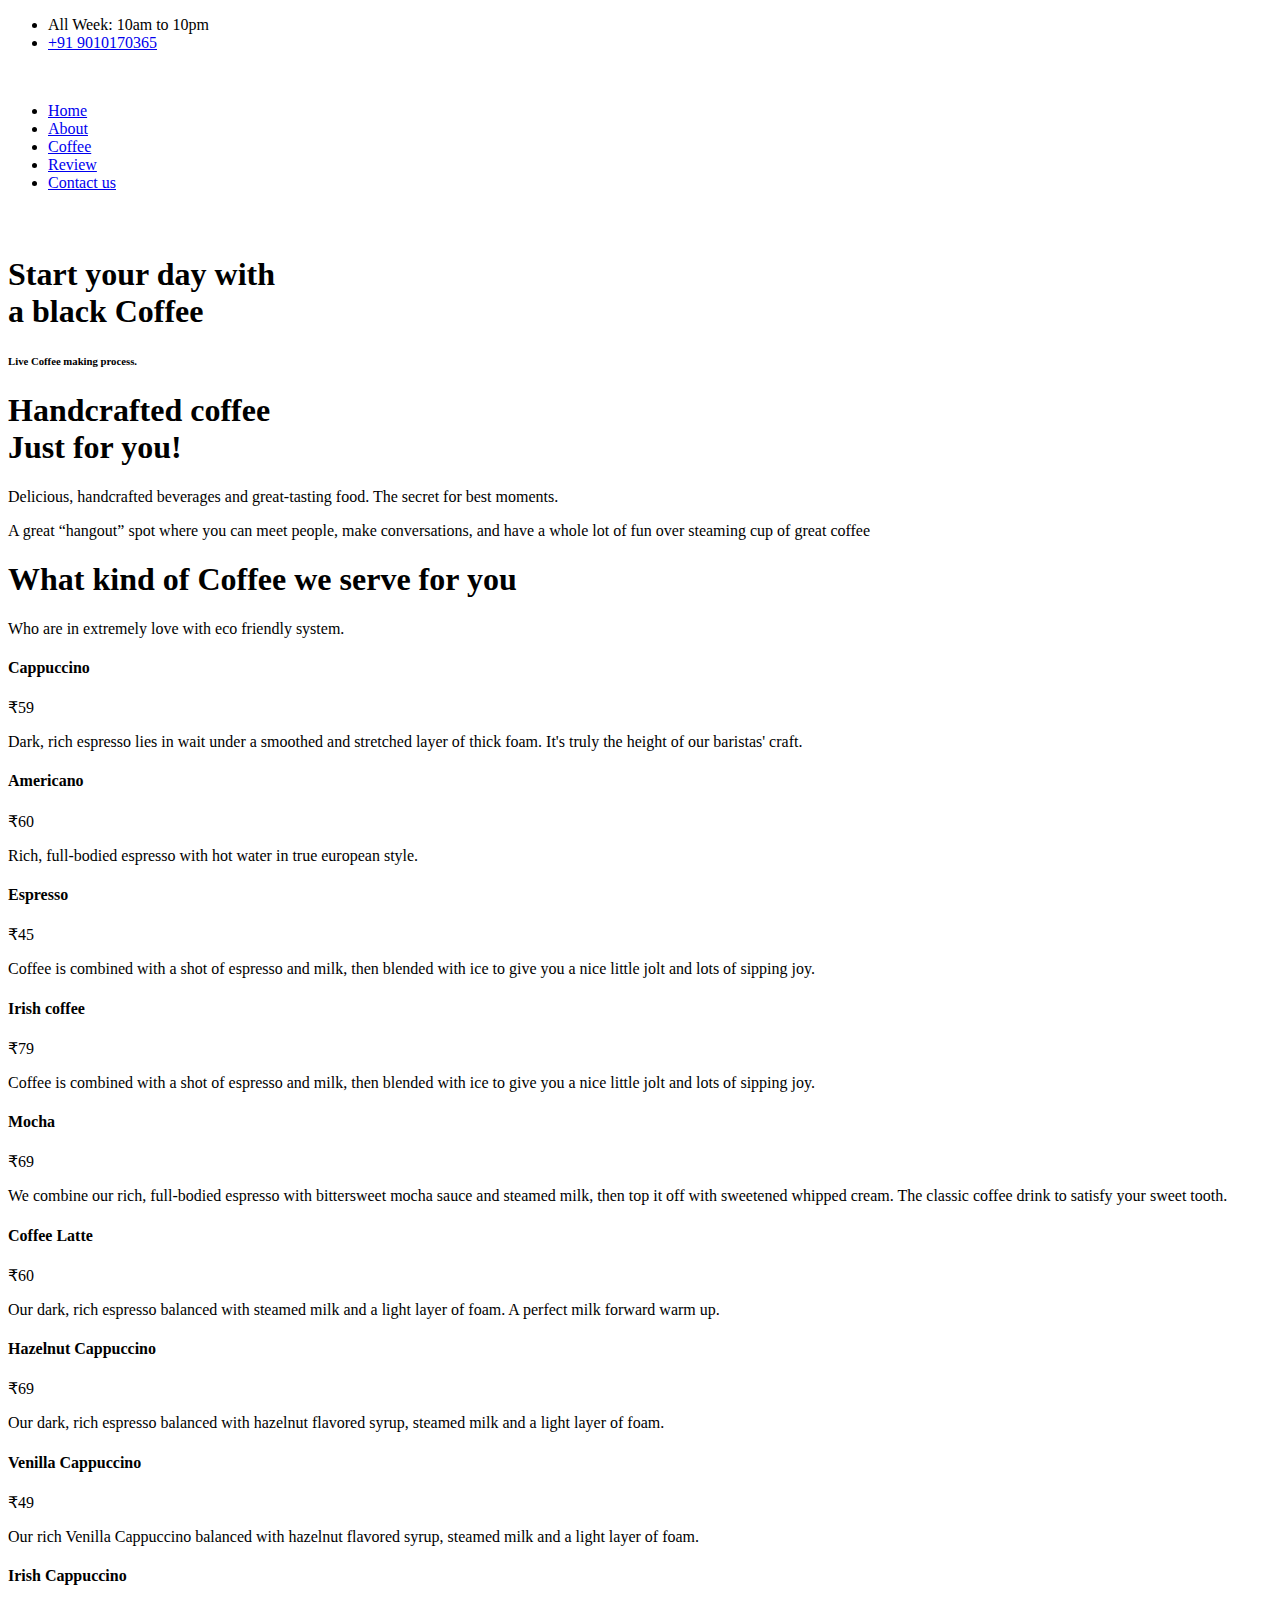
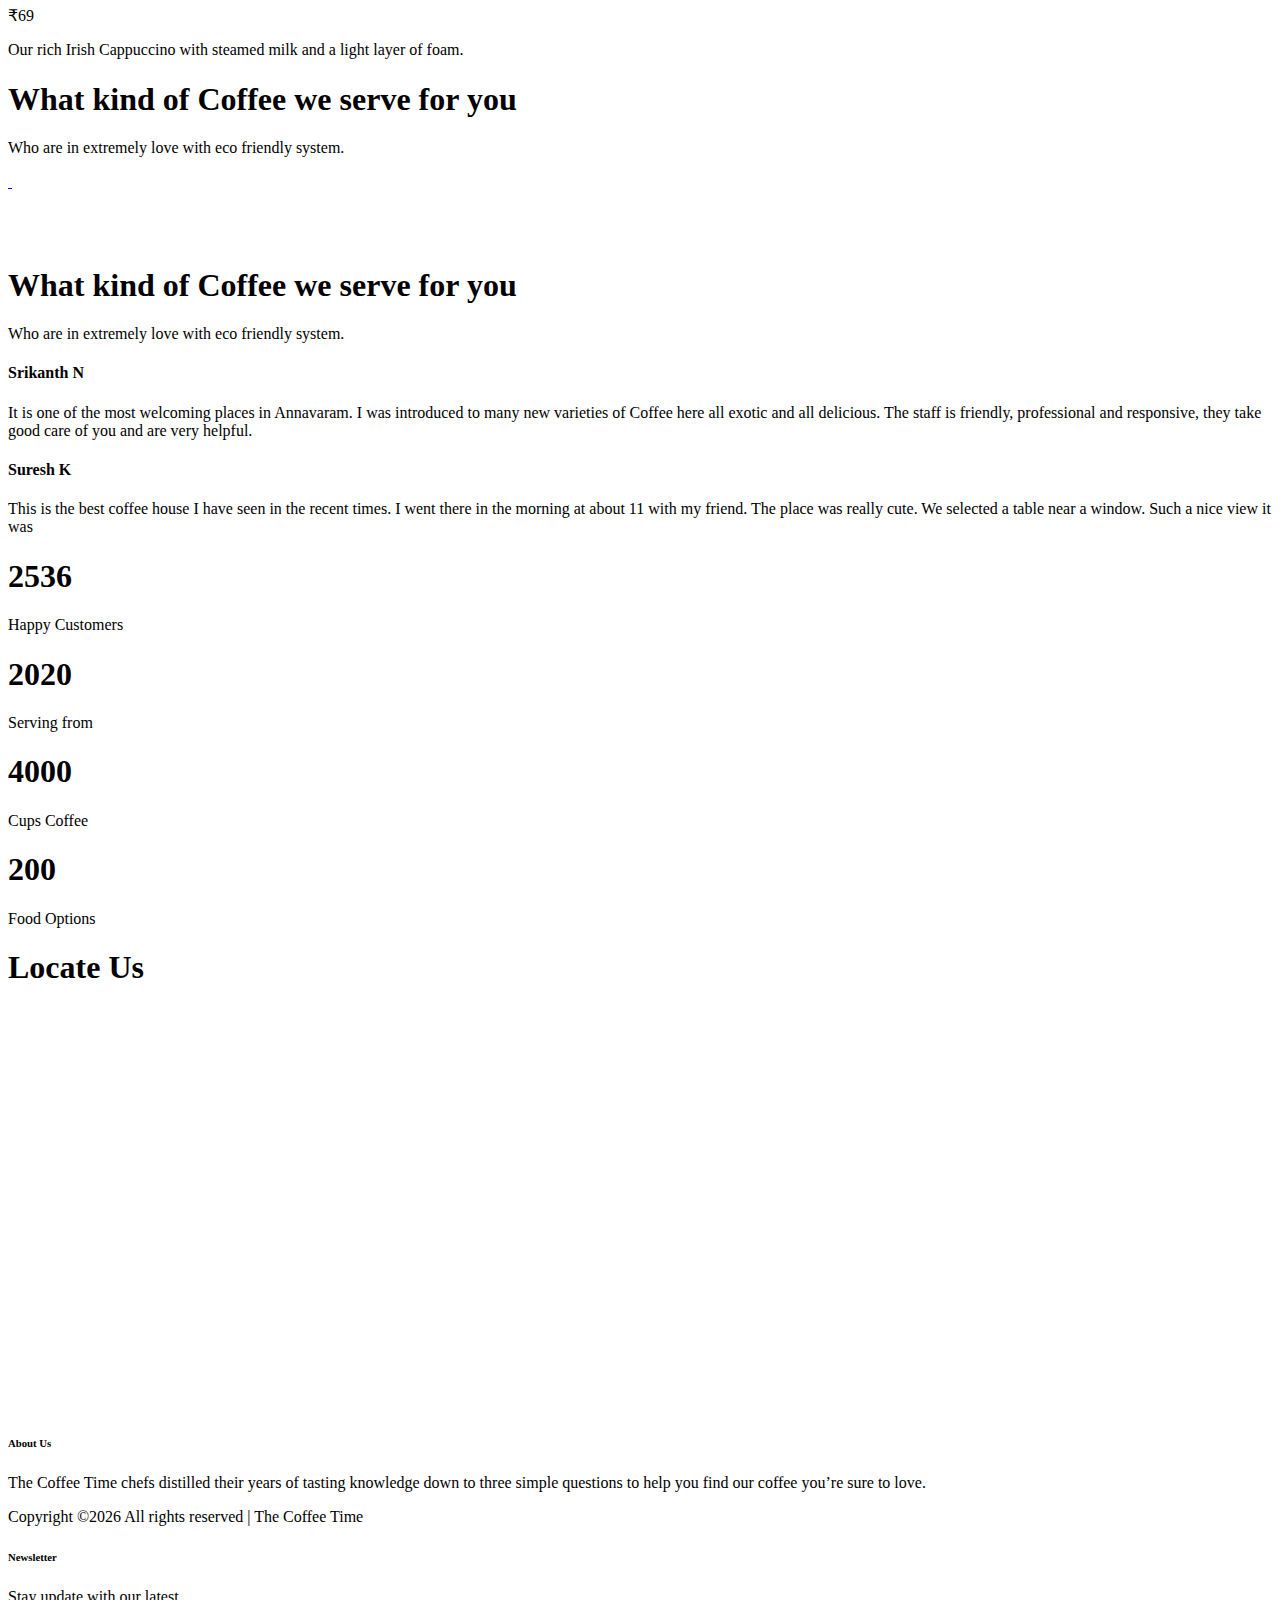
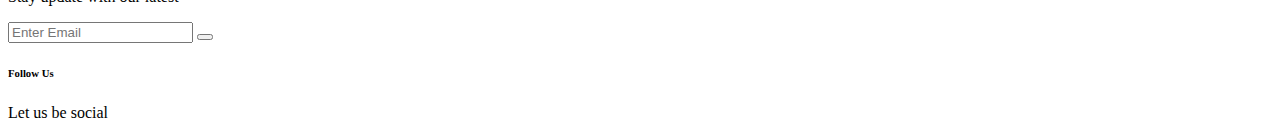
==== index.html @ 11635ab4 "Modified video db image" ====
﻿	<!DOCTYPE html>
	<html lang="zxx" class="no-js">
	<head>
		<!-- Mobile Specific Meta -->
		<meta name="viewport" content="width=device-width, initial-scale=1, shrink-to-fit=no">
		<!-- Favicon-->
		<link rel="shortcut icon" href="img/cup-01.png">
		<!-- Author Meta -->
		<meta name="author" content="codepixer">
		<!-- Meta Description -->
		<meta name="description" content="">
		<!-- Meta Keyword -->
		<meta name="keywords" content="">
		<!-- meta character set -->
		<meta charset="UTF-8">
		<!-- Site Title -->
		<title>The Coffee Time</title>

		<link href="https://fonts.googleapis.com/css?family=Poppins:100,200,400,300,500,600,700" rel="stylesheet"> 
			<!--
			CSS
			============================================= -->
			<link rel="stylesheet" href="css/linearicons.css">
			<link rel="stylesheet" href="css/font-awesome.min.css">
			<link rel="stylesheet" href="css/bootstrap.css">
			<link rel="stylesheet" href="css/magnific-popup.css">
			<link rel="stylesheet" href="css/nice-select.css">					
			<link rel="stylesheet" href="css/animate.min.css">
			<link rel="stylesheet" href="css/owl.carousel.css">
			<link rel="stylesheet" href="css/main.css">
		</head>
		<body>

			  <header id="header" id="home">
				<div class="header-top">
		  			<div class="container">
				  		<div class="row justify-content-end">
				  			<div class="col-lg-8 col-sm-4 col-8 header-top-right no-padding">
				  				<ul>
				  					<li>
				  						All Week: 10am to 10pm
				  					</li>
				  					<!-- <li>
				  						Sat-Sun: 11am to 4pm
				  					</li> -->
				  					<li>
				  						<a href="tel:+91 9010170365">+91 9010170365</a>
				  					</li>				  					
				  				</ul>
				  			</div>
				  		</div>			  					
		  			</div>
				</div>			  	
			    <div class="container">
			    	<div class="row align-items-center justify-content-between d-flex">
				      <div id="logo">
				        <a href="index.html"><img src="img/Cup-01.png" style="max-width:50px;"  alt="" title="" /></a>
				      </div>
				      <nav id="nav-menu-container">
				        <ul class="nav-menu">
				          <li class="menu-active"><a href="#home">Home</a></li>
				          <li><a href="#about">About</a></li>
				          <li><a href="#coffee">Coffee</a></li>
				          <li><a href="#review">Review</a></li>
				          <li><a href="#blog">Contact us</a></li>
				          <!--<li class="menu-has-children"><a href="">Pages</a>
				            <ul>
				              <li><a href="generic.html">Generic</a></li>
				              <li><a href="elements.html">Elements</a></li>
				            </ul>
				          </li>-->
				        </ul>
				      </nav><!-- #nav-menu-container -->		    		
			    	</div>
			    </div>
			  </header><!-- #header -->


			<!-- start banner Area -->
			<section class="banner-area" id="home">	
				<div class="container">
					<div class="row fullscreen d-flex align-items-center justify-content-start">
						<div class="banner-content col-lg-7">
							<!-- <h6 class="text-white text-uppercase">Now you can feel the Energy</h6> -->
							<h6 class="text-white text-uppercase"></h6>
							<br>
							<h1>
								Start your day with <br>
								a black Coffee				
							</h1>
							<!--<a class="primary-btn text-uppercase" href="#coffee"  >Choose Items</a>-->
						</div>											
					</div>
				</div>
			</section>
			<!-- End banner Area -->	

			<!-- Start video-sec Area -->
			<section class="video-sec-area pb-100 pt-40" id="about">
				<div class="container">
					<div class="row justify-content-start align-items-center">
						<div class="col-lg-6 video-right justify-content-center align-items-center d-flex">
							<!--<div class="overlay overlay-bg"></div>-->
							<div class="overlay"></div>
							<!-- <a class="play-btn" href="https://www.youtube.com/watch?v=ARA0AxrnHdM"><img class="img-fluid" src="img/play-icon.png" alt=""></a> -->
						</div>						
						<div class="col-lg-6 video-left">
							<h6>Live Coffee making process.</h6>
							<h1> Handcrafted coffee <br>
							Just for you!</h1>
							<p><span>Delicious, handcrafted beverages and great-tasting food. The secret for best moments.</span></p>
							<p>
								A great “hangout” spot where you can meet people, make conversations, and have a whole lot of fun over steaming cup of great coffee
							</p>
							<!--<img class="img-fluid" src="img/signature.png" alt="">-->
						</div>
					</div>
				</div>	
			</section>
			<!-- End video-sec Area -->
			
			<!-- Start menu Area -->
			<section class="menu-area section-gap" id="coffee">
				<div class="container">
					<div class="row d-flex justify-content-center">
						<div class="menu-content pb-60 col-lg-10">
							<div class="title text-center">
								<h1 class="mb-10">What kind of Coffee we serve for you</h1>
								<p>Who are in extremely love with eco friendly system.</p>
							</div>
						</div>
					</div>						
					<div class="row">
						<div class="col-lg-4">
							<div class="single-menu">
								<div class="title-div justify-content-between d-flex">
									<h4>Cappuccino</h4>
									<p class="price float-right">
										&#8377;59
									</p>
								</div>
								<p>
									Dark, rich espresso lies in wait under a smoothed and stretched layer of thick foam. It's truly the height of our baristas' craft.
								</p>								
							</div>
						</div>
						<div class="col-lg-4">
							<div class="single-menu">
								<div class="title-div justify-content-between d-flex">
									<h4>Americano</h4>
									<p class="price float-right">
										&#8377;60
									</p>
								</div>
								<p>
									Rich, full-bodied espresso with hot water in true european style.
								</p>								
							</div>
						</div>
						<div class="col-lg-4">
							<div class="single-menu">
								<div class="title-div justify-content-between d-flex">
									<h4>Espresso</h4>
									<p class="price float-right">
										&#8377;45
									</p>
								</div>
								<p>
									Coffee is combined with a shot of espresso and milk, then blended with ice to give you a nice little jolt and lots of sipping joy.
								</p>								
							</div>
						</div>	
						<div class="col-lg-4">
							<div class="single-menu">
								<div class="title-div justify-content-between d-flex">
								<!-- test1 -->
									<h4>Irish coffee</h4>
									<p class="price float-right">
										&#8377;79
									</p>
								</div>
								<p>
									Coffee is combined with a shot of espresso and milk, then blended with ice to give you a nice little jolt and lots of sipping joy.
								</p>								
							</div>
						</div>
						<div class="col-lg-4">
							<div class="single-menu">
								<div class="title-div justify-content-between d-flex">
									<h4>Mocha</h4>
									<p class="price float-right">
										&#8377;69
									</p>
								</div>
								<p>
									We combine our rich, full-bodied espresso with bittersweet mocha sauce and steamed milk, then top it off with sweetened whipped cream. The classic coffee drink to satisfy your sweet tooth.
								</p>								
							</div>
						</div>
						<div class="col-lg-4">
							<div class="single-menu">
								<div class="title-div justify-content-between d-flex">
									<h4>Coffee Latte</h4>
									<p class="price float-right">
										&#8377;60
									</p>
								</div>
								<p>
									Our dark, rich espresso balanced with steamed milk and a light layer of foam. A perfect milk forward warm up.
								</p>								
							</div>
						</div>
						<div class="col-lg-4">
							<div class="single-menu">
								<div class="title-div justify-content-between d-flex">
									<h4>Hazelnut Cappuccino</h4>
									<p class="price float-right">
										&#8377;69
									</p>
								</div>
								<p>
									Our dark, rich espresso balanced with hazelnut flavored syrup, steamed milk and a light layer of foam.
								</p>								
							</div>
						</div>
						<div class="col-lg-4">
							<div class="single-menu">
								<div class="title-div justify-content-between d-flex">
									<h4>Venilla Cappuccino</h4>
									<p class="price float-right">
										&#8377;49
									</p>
								</div>
								<p>
									Our  rich Venilla Cappuccino balanced with hazelnut flavored syrup, steamed milk and a light layer of foam.
								</p>								
							</div>
						</div>
						<div class="col-lg-4">
							<div class="single-menu">
								<div class="title-div justify-content-between d-flex">
									<h4>Irish Cappuccino</h4>
									<p class="price float-right">
										&#8377;69
									</p>
								</div>
								<p>
									Our  rich Irish Cappuccino with steamed milk and a light layer of foam.
								</p>								
							</div>
						</div>															
					</div>
				</div>	
			</section>
			<!-- End menu Area -->
			
			<!-- Start gallery Area -->
			<section class="gallery-area section-gap" id="gallery">
				<div class="container">
					<div class="row d-flex justify-content-center">
						<div class="menu-content pb-60 col-lg-10">
							<div class="title text-center">
								<h1 class="mb-10">What kind of Coffee we serve for you</h1>
								<p>Who are in extremely love with eco friendly system.</p>
							</div>
						</div>
					</div>						
					<div class="row">
						<div class="col-lg-4">
							<a href="img/g1.jpg" class="img-pop-home">
								<img class="img-fluid" src="img/g1.jpg" alt="">
							</a>	
							<a href="img/g2.jpg" class="img-pop-home">
								<img class="img-fluid" src="img/g2.jpg" alt="">
							</a>	
						</div>
						<div class="col-lg-8">
							<a href="img/g3.jpg" class="img-pop-home">
								<img class="img-fluid" src="img/b1.jpg" alt="">
							</a>	
							<div class="row">
								<div class="col-lg-6">
									<a href="img/g4.jpg" class="img-pop-home">
										<img class="img-fluid" src="img/g4.jpg" alt="">
									</a>	
								</div>
								<div class="col-lg-6">
									<a href="img/g5.jpg" class="img-pop-home">
										<img class="img-fluid" src="img/g5.jpg" alt="">
									</a>	
								</div>
							</div>
						</div>
					</div>
				</div>	
			</section>
			<!-- End gallery Area -->
			
			<!-- Start review Area -->
			<section class="review-area section-gap" id="review">
				<div class="container">
					<div class="row d-flex justify-content-center">
						<div class="menu-content pb-60 col-lg-10">
							<div class="title text-center">
								<h1 class="mb-10">What kind of Coffee we serve for you</h1>
								<p>Who are in extremely love with eco friendly system.</p>
							</div>
						</div>
					</div>						
					<div class="row">
						<div class="col-lg-6 col-md-6 single-review">
							<!-- <img src="img/r1.png" alt=""> -->
							<div class="title d-flex flex-row">
								<h4>Srikanth N</h4>
								<div class="star">
									<span class="fa fa-star checked"></span>
									<span class="fa fa-star checked"></span>
									<span class="fa fa-star checked"></span>
									<span class="fa fa-star checked"></span>
									<span class="fa fa-star"></span>								
								</div>
							</div>
							<p>
								It is one of the most welcoming places in Annavaram. I was introduced to many new varieties of Coffee here all exotic and all delicious. 
The staff is friendly, professional and responsive, they take good care of you and are very helpful.
							</p>
						</div>	
						<div class="col-lg-6 col-md-6 single-review">
							<!-- <img src="img/r2.png" alt=""> -->
							<div class="title d-flex flex-row">
								<h4>Suresh K</h4>
								<div class="star">
									<span class="fa fa-star checked"></span>
									<span class="fa fa-star checked"></span>
									<span class="fa fa-star checked"></span>
									<span class="fa fa-star checked"></span>
									<span class="fa fa-star checked"></span>								
								</div>
							</div>
							<p>
								This is the best coffee house I have seen in the recent times. I went there in the morning at about 11 with my friend. The place was really cute. We selected a table near a window. Such a nice view it was
							</p>
						</div>	
					</div>
					<div class="row counter-row">
						<div class="col-lg-3 col-md-6 single-counter">
							<h1 class="counter">2536</h1>
							<p>Happy Customers</p>
						</div>
						<div class="col-lg-3 col-md-6 single-counter">
							<h1 class="counter">2020</h1>
							<p>Serving from</p>
						</div>
						<div class="col-lg-3 col-md-6 single-counter">
							<h1 class="counter">4000</h1>
							<p>Cups Coffee</p>
						</div>
						<div class="col-lg-3 col-md-6 single-counter">
							<h1 class="counter">200</h1>
							<p>Food Options</p>
						</div>																		
					</div>
				</div>	
			</section>
			<!-- End review Area -->
			
			<!-- Start blog Area -->
			<section class="blog-area section-gap" id="blog">
				<div class="container">
					<!-- <div class="row d-flex justify-content-center">
						<div class="menu-content pb-60 col-lg-10">
							<div class="title text-center">
								<h1 class="mb-10">What kind of Coffee we serve for you</h1>
								<p>Who are in extremely love with eco friendly system.</p>
							</div>
						</div>
					</div>						 -->
					<!-- <div class="row">
						<div class="col-lg-6 col-md-6 single-blog">
							<img class="img-fluid" src="img/b1.jpg" alt="">
							<ul class="post-tags">
								<li><a href="#">Travel</a></li>
								<li><a href="#">Life Style</a></li>
							</ul>
							<a href="#"><h4>Portable latest Fashion for young women</h4></a>
							<p>
								Lorem ipsum dolor sit amet, consectetur adipisicing elit, sed do eiusmod tempor incididunt ut labore  et dolore.
							</p>
							<p class="post-date">
								31st January, 2018
							</p>
						</div>
						<div class="col-lg-6 col-md-6 single-blog">
							<img class="img-fluid" src="img/b2.jpg" alt="">
							<ul class="post-tags">
								<li><a href="#">Travel</a></li>
								<li><a href="#">Life Style</a></li>
							</ul>
							<a href="#"><h4>Portable latest Fashion for young women</h4></a>
							<p>
								Lorem ipsum dolor sit amet, consectetur adipisicing elit, sed do eiusmod tempor incididunt ut labore  et dolore.
							</p>
							<p class="post-date">
								31st January, 2018
							</p>
						</div>						
					</div> -->
					<div class="row d-flex justify-content-center">
						<div class="menu-content pb-60 col-lg-10">
							<div class="title text-center">
								<h1 class="mb-10">Locate Us</h1>
							</div>
						</div>
					</div>						
					<div class="row">
						<iframe src="https://www.google.com/maps/embed?pb=!1m18!1m12!1m3!1d3808.1373403275456!2d82.53599431375285!3d17.357123108248487!2m3!1f0!2f0!3f0!3m2!1i1024!2i768!4f13.1!3m3!1m2!1s0x3a39c7a7e755dfd7%3A0x95f10b787ec6239e!2sThe%20Coffee%20Time!5e0!3m2!1sen!2sin!4v1582225315455!5m2!1sen!2sin" style="width: 100%;height: 400px;" frameborder="0" style="border:0;" allowfullscreen=""></iframe>
					</div>
				</div>	
			</section>
			<!-- End blog Area -->
			

			<!-- start footer Area -->		
			<footer class="footer-area section-gap">
				<div class="container">
					<div class="row">
						<div class="col-lg-5 col-md-6 col-sm-6">
							<div class="single-footer-widget">
								<h6>About Us</h6>
								<p>
									The Coffee Time chefs distilled their years of tasting knowledge down to three simple questions to help you find our coffee you’re sure to love.
								</p>
								<p class="footer-text">
									<!-- Link back to Colorlib can't be removed. Template is licensed under CC BY 3.0. -->
Copyright &copy;<script>document.write(new Date().getFullYear());</script> All rights reserved | The Coffee Time <!--<i class="fa fa-heart-o" aria-hidden="true"></i> by <a href="https://colorlib.com" target="_blank">Colorlib--></a>
<!-- Link back to Colorlib can't be removed. Template is licensed under CC BY 3.0. -->
								</p>								
							</div>
						</div>
						<div class="col-lg-5  col-md-6 col-sm-6">
							<div class="single-footer-widget">
								<h6>Newsletter</h6>
								<p>Stay update with our latest</p>
								<div class="" id="mc_embed_signup">
									<form target="_blank" novalidate="true" action="https://spondonit.us12.list-manage.com/subscribe/post?u=1462626880ade1ac87bd9c93a&amp;id=92a4423d01" method="get" class="form-inline">
										<input class="form-control" name="EMAIL" placeholder="Enter Email" onfocus="this.placeholder = ''" onblur="this.placeholder = 'Enter Email '" required="" type="email">
			                            	<button class="click-btn btn btn-default"><i class="fa fa-long-arrow-right" aria-hidden="true"></i></button>
			                            	<div style="position: absolute; left: -5000px;">
												<input name="b_36c4fd991d266f23781ded980_aefe40901a" tabindex="-1" value="" type="text">
											</div>

										<div class="info pt-20"></div>
									</form>
								</div>
							</div>
						</div>						
						<div class="col-lg-2 col-md-6 col-sm-6 social-widget">
							<div class="single-footer-widget">
								<h6>Follow Us</h6>
								<p>Let us be social</p>
								<div class="footer-social d-flex align-items-center">
									<a href="#"><i class="fa fa-facebook"></i></a>
									<a href="#"><i class="fa fa-twitter"></i></a>
									<a href="#"><i class="fa fa-dribbble"></i></a>
									<a href="#"><i class="fa fa-behance"></i></a>
								</div>
							</div>
						</div>							
					</div>
				</div>
			</footer>	
			<!-- End footer Area -->	

			<script src="js/vendor/jquery-2.2.4.min.js"></script>
			<script src="https://cdnjs.cloudflare.com/ajax/libs/popper.js/1.12.9/umd/popper.min.js" integrity="sha384-ApNbgh9B+Y1QKtv3Rn7W3mgPxhU9K/ScQsAP7hUibX39j7fakFPskvXusvfa0b4Q" crossorigin="anonymous"></script>
			<script src="js/vendor/bootstrap.min.js"></script>			
			<script type="text/javascript" src="https://maps.googleapis.com/maps/api/js?key=AIzaSyBhOdIF3Y9382fqJYt5I_sswSrEw5eihAA"></script>
  			<script src="js/easing.min.js"></script>			
			<script src="js/hoverIntent.js"></script>
			<script src="js/superfish.min.js"></script>	
			<script src="js/jquery.ajaxchimp.min.js"></script>
			<script src="js/jquery.magnific-popup.min.js"></script>	
			<script src="js/owl.carousel.min.js"></script>			
			<script src="js/jquery.sticky.js"></script>
			<script src="js/jquery.nice-select.min.js"></script>			
			<script src="js/parallax.min.js"></script>	
			<script src="js/waypoints.min.js"></script>
			<script src="js/jquery.counterup.min.js"></script>					
			<script src="js/mail-script.js"></script>	
			<script src="js/main.js"></script>	
		</body>
	</html>
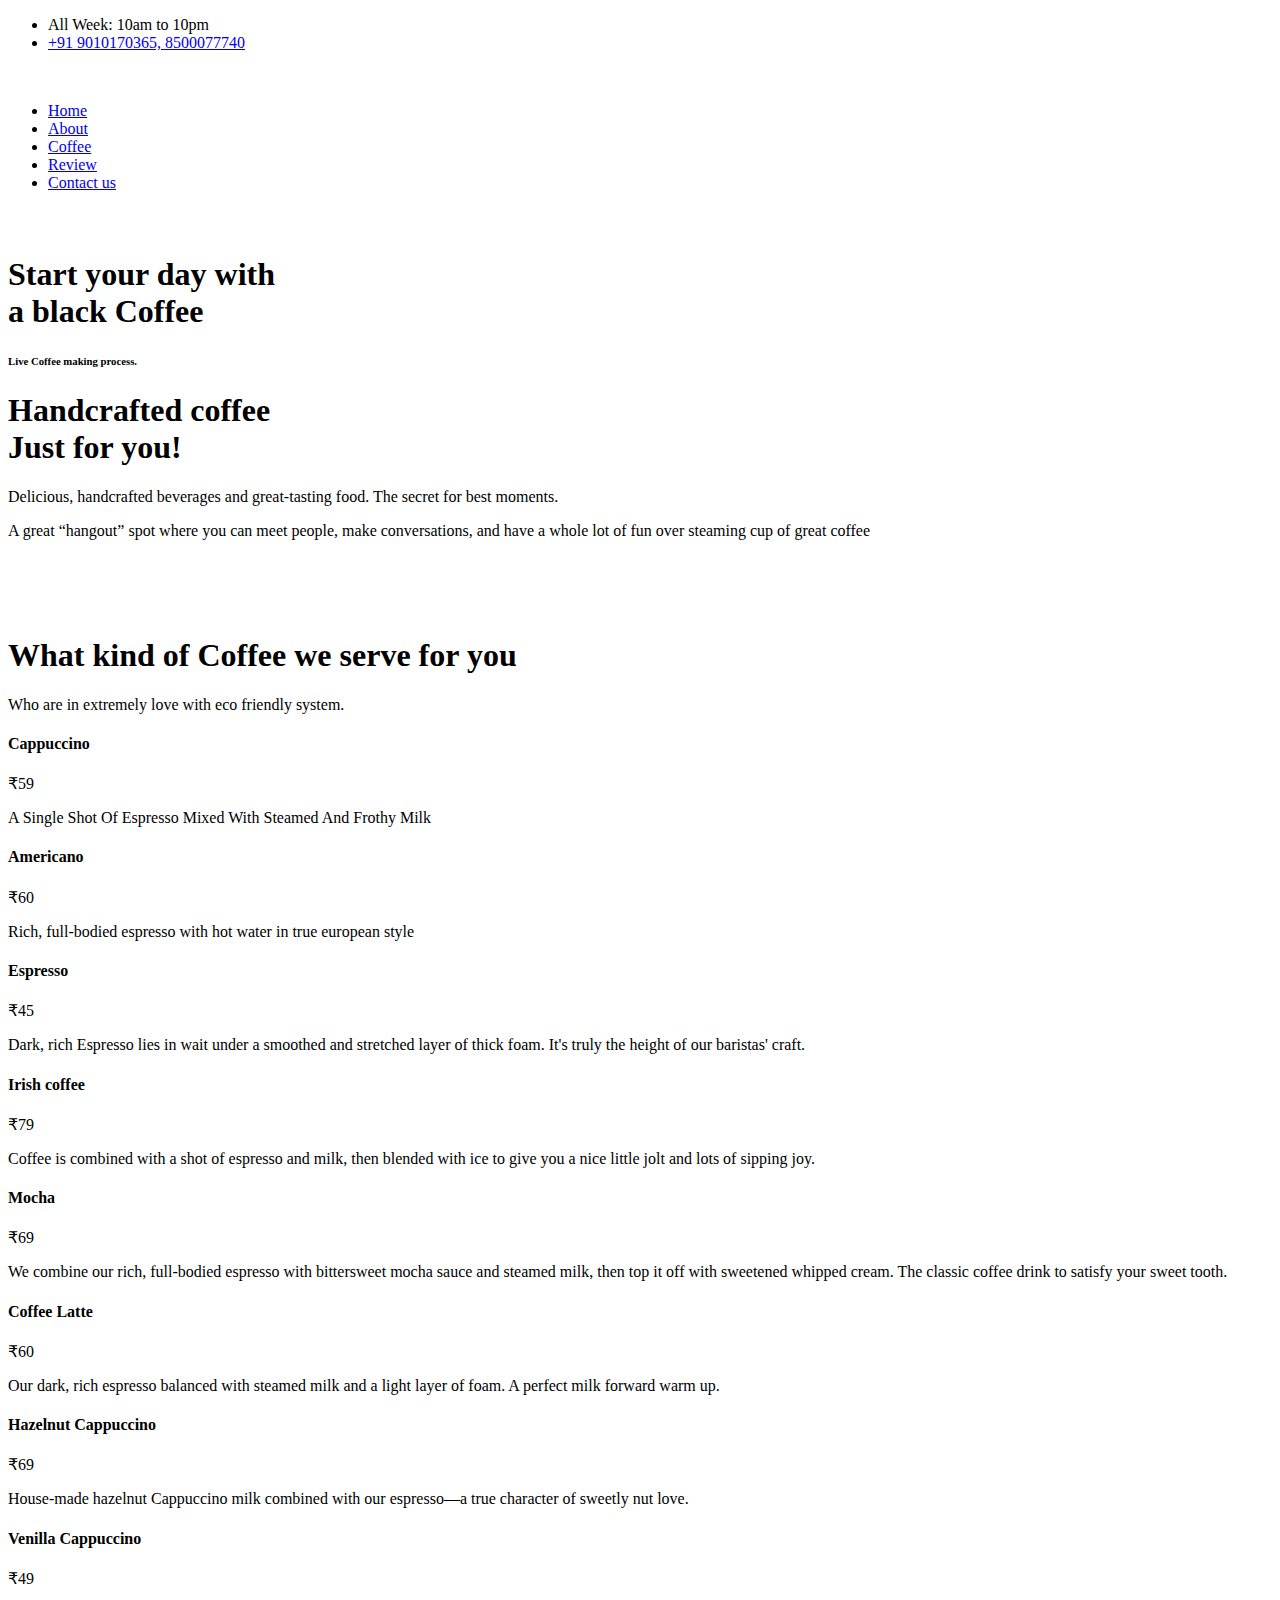
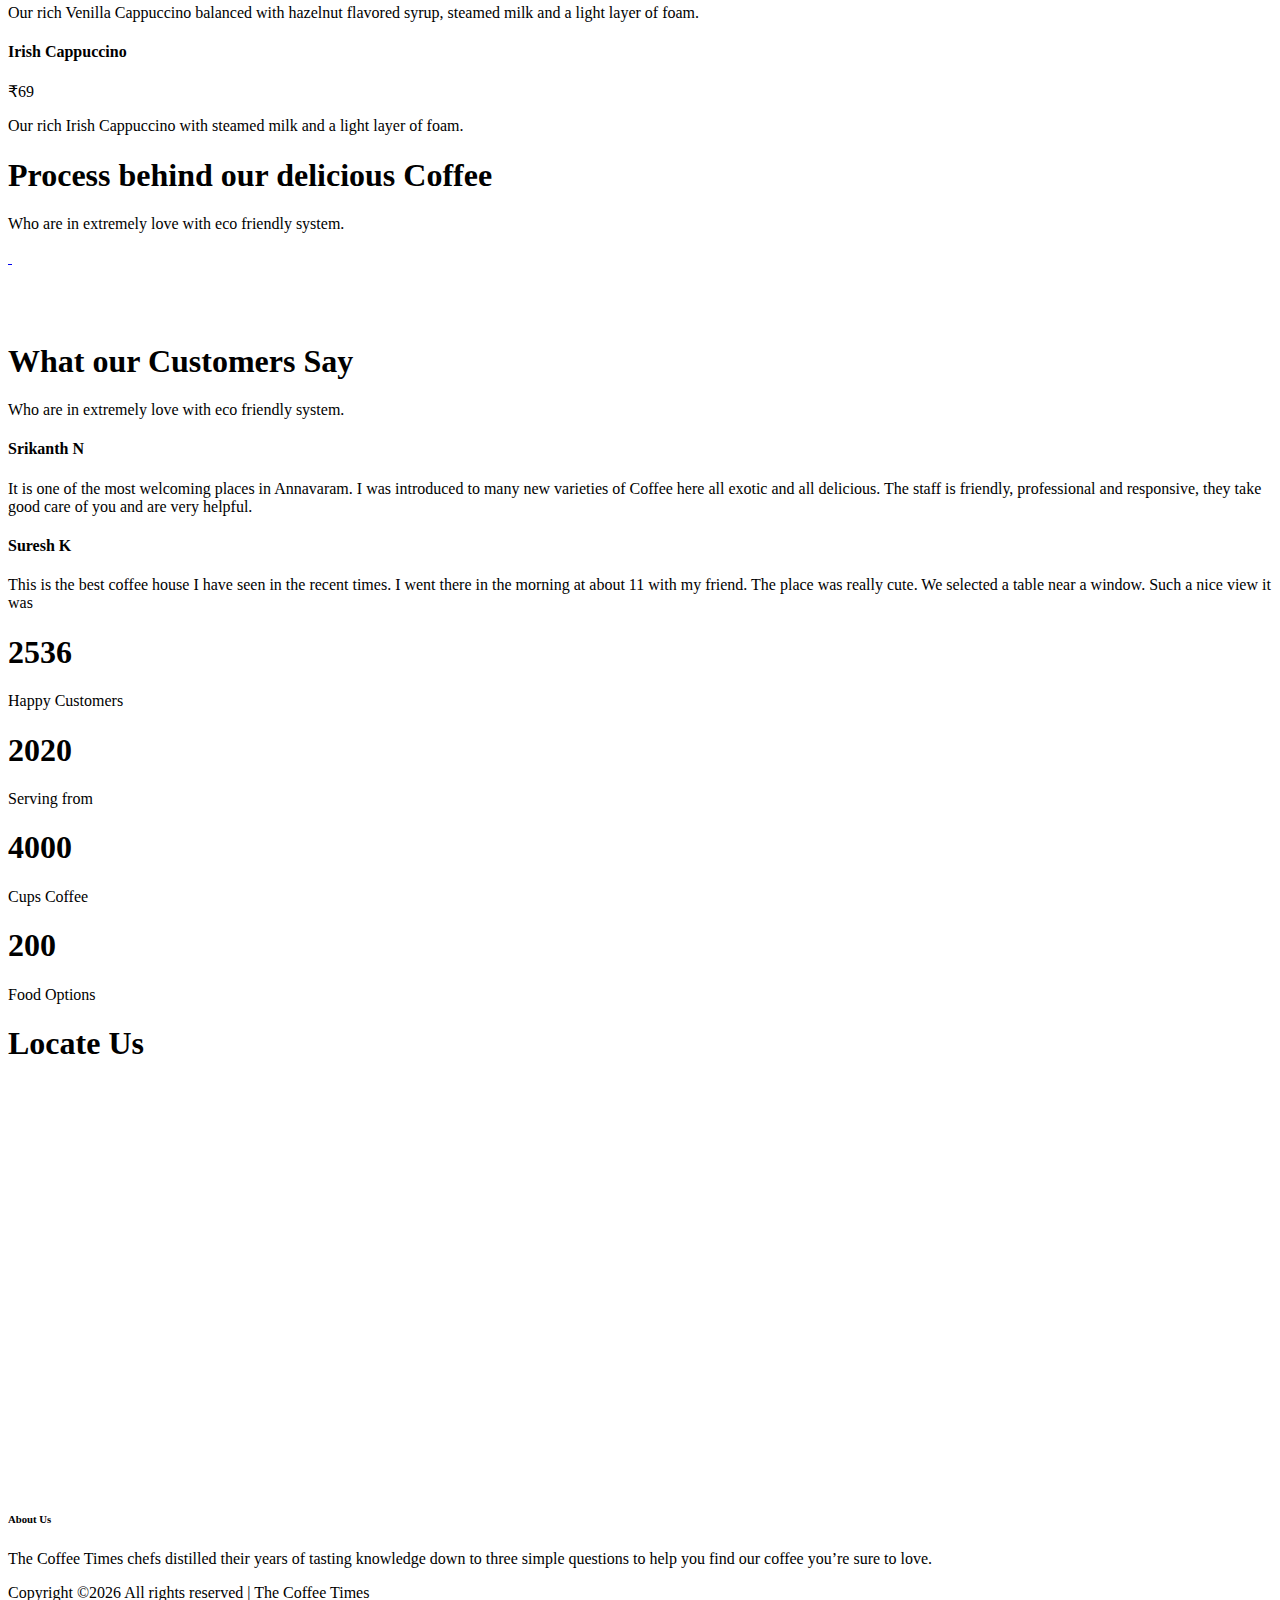
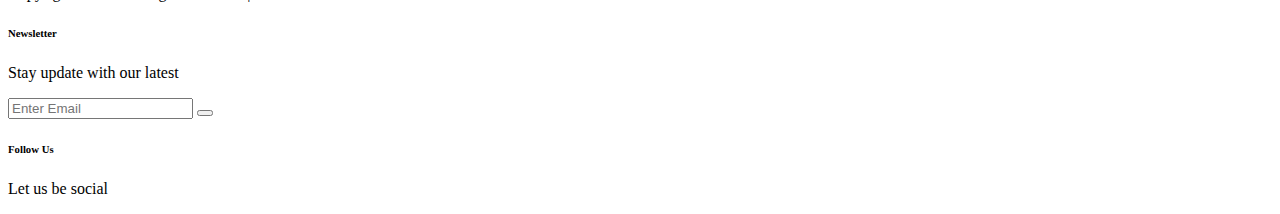
==== commit 709a3ac6: "Changes TradeName" ====
--- a/index.html
+++ b/index.html
@@ -4,7 +4,7 @@
 		<!-- Mobile Specific Meta -->
 		<meta name="viewport" content="width=device-width, initial-scale=1, shrink-to-fit=no">
 		<!-- Favicon-->
-		<link rel="shortcut icon" href="img/cup-01.png">
+		<link rel="shortcut icon" href="img/Cup-01.png">
 		<!-- Author Meta -->
 		<meta name="author" content="codepixer">
 		<!-- Meta Description -->
@@ -14,7 +14,7 @@
 		<!-- meta character set -->
 		<meta charset="UTF-8">
 		<!-- Site Title -->
-		<title>The Coffee Time</title>
+		<title>The Coffee Times</title>
 
 		<link href="https://fonts.googleapis.com/css?family=Poppins:100,200,400,300,500,600,700" rel="stylesheet"> 
 			<!--
@@ -44,7 +44,7 @@
 				  						Sat-Sun: 11am to 4pm
 				  					</li> -->
 				  					<li>
-				  						<a href="tel:+91 9010170365">+91 9010170365</a>
+				  						<a href="tel:+91 9010170365">+91 9010170365, 8500077740</a>
 				  					</li>				  					
 				  				</ul>
 				  			</div>
@@ -120,7 +120,7 @@
 			<!-- End video-sec Area -->
 			
 			<!-- Start menu Area -->
-			<section class="menu-area section-gap" id="coffee">
+			<section class="menu-area section-gap" id="coffee" style="padding-top:60px;">
 				<div class="container">
 					<div class="row d-flex justify-content-center">
 						<div class="menu-content pb-60 col-lg-10">
@@ -140,7 +140,7 @@
 									</p>
 								</div>
 								<p>
-									Dark, rich espresso lies in wait under a smoothed and stretched layer of thick foam. It's truly the height of our baristas' craft.
+									A Single Shot Of Espresso Mixed With Steamed And Frothy Milk
 								</p>								
 							</div>
 						</div>
@@ -153,7 +153,7 @@
 									</p>
 								</div>
 								<p>
-									Rich, full-bodied espresso with hot water in true european style.
+									Rich, full-bodied espresso with hot water in true european style
 								</p>								
 							</div>
 						</div>
@@ -166,7 +166,7 @@
 									</p>
 								</div>
 								<p>
-									Coffee is combined with a shot of espresso and milk, then blended with ice to give you a nice little jolt and lots of sipping joy.
+									Dark, rich Espresso lies in wait under a smoothed and stretched layer of thick foam. It's truly the height of our baristas' craft.
 								</p>								
 							</div>
 						</div>	
@@ -219,7 +219,8 @@
 									</p>
 								</div>
 								<p>
-									Our dark, rich espresso balanced with hazelnut flavored syrup, steamed milk and a light layer of foam.
+									House-made hazelnut Cappuccino milk combined with our espresso—a true character of sweetly nut love.
+									<!--Our dark, rich espresso balanced with hazelnut flavored syrup, steamed milk and a light layer of foam.-->
 								</p>								
 							</div>
 						</div>
@@ -260,7 +261,7 @@
 					<div class="row d-flex justify-content-center">
 						<div class="menu-content pb-60 col-lg-10">
 							<div class="title text-center">
-								<h1 class="mb-10">What kind of Coffee we serve for you</h1>
+								<h1 class="mb-10">Process behind our delicious Coffee</h1>
 								<p>Who are in extremely love with eco friendly system.</p>
 							</div>
 						</div>
@@ -275,7 +276,7 @@
 							</a>	
 						</div>
 						<div class="col-lg-8">
-							<a href="img/g3.jpg" class="img-pop-home">
+							<a href="img/b1.jpg" class="img-pop-home">
 								<img class="img-fluid" src="img/b1.jpg" alt="">
 							</a>	
 							<div class="row">
@@ -302,7 +303,7 @@
 					<div class="row d-flex justify-content-center">
 						<div class="menu-content pb-60 col-lg-10">
 							<div class="title text-center">
-								<h1 class="mb-10">What kind of Coffee we serve for you</h1>
+								<h1 class="mb-10">What our Customers Say</h1>
 								<p>Who are in extremely love with eco friendly system.</p>
 							</div>
 						</div>
@@ -322,7 +323,7 @@
 							</div>
 							<p>
 								It is one of the most welcoming places in Annavaram. I was introduced to many new varieties of Coffee here all exotic and all delicious. 
-The staff is friendly, professional and responsive, they take good care of you and are very helpful.
+								The staff is friendly, professional and responsive, they take good care of you and are very helpful.
 							</p>
 						</div>	
 						<div class="col-lg-6 col-md-6 single-review">
@@ -428,11 +429,11 @@
 							<div class="single-footer-widget">
 								<h6>About Us</h6>
 								<p>
-									The Coffee Time chefs distilled their years of tasting knowledge down to three simple questions to help you find our coffee you’re sure to love.
+									The Coffee Times chefs distilled their years of tasting knowledge down to three simple questions to help you find our coffee you’re sure to love.
 								</p>
 								<p class="footer-text">
 									<!-- Link back to Colorlib can't be removed. Template is licensed under CC BY 3.0. -->
-Copyright &copy;<script>document.write(new Date().getFullYear());</script> All rights reserved | The Coffee Time <!--<i class="fa fa-heart-o" aria-hidden="true"></i> by <a href="https://colorlib.com" target="_blank">Colorlib--></a>
+Copyright &copy;<script>document.write(new Date().getFullYear());</script> All rights reserved | The Coffee Times <!--<i class="fa fa-heart-o" aria-hidden="true"></i> by <a href="https://colorlib.com" target="_blank">Colorlib--></a>
 <!-- Link back to Colorlib can't be removed. Template is licensed under CC BY 3.0. -->
 								</p>								
 							</div>
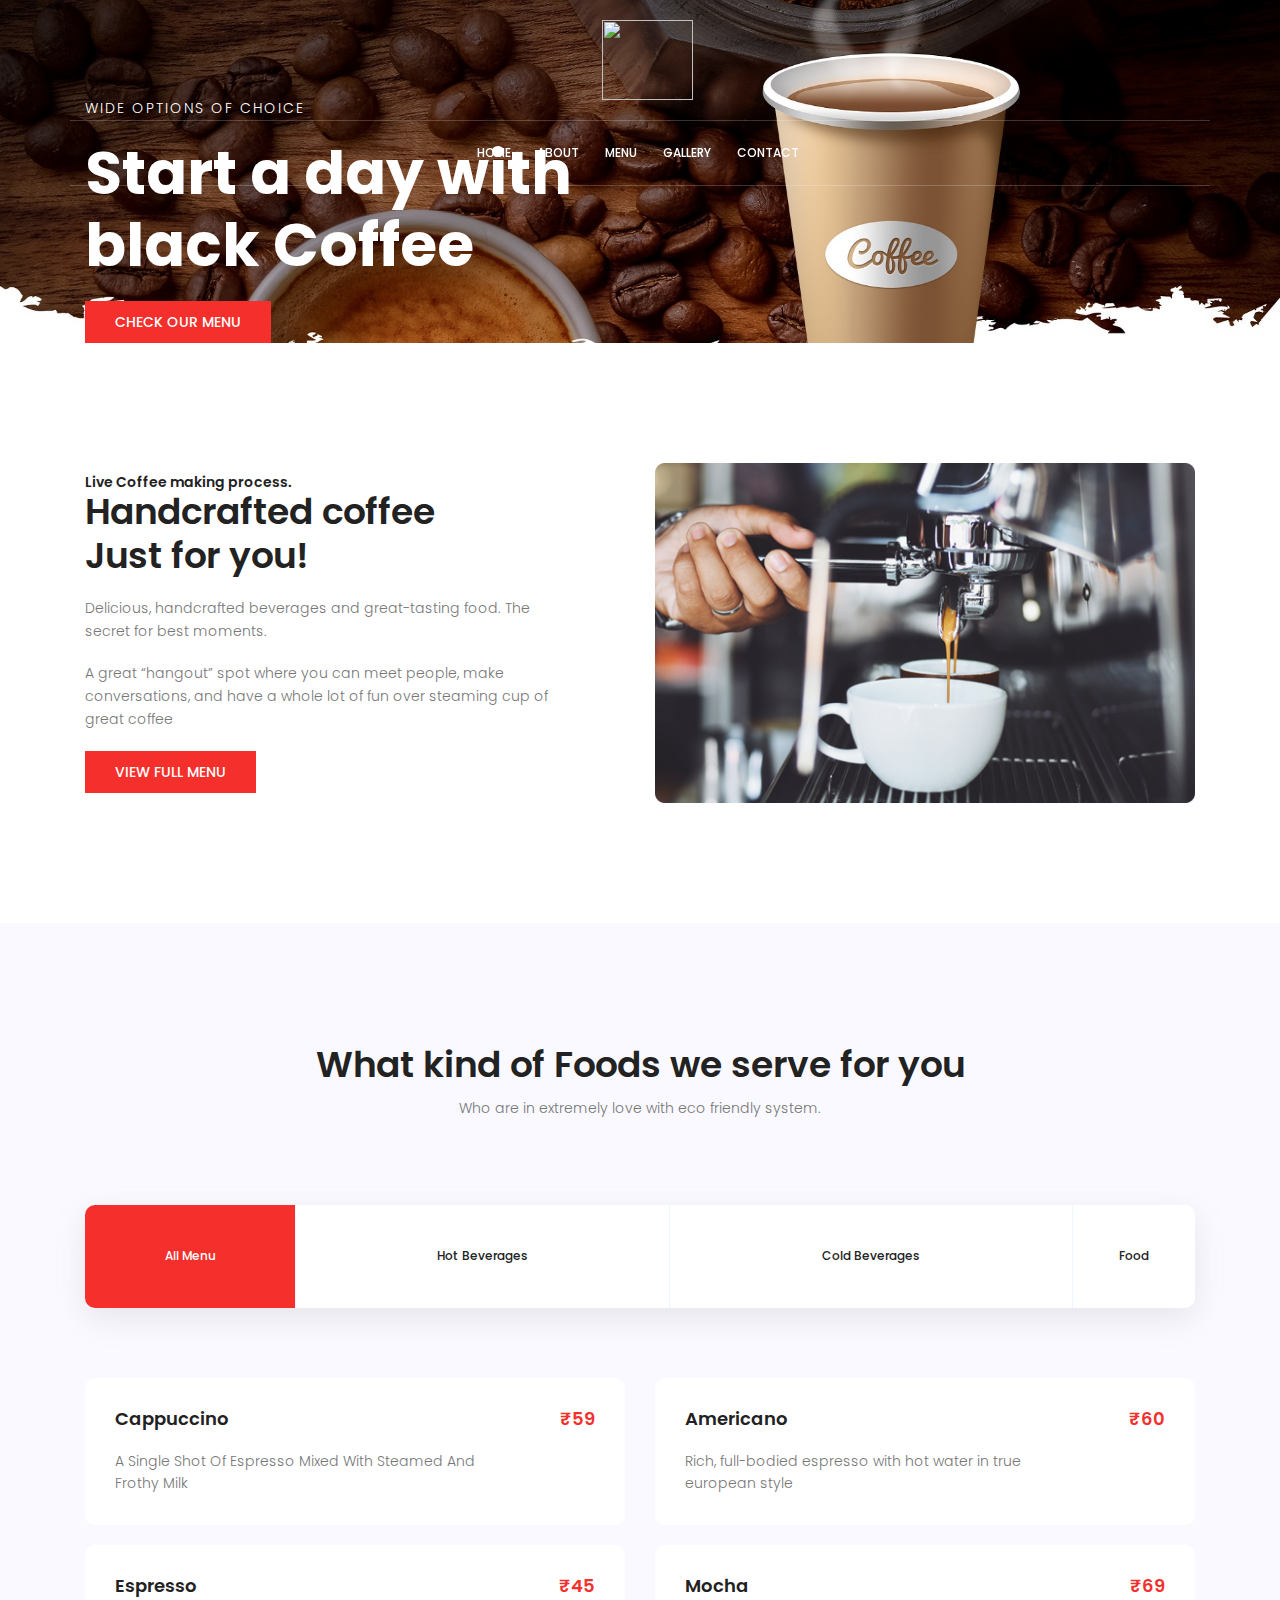
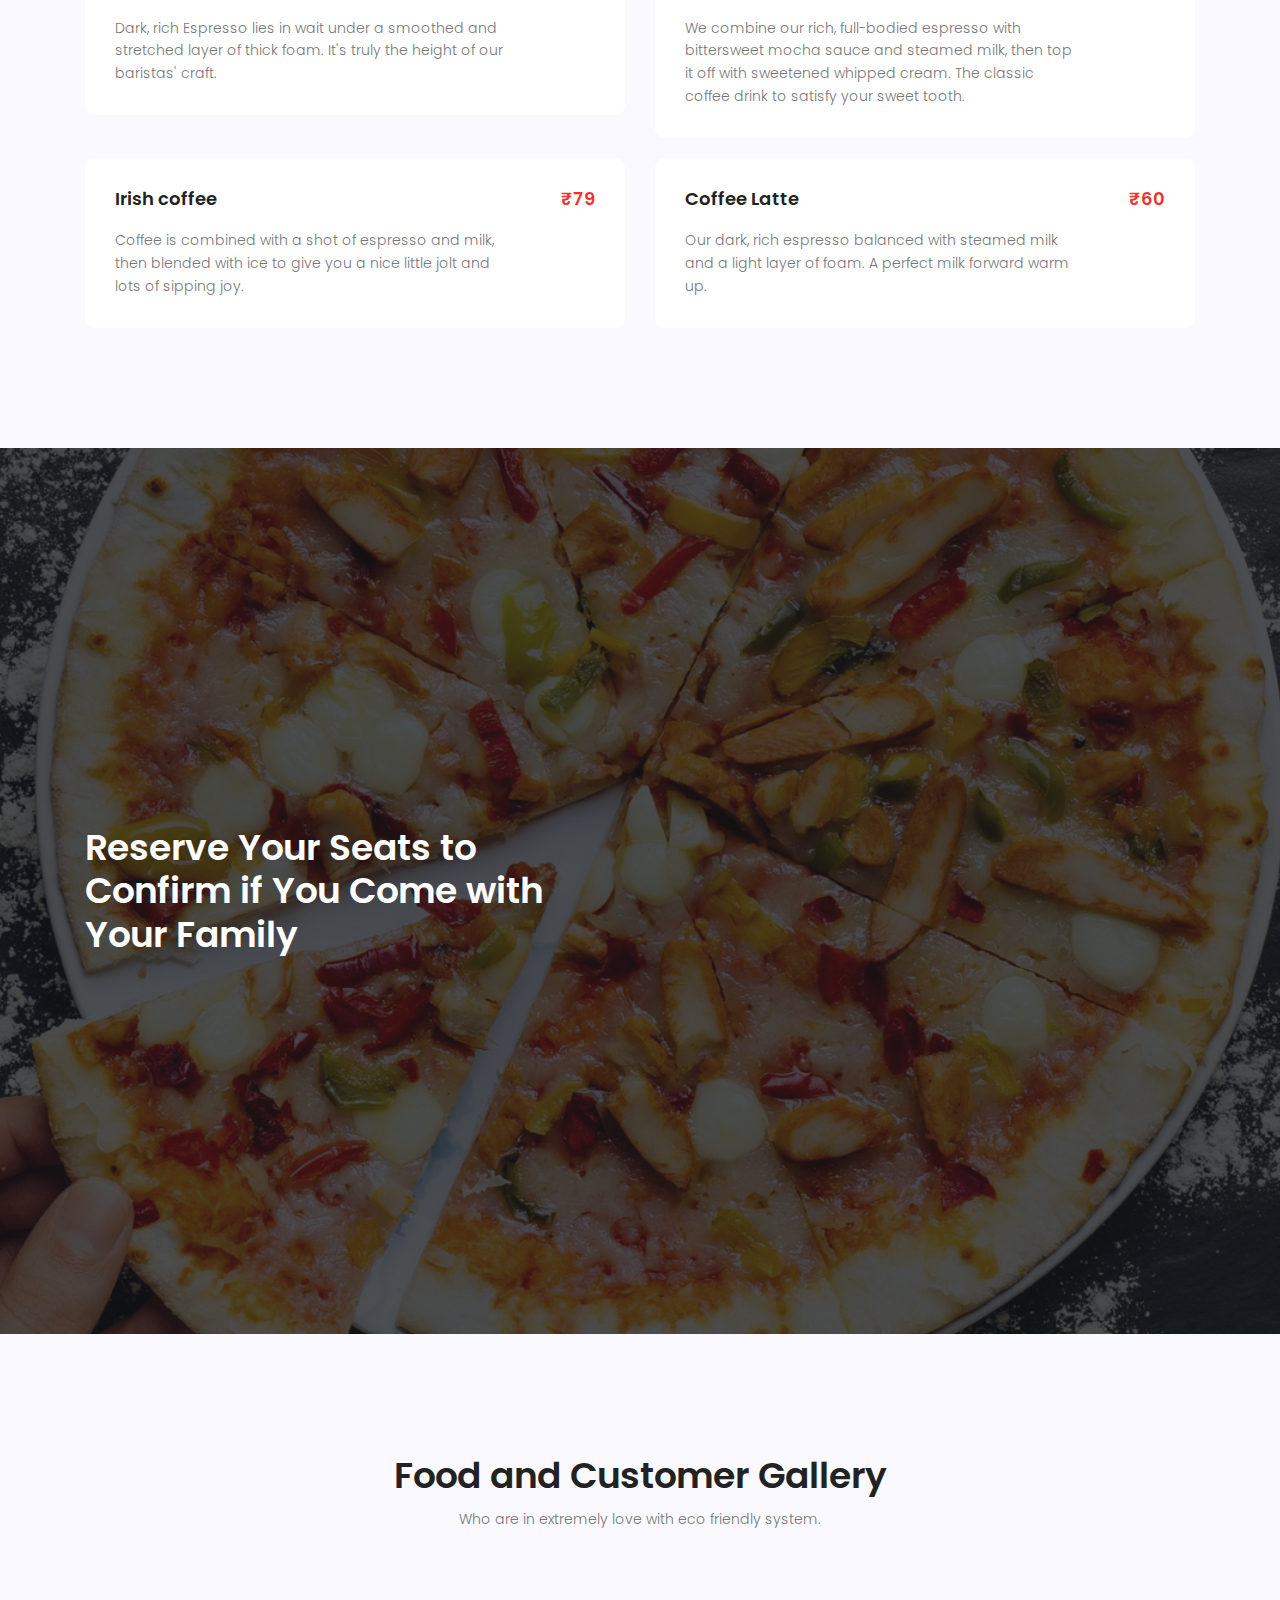
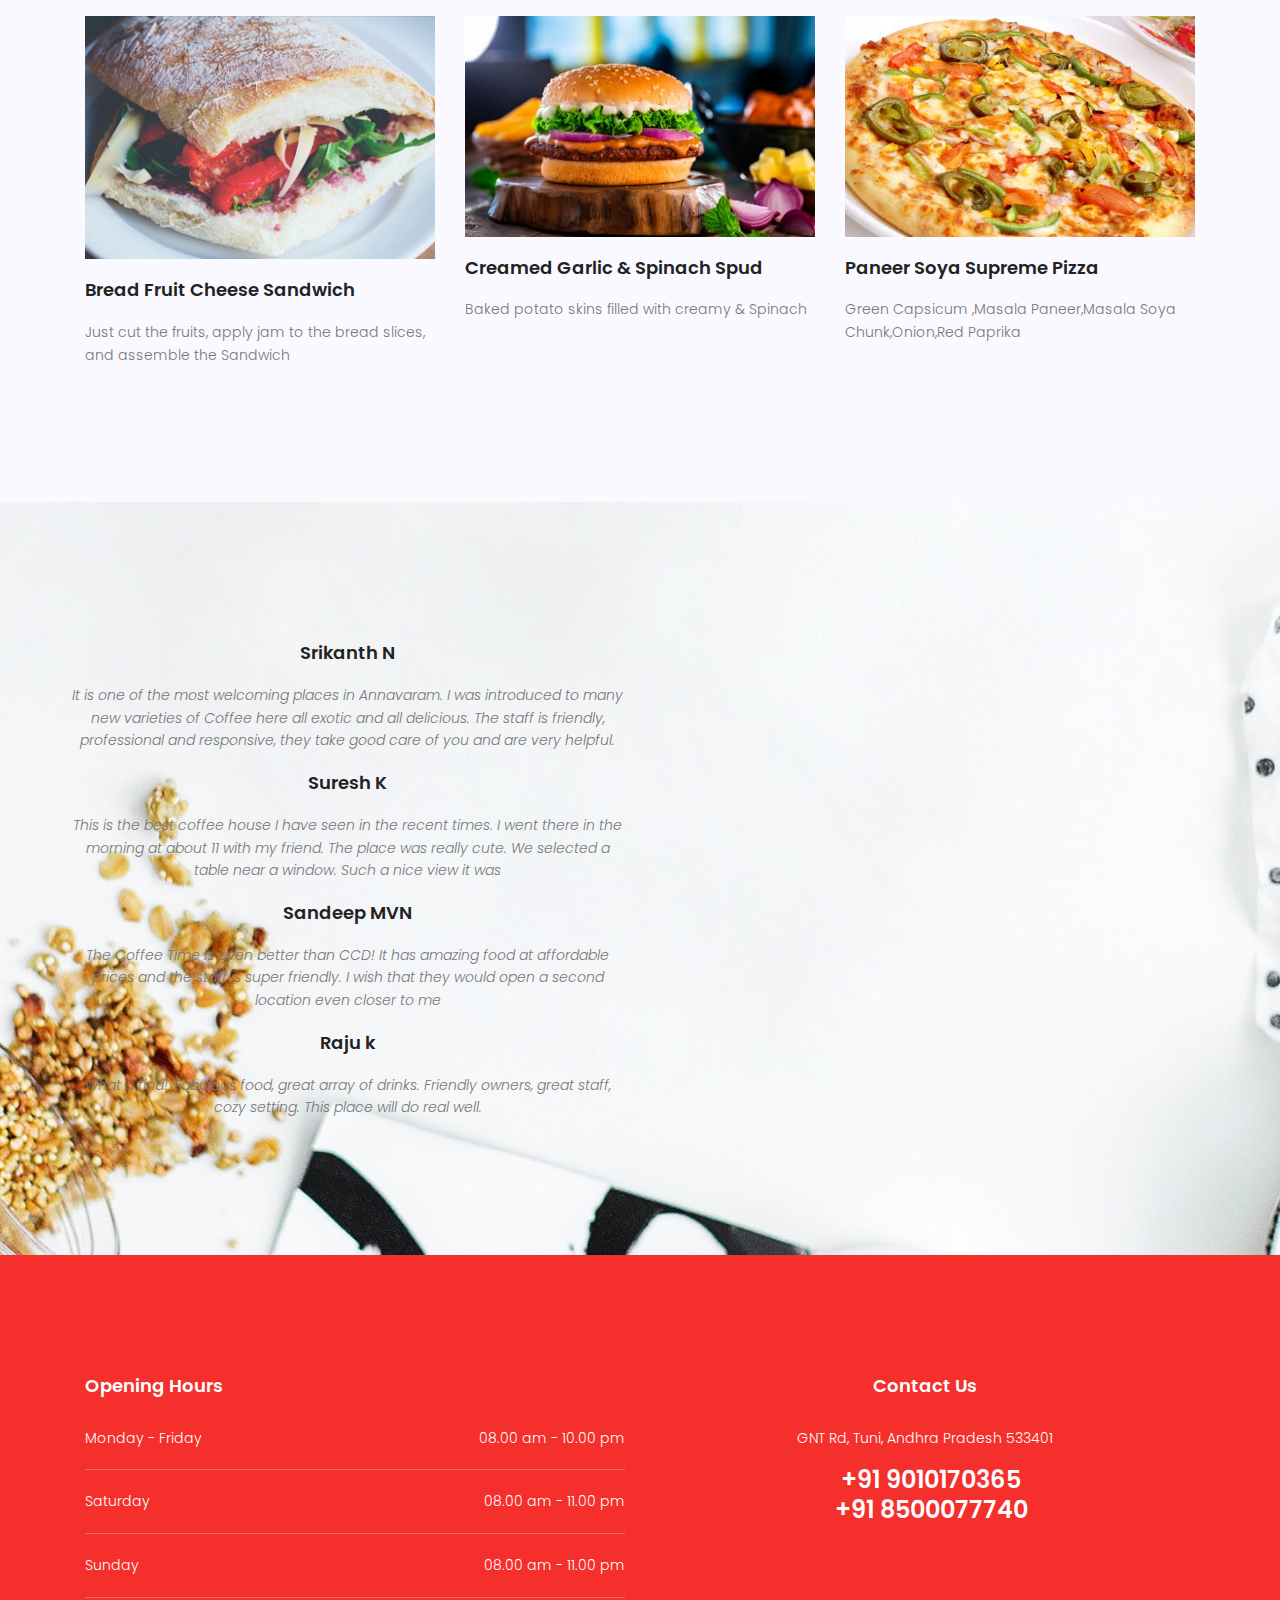
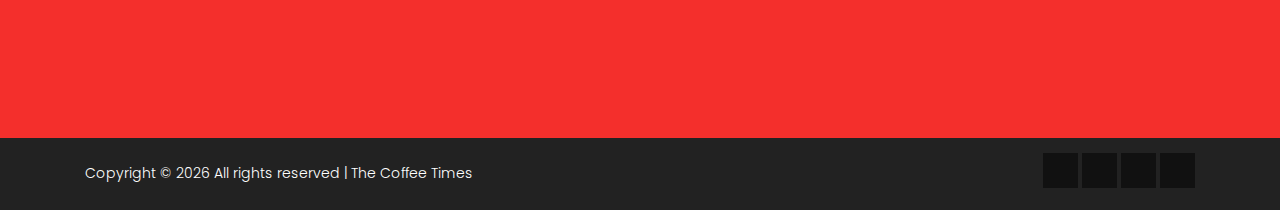
==== commit c36650cb: "Update Files" ====
--- a/index.html
+++ b/index.html
@@ -1,496 +1,559 @@
-﻿	<!DOCTYPE html>
-	<html lang="zxx" class="no-js">
-	<head>
-		<!-- Mobile Specific Meta -->
-		<meta name="viewport" content="width=device-width, initial-scale=1, shrink-to-fit=no">
-		<!-- Favicon-->
-		<link rel="shortcut icon" href="img/Cup-01.png">
-		<!-- Author Meta -->
-		<meta name="author" content="codepixer">
-		<!-- Meta Description -->
-		<meta name="description" content="">
-		<!-- Meta Keyword -->
-		<meta name="keywords" content="">
-		<!-- meta character set -->
-		<meta charset="UTF-8">
-		<!-- Site Title -->
-		<title>The Coffee Times</title>
-
-		<link href="https://fonts.googleapis.com/css?family=Poppins:100,200,400,300,500,600,700" rel="stylesheet"> 
-			<!--
-			CSS
-			============================================= -->
-			<link rel="stylesheet" href="css/linearicons.css">
-			<link rel="stylesheet" href="css/font-awesome.min.css">
-			<link rel="stylesheet" href="css/bootstrap.css">
-			<link rel="stylesheet" href="css/magnific-popup.css">
-			<link rel="stylesheet" href="css/nice-select.css">					
-			<link rel="stylesheet" href="css/animate.min.css">
-			<link rel="stylesheet" href="css/owl.carousel.css">
-			<link rel="stylesheet" href="css/main.css">
-		</head>
-		<body>
-
-			  <header id="header" id="home">
-				<div class="header-top">
-		  			<div class="container">
-				  		<div class="row justify-content-end">
-				  			<div class="col-lg-8 col-sm-4 col-8 header-top-right no-padding">
-				  				<ul>
-				  					<li>
-				  						All Week: 10am to 10pm
-				  					</li>
-				  					<!-- <li>
-				  						Sat-Sun: 11am to 4pm
-				  					</li> -->
-				  					<li>
-				  						<a href="tel:+91 9010170365">+91 9010170365, 8500077740</a>
-				  					</li>				  					
-				  				</ul>
-				  			</div>
-				  		</div>			  					
-		  			</div>
-				</div>			  	
-			    <div class="container">
-			    	<div class="row align-items-center justify-content-between d-flex">
-				      <div id="logo">
-				        <a href="index.html"><img src="img/Cup-01.png" style="max-width:50px;"  alt="" title="" /></a>
-				      </div>
-				      <nav id="nav-menu-container">
-				        <ul class="nav-menu">
-				          <li class="menu-active"><a href="#home">Home</a></li>
-				          <li><a href="#about">About</a></li>
-				          <li><a href="#coffee">Coffee</a></li>
-				          <li><a href="#review">Review</a></li>
-				          <li><a href="#blog">Contact us</a></li>
-				          <!--<li class="menu-has-children"><a href="">Pages</a>
-				            <ul>
-				              <li><a href="generic.html">Generic</a></li>
-				              <li><a href="elements.html">Elements</a></li>
-				            </ul>
-				          </li>-->
-				        </ul>
-				      </nav><!-- #nav-menu-container -->		    		
-			    	</div>
-			    </div>
-			  </header><!-- #header -->
-
-
-			<!-- start banner Area -->
-			<section class="banner-area" id="home">	
-				<div class="container">
-					<div class="row fullscreen d-flex align-items-center justify-content-start">
-						<div class="banner-content col-lg-7">
-							<!-- <h6 class="text-white text-uppercase">Now you can feel the Energy</h6> -->
-							<h6 class="text-white text-uppercase"></h6>
-							<br>
-							<h1>
-								Start your day with <br>
-								a black Coffee				
-							</h1>
-							<!--<a class="primary-btn text-uppercase" href="#coffee"  >Choose Items</a>-->
-						</div>											
-					</div>
-				</div>
-			</section>
-			<!-- End banner Area -->	
-
-			<!-- Start video-sec Area -->
-			<section class="video-sec-area pb-100 pt-40" id="about">
-				<div class="container">
-					<div class="row justify-content-start align-items-center">
-						<div class="col-lg-6 video-right justify-content-center align-items-center d-flex">
-							<!--<div class="overlay overlay-bg"></div>-->
-							<div class="overlay"></div>
-							<!-- <a class="play-btn" href="https://www.youtube.com/watch?v=ARA0AxrnHdM"><img class="img-fluid" src="img/play-icon.png" alt=""></a> -->
-						</div>						
-						<div class="col-lg-6 video-left">
-							<h6>Live Coffee making process.</h6>
-							<h1> Handcrafted coffee <br>
-							Just for you!</h1>
-							<p><span>Delicious, handcrafted beverages and great-tasting food. The secret for best moments.</span></p>
-							<p>
-								A great “hangout” spot where you can meet people, make conversations, and have a whole lot of fun over steaming cup of great coffee
-							</p>
-							<!--<img class="img-fluid" src="img/signature.png" alt="">-->
-						</div>
-					</div>
-				</div>	
-			</section>
-			<!-- End video-sec Area -->
-			
-			<!-- Start menu Area -->
-			<section class="menu-area section-gap" id="coffee" style="padding-top:60px;">
-				<div class="container">
-					<div class="row d-flex justify-content-center">
-						<div class="menu-content pb-60 col-lg-10">
-							<div class="title text-center">
-								<h1 class="mb-10">What kind of Coffee we serve for you</h1>
-								<p>Who are in extremely love with eco friendly system.</p>
-							</div>
-						</div>
-					</div>						
-					<div class="row">
-						<div class="col-lg-4">
-							<div class="single-menu">
-								<div class="title-div justify-content-between d-flex">
-									<h4>Cappuccino</h4>
-									<p class="price float-right">
-										&#8377;59
-									</p>
-								</div>
-								<p>
-									A Single Shot Of Espresso Mixed With Steamed And Frothy Milk
-								</p>								
-							</div>
-						</div>
-						<div class="col-lg-4">
-							<div class="single-menu">
-								<div class="title-div justify-content-between d-flex">
-									<h4>Americano</h4>
-									<p class="price float-right">
-										&#8377;60
-									</p>
-								</div>
-								<p>
-									Rich, full-bodied espresso with hot water in true european style
-								</p>								
-							</div>
-						</div>
-						<div class="col-lg-4">
-							<div class="single-menu">
-								<div class="title-div justify-content-between d-flex">
-									<h4>Espresso</h4>
-									<p class="price float-right">
-										&#8377;45
-									</p>
-								</div>
-								<p>
-									Dark, rich Espresso lies in wait under a smoothed and stretched layer of thick foam. It's truly the height of our baristas' craft.
-								</p>								
-							</div>
-						</div>	
-						<div class="col-lg-4">
-							<div class="single-menu">
-								<div class="title-div justify-content-between d-flex">
-								<!-- test1 -->
-									<h4>Irish coffee</h4>
-									<p class="price float-right">
-										&#8377;79
-									</p>
-								</div>
-								<p>
-									Coffee is combined with a shot of espresso and milk, then blended with ice to give you a nice little jolt and lots of sipping joy.
-								</p>								
-							</div>
-						</div>
-						<div class="col-lg-4">
-							<div class="single-menu">
-								<div class="title-div justify-content-between d-flex">
-									<h4>Mocha</h4>
-									<p class="price float-right">
-										&#8377;69
-									</p>
-								</div>
-								<p>
-									We combine our rich, full-bodied espresso with bittersweet mocha sauce and steamed milk, then top it off with sweetened whipped cream. The classic coffee drink to satisfy your sweet tooth.
-								</p>								
-							</div>
-						</div>
-						<div class="col-lg-4">
-							<div class="single-menu">
-								<div class="title-div justify-content-between d-flex">
-									<h4>Coffee Latte</h4>
-									<p class="price float-right">
-										&#8377;60
-									</p>
-								</div>
-								<p>
-									Our dark, rich espresso balanced with steamed milk and a light layer of foam. A perfect milk forward warm up.
-								</p>								
-							</div>
-						</div>
-						<div class="col-lg-4">
-							<div class="single-menu">
-								<div class="title-div justify-content-between d-flex">
-									<h4>Hazelnut Cappuccino</h4>
-									<p class="price float-right">
-										&#8377;69
-									</p>
-								</div>
-								<p>
-									House-made hazelnut Cappuccino milk combined with our espresso—a true character of sweetly nut love.
-									<!--Our dark, rich espresso balanced with hazelnut flavored syrup, steamed milk and a light layer of foam.-->
-								</p>								
-							</div>
-						</div>
-						<div class="col-lg-4">
-							<div class="single-menu">
-								<div class="title-div justify-content-between d-flex">
-									<h4>Venilla Cappuccino</h4>
-									<p class="price float-right">
-										&#8377;49
-									</p>
-								</div>
-								<p>
-									Our  rich Venilla Cappuccino balanced with hazelnut flavored syrup, steamed milk and a light layer of foam.
-								</p>								
-							</div>
-						</div>
-						<div class="col-lg-4">
-							<div class="single-menu">
-								<div class="title-div justify-content-between d-flex">
-									<h4>Irish Cappuccino</h4>
-									<p class="price float-right">
-										&#8377;69
-									</p>
-								</div>
-								<p>
-									Our  rich Irish Cappuccino with steamed milk and a light layer of foam.
-								</p>								
-							</div>
-						</div>															
-					</div>
-				</div>	
-			</section>
-			<!-- End menu Area -->
-			
-			<!-- Start gallery Area -->
-			<section class="gallery-area section-gap" id="gallery">
-				<div class="container">
-					<div class="row d-flex justify-content-center">
-						<div class="menu-content pb-60 col-lg-10">
-							<div class="title text-center">
-								<h1 class="mb-10">Process behind our delicious Coffee</h1>
-								<p>Who are in extremely love with eco friendly system.</p>
-							</div>
-						</div>
-					</div>						
-					<div class="row">
-						<div class="col-lg-4">
-							<a href="img/g1.jpg" class="img-pop-home">
-								<img class="img-fluid" src="img/g1.jpg" alt="">
-							</a>	
-							<a href="img/g2.jpg" class="img-pop-home">
-								<img class="img-fluid" src="img/g2.jpg" alt="">
-							</a>	
-						</div>
-						<div class="col-lg-8">
-							<a href="img/b1.jpg" class="img-pop-home">
-								<img class="img-fluid" src="img/b1.jpg" alt="">
-							</a>	
-							<div class="row">
-								<div class="col-lg-6">
-									<a href="img/g4.jpg" class="img-pop-home">
-										<img class="img-fluid" src="img/g4.jpg" alt="">
-									</a>	
-								</div>
-								<div class="col-lg-6">
-									<a href="img/g5.jpg" class="img-pop-home">
-										<img class="img-fluid" src="img/g5.jpg" alt="">
-									</a>	
-								</div>
-							</div>
-						</div>
-					</div>
-				</div>	
-			</section>
-			<!-- End gallery Area -->
-			
-			<!-- Start review Area -->
-			<section class="review-area section-gap" id="review">
-				<div class="container">
-					<div class="row d-flex justify-content-center">
-						<div class="menu-content pb-60 col-lg-10">
-							<div class="title text-center">
-								<h1 class="mb-10">What our Customers Say</h1>
-								<p>Who are in extremely love with eco friendly system.</p>
-							</div>
-						</div>
-					</div>						
-					<div class="row">
-						<div class="col-lg-6 col-md-6 single-review">
-							<!-- <img src="img/r1.png" alt=""> -->
-							<div class="title d-flex flex-row">
-								<h4>Srikanth N</h4>
-								<div class="star">
-									<span class="fa fa-star checked"></span>
-									<span class="fa fa-star checked"></span>
-									<span class="fa fa-star checked"></span>
-									<span class="fa fa-star checked"></span>
-									<span class="fa fa-star"></span>								
-								</div>
-							</div>
-							<p>
-								It is one of the most welcoming places in Annavaram. I was introduced to many new varieties of Coffee here all exotic and all delicious. 
-								The staff is friendly, professional and responsive, they take good care of you and are very helpful.
-							</p>
-						</div>	
-						<div class="col-lg-6 col-md-6 single-review">
-							<!-- <img src="img/r2.png" alt=""> -->
-							<div class="title d-flex flex-row">
-								<h4>Suresh K</h4>
-								<div class="star">
-									<span class="fa fa-star checked"></span>
-									<span class="fa fa-star checked"></span>
-									<span class="fa fa-star checked"></span>
-									<span class="fa fa-star checked"></span>
-									<span class="fa fa-star checked"></span>								
-								</div>
-							</div>
-							<p>
-								This is the best coffee house I have seen in the recent times. I went there in the morning at about 11 with my friend. The place was really cute. We selected a table near a window. Such a nice view it was
-							</p>
-						</div>	
-					</div>
-					<div class="row counter-row">
-						<div class="col-lg-3 col-md-6 single-counter">
-							<h1 class="counter">2536</h1>
-							<p>Happy Customers</p>
-						</div>
-						<div class="col-lg-3 col-md-6 single-counter">
-							<h1 class="counter">2020</h1>
-							<p>Serving from</p>
-						</div>
-						<div class="col-lg-3 col-md-6 single-counter">
-							<h1 class="counter">4000</h1>
-							<p>Cups Coffee</p>
-						</div>
-						<div class="col-lg-3 col-md-6 single-counter">
-							<h1 class="counter">200</h1>
-							<p>Food Options</p>
-						</div>																		
-					</div>
-				</div>	
-			</section>
-			<!-- End review Area -->
-			
-			<!-- Start blog Area -->
-			<section class="blog-area section-gap" id="blog">
-				<div class="container">
-					<!-- <div class="row d-flex justify-content-center">
-						<div class="menu-content pb-60 col-lg-10">
-							<div class="title text-center">
-								<h1 class="mb-10">What kind of Coffee we serve for you</h1>
-								<p>Who are in extremely love with eco friendly system.</p>
-							</div>
-						</div>
-					</div>						 -->
-					<!-- <div class="row">
-						<div class="col-lg-6 col-md-6 single-blog">
-							<img class="img-fluid" src="img/b1.jpg" alt="">
-							<ul class="post-tags">
-								<li><a href="#">Travel</a></li>
-								<li><a href="#">Life Style</a></li>
-							</ul>
-							<a href="#"><h4>Portable latest Fashion for young women</h4></a>
-							<p>
-								Lorem ipsum dolor sit amet, consectetur adipisicing elit, sed do eiusmod tempor incididunt ut labore  et dolore.
-							</p>
-							<p class="post-date">
-								31st January, 2018
-							</p>
-						</div>
-						<div class="col-lg-6 col-md-6 single-blog">
-							<img class="img-fluid" src="img/b2.jpg" alt="">
-							<ul class="post-tags">
-								<li><a href="#">Travel</a></li>
-								<li><a href="#">Life Style</a></li>
-							</ul>
-							<a href="#"><h4>Portable latest Fashion for young women</h4></a>
-							<p>
-								Lorem ipsum dolor sit amet, consectetur adipisicing elit, sed do eiusmod tempor incididunt ut labore  et dolore.
-							</p>
-							<p class="post-date">
-								31st January, 2018
-							</p>
-						</div>						
-					</div> -->
-					<div class="row d-flex justify-content-center">
-						<div class="menu-content pb-60 col-lg-10">
-							<div class="title text-center">
-								<h1 class="mb-10">Locate Us</h1>
-							</div>
-						</div>
-					</div>						
-					<div class="row">
-						<iframe src="https://www.google.com/maps/embed?pb=!1m18!1m12!1m3!1d3808.1373403275456!2d82.53599431375285!3d17.357123108248487!2m3!1f0!2f0!3f0!3m2!1i1024!2i768!4f13.1!3m3!1m2!1s0x3a39c7a7e755dfd7%3A0x95f10b787ec6239e!2sThe%20Coffee%20Time!5e0!3m2!1sen!2sin!4v1582225315455!5m2!1sen!2sin" style="width: 100%;height: 400px;" frameborder="0" style="border:0;" allowfullscreen=""></iframe>
-					</div>
-				</div>	
-			</section>
-			<!-- End blog Area -->
-			
-
-			<!-- start footer Area -->		
-			<footer class="footer-area section-gap">
-				<div class="container">
-					<div class="row">
-						<div class="col-lg-5 col-md-6 col-sm-6">
-							<div class="single-footer-widget">
-								<h6>About Us</h6>
-								<p>
-									The Coffee Times chefs distilled their years of tasting knowledge down to three simple questions to help you find our coffee you’re sure to love.
-								</p>
-								<p class="footer-text">
-									<!-- Link back to Colorlib can't be removed. Template is licensed under CC BY 3.0. -->
-Copyright &copy;<script>document.write(new Date().getFullYear());</script> All rights reserved | The Coffee Times <!--<i class="fa fa-heart-o" aria-hidden="true"></i> by <a href="https://colorlib.com" target="_blank">Colorlib--></a>
-<!-- Link back to Colorlib can't be removed. Template is licensed under CC BY 3.0. -->
-								</p>								
-							</div>
-						</div>
-						<div class="col-lg-5  col-md-6 col-sm-6">
-							<div class="single-footer-widget">
-								<h6>Newsletter</h6>
-								<p>Stay update with our latest</p>
-								<div class="" id="mc_embed_signup">
-									<form target="_blank" novalidate="true" action="https://spondonit.us12.list-manage.com/subscribe/post?u=1462626880ade1ac87bd9c93a&amp;id=92a4423d01" method="get" class="form-inline">
-										<input class="form-control" name="EMAIL" placeholder="Enter Email" onfocus="this.placeholder = ''" onblur="this.placeholder = 'Enter Email '" required="" type="email">
-			                            	<button class="click-btn btn btn-default"><i class="fa fa-long-arrow-right" aria-hidden="true"></i></button>
-			                            	<div style="position: absolute; left: -5000px;">
-												<input name="b_36c4fd991d266f23781ded980_aefe40901a" tabindex="-1" value="" type="text">
-											</div>
-
-										<div class="info pt-20"></div>
-									</form>
-								</div>
-							</div>
-						</div>						
-						<div class="col-lg-2 col-md-6 col-sm-6 social-widget">
-							<div class="single-footer-widget">
-								<h6>Follow Us</h6>
-								<p>Let us be social</p>
-								<div class="footer-social d-flex align-items-center">
-									<a href="#"><i class="fa fa-facebook"></i></a>
-									<a href="#"><i class="fa fa-twitter"></i></a>
-									<a href="#"><i class="fa fa-dribbble"></i></a>
-									<a href="#"><i class="fa fa-behance"></i></a>
-								</div>
-							</div>
-						</div>							
-					</div>
-				</div>
-			</footer>	
-			<!-- End footer Area -->	
-
-			<script src="js/vendor/jquery-2.2.4.min.js"></script>
-			<script src="https://cdnjs.cloudflare.com/ajax/libs/popper.js/1.12.9/umd/popper.min.js" integrity="sha384-ApNbgh9B+Y1QKtv3Rn7W3mgPxhU9K/ScQsAP7hUibX39j7fakFPskvXusvfa0b4Q" crossorigin="anonymous"></script>
-			<script src="js/vendor/bootstrap.min.js"></script>			
-			<script type="text/javascript" src="https://maps.googleapis.com/maps/api/js?key=AIzaSyBhOdIF3Y9382fqJYt5I_sswSrEw5eihAA"></script>
-  			<script src="js/easing.min.js"></script>			
-			<script src="js/hoverIntent.js"></script>
-			<script src="js/superfish.min.js"></script>	
-			<script src="js/jquery.ajaxchimp.min.js"></script>
-			<script src="js/jquery.magnific-popup.min.js"></script>	
-			<script src="js/owl.carousel.min.js"></script>			
-			<script src="js/jquery.sticky.js"></script>
-			<script src="js/jquery.nice-select.min.js"></script>			
-			<script src="js/parallax.min.js"></script>	
-			<script src="js/waypoints.min.js"></script>
-			<script src="js/jquery.counterup.min.js"></script>					
-			<script src="js/mail-script.js"></script>	
-			<script src="js/main.js"></script>	
-		</body>
-	</html>
-
-
-
+﻿<!DOCTYPE html>
+<html lang="zxx" class="no-js">
+<head>
+    <!-- Mobile Specific Meta -->
+    <meta name="viewport" content="width=device-width, initial-scale=1, shrink-to-fit=no">
+    <!-- Favicon-->
+    <link rel="shortcut icon" href="img/fav.png">
+    <!-- Author Meta -->
+    <meta name="author" content="colorlib">
+    <!-- Meta Description -->
+    <meta name="description" content="">
+    <!-- Meta Keyword -->
+    <meta name="keywords" content="">
+    <!-- meta character set -->
+    <meta charset="UTF-8">
+    <!-- Site Title -->
+    <title>The Coffee Time</title>
+
+    <link href="https://fonts.googleapis.com/css?family=Poppins:100,200,400,300,500,600,700" rel="stylesheet">
+    <!--
+    CSS
+    ============================================= -->
+    <link rel="stylesheet" href="css/linearicons.css">
+    <link rel="stylesheet" href="css/font-awesome.min.css">
+    <link rel="stylesheet" href="css/bootstrap.css">
+    <link rel="stylesheet" href="css/magnific-popup.css">
+    <link rel="stylesheet" href="css/jquery-ui.css">
+    <link rel="stylesheet" href="css/nice-select.css">
+    <link rel="stylesheet" href="css/animate.min.css">
+    <link rel="stylesheet" href="css/owl.carousel.css">
+    <link rel="stylesheet" href="css/main.css">
+</head>
+<body>
+    <header id="header">
+        <div class="header-top">
+            <div class="container">
+                <div class="row justify-content-center">
+                    <div id="logo">
+                        <a href="index.html"><img src="img/Cup-02.png" alt="" title="" height="80" width="91" /></a>
+                    </div>
+                </div>
+            </div>
+        </div>
+        <div class="container main-menu">
+            <div class="row align-items-center justify-content-center d-flex">
+                <nav id="nav-menu-container">
+                    <ul class="nav-menu">
+                        <li><a href="index.html">Home</a></li>
+                        <li><a href="about.html">About</a></li>
+                        <li><a href="menu.html">Menu</a></li>
+                        <li><a href="gallery.html">Gallery</a></li>
+                        <!--<li class="menu-has-children"><a href="">Blog</a>
+                          <ul>
+                            <li><a href="blog-home.html">Blog Home</a></li>
+                            <li><a href="blog-single.html">Blog Single</a></li>
+                          </ul>
+                        </li>
+                        <li class="menu-has-children"><a href="">Pages</a>
+                          <ul>
+                                <li><a href="elements.html">Elements</a></li>
+                                <li class="menu-has-children"><a href="">Level 2 </a>
+                                  <ul>
+                                    <li><a href="#">Item One</a></li>
+                                    <li><a href="#">Item Two</a></li>
+                                  </ul>
+                                </li>
+                          </ul>
+                        </li>-->
+                        <li><a href="contact.html">Contact</a></li>
+                    </ul>
+                </nav><!-- #nav-menu-container -->
+            </div>
+        </div>
+    </header><!-- #header -->
+    <!-- start banner Area -->
+    <section class="banner-area">
+        <div class="container">
+            <div class="row fullscreen align-items-center justify-content-between">
+                <div class="col-lg-12 banner-content">
+                    <h6 class="text-white">Wide Options of Choice</h6>
+                    <h1 class="text-white">Start a day with<br /> black Coffee</h1>
+                    <a href="menu.html" class="primary-btn text-uppercase">Check Our Menu</a>
+                </div>
+            </div>
+        </div>
+    </section>
+    <!-- End banner Area -->
+    <!-- Start home-about Area -->
+    <section class="home-about-area section-gap">
+        <div class="container">
+            <div class="row align-items-center">
+                <div class="col-lg-6 home-about-left">
+                    <!--<h1>About Our Story</h1>
+                    <p>
+                        Who are in extremely love with eco friendly system. Lorem ipsum dolor sit amet, consectetur adipisicing elit, sed do eiusmod tempor incididunt ut labore et dolore magna aliqua. Ut enim ad minim veniam, quis nostrud exercitation ullamco laboris nisi ut aliquip ex ea commodo consequat.
+                    </p>-->
+                    <h6>Live Coffee making process.</h6>
+                    <h1>
+                        Handcrafted coffee <br>
+                        Just for you!
+                    </h1>
+                    <p><span>Delicious, handcrafted beverages and great-tasting food. The secret for best moments.</span></p>
+                    <p>
+                        A great “hangout” spot where you can meet people, make conversations, and have a whole lot of fun over steaming cup of great coffee
+                    </p>
+                    <a href="menu.html" class="primary-btn">view full menu</a>
+                </div>
+                <div class="col-lg-6 home-about-right">
+                    <img class="img-fluid" src="img/video-bg.jpg" alt="">
+                </div>
+            </div>
+        </div>
+    </section>
+    <!-- End home-about Area -->
+    <!-- Start menu-area Area -->
+    <section class="menu-area section-gap" id="menu">
+        <div class="container">
+            <div class="row d-flex justify-content-center">
+                <div class="menu-content pb-70 col-lg-8">
+                    <div class="title text-center">
+                        <h1 class="mb-10">What kind of Foods we serve for you</h1>
+                        <p>Who are in extremely love with eco friendly system.</p>
+                    </div>
+                </div>
+            </div>
+
+            <ul class="filter-wrap filters col-lg-12 no-padding">
+                <li class="active" data-filter="*">All Menu</li>
+                <li data-filter=".hotdrinks">Hot Beverages</li>
+                <li data-filter=".cooldrinks">Cold Beverages</li>
+                <li data-filter=".food">Food</li>
+                <!--<li data-filter=".budget-meal">Budget Meal</li>
+                <li data-filter=".buffet">Buffet</li>-->
+            </ul>
+
+            <div class="filters-content">
+                <div class="row grid">
+                    <div class="col-md-6 all hotdrinks">
+                        <div class="single-menu">
+                            <div class="title-wrap d-flex justify-content-between">
+                                <h4>Cappuccino</h4>
+                                <h4 class="price">&#8377;59</h4>
+                            </div>
+                            <p>
+                                A Single Shot Of Espresso Mixed With Steamed And Frothy Milk
+                            </p>
+                        </div>
+                    </div>
+                    <div class="col-md-6 all hotdrinks">
+                        <div class="single-menu">
+                            <div class="title-wrap d-flex justify-content-between">
+                                <h4>Americano</h4>
+                                <h4 class="price">&#8377;60</h4>
+                            </div>
+                            <p>
+                                Rich, full-bodied espresso with hot water in true european style
+                            </p>
+                        </div>
+                    </div>
+                    <div class="col-md-6 all budget-meal">
+                        <div class="single-menu">
+                            <div class="title-wrap d-flex justify-content-between">
+                                <h4>Espresso</h4>
+                                <h4 class="price">&#8377;45</h4>
+                            </div>
+                            <p>
+                                Dark, rich Espresso lies in wait under a smoothed and stretched layer of thick foam. It's truly the height of our baristas' craft.
+                            </p>
+                        </div>
+                    </div>
+                    <div class="col-md-6 all hotdrinks">
+                        <div class="single-menu">
+                            <div class="title-wrap d-flex justify-content-between">
+                                <h4>Mocha</h4>
+                                <h4 class="price">&#8377;69</h4>
+                            </div>
+                            <p>
+                                We combine our rich, full-bodied espresso with bittersweet mocha sauce and steamed milk, then top it off with sweetened whipped cream. The classic coffee drink to satisfy your sweet tooth.
+                            </p>
+                        </div>
+                    </div>
+                    <div class="col-md-6 all hotdrinks">
+                        <div class="single-menu">
+                            <div class="title-wrap d-flex justify-content-between">
+                                <h4>Irish coffee</h4>
+                                <h4 class="price">&#8377;79</h4>
+                            </div>
+                            <p>
+                                Coffee is combined with a shot of espresso and milk, then blended with ice to give you a nice little jolt and lots of sipping joy.
+                            </p>
+                        </div>
+                    </div>
+                    <div class="col-md-6 all hotdrinks">
+                        <div class="single-menu">
+                            <div class="title-wrap d-flex justify-content-between">
+                                <h4>Coffee Latte</h4>
+                                <h4 class="price">&#8377;60</h4>
+                            </div>
+                            <p>
+                                Our dark, rich espresso balanced with steamed milk and a light layer of foam. A perfect milk forward warm up.
+                            </p>
+                        </div>
+                    </div>
+                </div>
+            </div>
+
+        </div>
+    </section>
+    <!-- End menu-area Area -->
+    <!-- Start reservation Area -->
+    <section class="reservation-area section-gap relative">
+        <div class="overlay overlay-bg"></div>
+        <div class="container">
+            <div class="row justify-content-between align-items-center">
+                <div class="col-lg-6 reservation-left">
+                    <h1 class="text-white">
+                        Reserve Your Seats
+                        to Confirm if You Come
+                        with Your Family
+                    </h1>
+                    <!--<p class="text-white pt-20">
+                        Lorem ipsum dolor sit amet, consectetur adipisicing elit, sed do eiusmod tempor incididunt ut labore et dolore magna aliqua. Ut enim ad minim veniam. Quis nostrud exercitation ullamco laboris nisi ut aliquip ex ea.
+                    </p>-->
+                </div>
+                <div class="col-lg-5 reservation-right">
+                    <iframe src="https://docs.google.com/forms/d/e/1FAIpQLSdBD7LDAh2FRN2XHHE6MzdE1XCPNGvV9gt2DHBHr32JVMyfSQ/viewform?embedded=true" width="500" height="640" frameborder="0" marginheight="0" marginwidth="0">Loading…</iframe>
+
+                </div>
+                <!--<div class="col-lg-5 reservation-right">
+                    <form class="form-wrap text-center" action="#">
+                        <input type="text" class="form-control" name="name" placeholder="Your Name" onfocus="this.placeholder = ''" onblur="this.placeholder = 'Your Name'" >
+                        <input type="email" class="form-control" name="email" placeholder="Your Email Address" onfocus="this.placeholder = ''" onblur="this.placeholder = 'Your Email Address'" >
+                        <input type="text" class="form-control" name="phone" placeholder="Phone Number" onfocus="this.placeholder = ''" onblur="this.placeholder = 'Phone Number'" >
+                        <input type="text" class="form-control date-picker" name="date" placeholder="Select Date & time" onfocus="this.placeholder = ''" onblur="this.placeholder = 'Select Date & time'" >
+                        <div class="form-select" id="service-select">
+                            <select>
+                                <option data-display="">Select Event</option>
+                                <option value="1">Event One</option>
+                                <option value="2">Event Two</option>
+                                <option value="3">Event Three</option>
+                                <option value="4">Event Four</option>
+                            </select>
+                        </div>
+                        <button class="primary-btn text-uppercase mt-20">Make Reservation</button>
+                    </form>
+                </div>-->
+            </div>
+        </div>
+    </section>
+    <!-- End reservation Area -->
+    <!-- Start gallery-area Area -->
+    <section class="gallery-area section-gap" id="gallery">
+        <div class="container">
+            <div class="row d-flex justify-content-center">
+                <div class="menu-content pb-70 col-lg-8">
+                    <div class="title text-center">
+                        <h1 class="mb-10">Food and Customer Gallery</h1>
+                        <p>Who are in extremely love with eco friendly system.</p>
+                    </div>
+                </div>
+            </div>
+
+            <!--<ul class="filter-wrap filters col-lg-12 no-padding">
+                <li class="active" data-filter="*">All Menu</li>
+                <li data-filter=".breakfast">Breakfast</li>
+                <li data-filter=".lunch">Lunch</li>
+                <li data-filter=".dinner">Dinner</li>
+                <li data-filter=".budget-meal">Budget Meal</li>
+                <li data-filter=".buffet">Buffet</li>
+            </ul>-->
+
+            <div class="row">
+                <div class="col-lg-4">
+                    <div class="single-service">
+                        <div class="thumb">
+                            <img src="img/about/s1.jpg" alt="">
+                        </div>
+                        <a href="#">
+                            <h4>Bread Fruit Cheese Sandwich</h4>
+                        </a>
+                        <p>
+                            Just cut the fruits, apply jam to the bread slices, and assemble the Sandwich
+                        </p>
+                    </div>
+                </div>
+                <div class="col-lg-4">
+                    <div class="single-service">
+                        <div class="thumb">
+                            <img src="img/burger.jpg" alt="">
+                        </div>
+                        <a href="#">
+                            <h4>Creamed Garlic & Spinach Spud</h4>
+                        </a>
+                        <p>
+                            Baked potato skins filled with creamy & Spinach
+                        </p>
+                    </div>
+                </div>
+                <div class="col-lg-4">
+                    <div class="single-service">
+                        <div class="thumb">
+                            <img src="img/piza.jpg" alt="">
+                        </div>
+                        <a href="#">
+                            <h4>Paneer Soya Supreme Pizza</h4>
+                        </a>
+                        <p>
+                            Green Capsicum ,Masala Paneer,Masala Soya Chunk,Onion,Red Paprika
+                        </p>
+                    </div>
+                </div>
+            </div>
+
+        </div>
+    </section>
+    <!-- End gallery-area Area -->
+    <!-- Start review Area -->
+    <section class="review-area section-gap">
+        <div class="container">
+            <div class="row">
+                <div class="active-review-carusel">
+                    <div class="single-review">
+                        <!--<img src="img/user.png" alt="">-->
+                        <h4>Srikanth N</h4>
+                        <div class="star">
+                            <span class="fa fa-star checked"></span>
+                            <span class="fa fa-star checked"></span>
+                            <span class="fa fa-star checked"></span>
+                            <span class="fa fa-star checked"></span>
+                            <span class="fa fa-star checked"></span>
+                        </div>
+                        <p>
+                            It is one of the most welcoming places in Annavaram. I was introduced to many new varieties of Coffee here all exotic and all delicious.
+                            The staff is friendly, professional and responsive, they take good care of you and are very helpful.
+                        </p>
+                    </div>
+                    <div class="single-review">
+                        <!--<img src="img/user.png" alt="">-->
+                        <h4>Suresh K</h4>
+                        <div class="star">
+                            <span class="fa fa-star checked"></span>
+                            <span class="fa fa-star checked"></span>
+                            <span class="fa fa-star checked"></span>
+                            <span class="fa fa-star checked"></span>
+                            <span class="fa fa-star"></span>
+                        </div>
+                        <p>
+                            This is the best coffee house I have seen in the recent times. I went there in the morning at about 11 with my friend. The place was really cute. We selected a table near a window. Such a nice view it was
+                        </p>
+                    </div>
+                    <div class="single-review">
+                        <!--<img src="img/user.png" alt="">-->
+                        <h4>Sandeep MVN</h4>
+                        <div class="star">
+                            <span class="fa fa-star checked"></span>
+                            <span class="fa fa-star checked"></span>
+                            <span class="fa fa-star checked"></span>
+                            <span class="fa fa-star checked"></span>
+                            <span class="fa fa-star checked"></span>
+                        </div>
+                        <p>
+                            The Coffee Time is even better than CCD! It has amazing food at affordable prices and the staff is super friendly. I wish that they would open a second location even closer to me
+                        </p>
+                    </div>
+                    <div class="single-review">
+                        <!--<img src="img/user.png" alt="">-->
+                        <h4>Raju k</h4>
+                        <div class="star">
+                            <span class="fa fa-star checked"></span>
+                            <span class="fa fa-star checked"></span>
+                            <span class="fa fa-star checked"></span>
+                            <span class="fa fa-star checked"></span>
+                            <span class="fa fa-star"></span>
+                        </div>
+                        <p>
+                            What a find!'
+                            Fabulous food, great array of drinks.
+                            Friendly owners, great staff, cozy setting.
+                            This place will do real well.
+                        </p>
+                    </div>
+                </div>
+            </div>
+        </div>
+    </section>
+    <!-- End review Area -->
+    <!-- Start blog Area -->
+    <!--<section class="blog-area section-gap" id="blog">
+        <div class="container">
+            <div class="row d-flex justify-content-center">
+                <div class="menu-content pb-70 col-lg-8">
+                    <div class="title text-center">
+                        <h1 class="mb-10">Latest From Our Blog</h1>
+                        <p>Lorem ipsum dolor sit amet, consectetur adipisicing elit, sed do eiusmod tempor incididunt ut labore  et dolore magna aliqua.</p>
+                    </div>
+                </div>
+            </div>
+            <div class="row">
+                <div class="col-lg-3 col-md-6 col-sm-6 single-blog">
+                    <div class="thumb">
+                        <img class="img-fluid" src="img/b1.jpg" alt="">
+                    </div>
+                    <p class="date">10 Jan 2018</p>
+                    <a href="blog-single.html"><h4>Cooking Perfect Fried Rice
+                    in minutes</h4></a>
+                    <p>
+                        inappropriate behavior ipsum dolor sit amet, consectetur.
+                    </p>
+                    <div class="meta-bottom d-flex justify-content-between">
+                        <p><span class="lnr lnr-heart"></span> 15 Likes</p>
+                        <p><span class="lnr lnr-bubble"></span> 02 Comments</p>
+                    </div>
+                </div>
+                <div class="col-lg-3 col-md-6 col-sm-6 single-blog">
+                    <div class="thumb">
+                        <img class="img-fluid" src="img/b2.jpg" alt="">
+                    </div>
+                    <p class="date">10 Jan 2018</p>
+                    <a href="blog-single.html"><h4>Secret of making Heart
+                    Shaped eggs</h4></a>
+                    <p>
+                        inappropriate behavior ipsum dolor sit amet, consectetur.
+                    </p>
+                    <div class="meta-bottom d-flex justify-content-between">
+                        <p><span class="lnr lnr-heart"></span> 15 Likes</p>
+                        <p><span class="lnr lnr-bubble"></span> 02 Comments</p>
+                    </div>
+                </div>
+                <div class="col-lg-3 col-md-6 col-sm-6 single-blog">
+                    <div class="thumb">
+                        <img class="img-fluid" src="img/b3.jpg" alt="">
+                    </div>
+                    <p class="date">10 Jan 2018</p>
+                    <a href="blog-single.html"><h4>How to check steak if
+                    it is tender or not</h4></a>
+                    <p>
+                        inappropriate behavior ipsum dolor sit amet, consectetur.
+                    </p>
+                    <div class="meta-bottom d-flex justify-content-between">
+                        <p><span class="lnr lnr-heart"></span> 15 Likes</p>
+                        <p><span class="lnr lnr-bubble"></span> 02 Comments</p>
+                    </div>
+                </div>
+                <div class="col-lg-3 col-md-6 col-sm-6 single-blog">
+                    <div class="thumb">
+                        <img class="img-fluid" src="img/b4.jpg" alt="">
+                    </div>
+                    <p class="date">10 Jan 2018</p>
+                    <a href="blog-single.html"><h4>Seaseme and black seed
+                    Flavored Bun Rocks</h4></a>
+                    <p>
+                        inappropriate behavior ipsum dolor sit amet, consectetur.
+                    </p>
+                    <div class="meta-bottom d-flex justify-content-between">
+                        <p><span class="lnr lnr-heart"></span> 15 Likes</p>
+                        <p><span class="lnr lnr-bubble"></span> 02 Comments</p>
+                    </div>
+                </div>
+            </div>
+        </div>
+    </section>-->
+    <!-- End blog Area -->
+    <!-- start footer Area -->
+    <footer class="footer-area">
+        <div class="footer-widget-wrap">
+            <div class="container">
+                <div class="row section-gap">
+                    <div class="col-lg-6  col-md-6 col-sm-6">
+                        <div class="single-footer-widget">
+                            <h4>Opening Hours</h4>
+                            <ul class="hr-list">
+                                <li class="d-flex justify-content-between">
+                                    <span>Monday - Friday</span> <span>08.00 am - 10.00 pm</span>
+                                </li>
+                                <li class="d-flex justify-content-between">
+                                    <span>Saturday</span> <span>08.00 am - 11.00 pm</span>
+                                </li>
+                                <li class="d-flex justify-content-between">
+                                    <span>Sunday</span> <span>08.00 am - 11.00 pm</span>
+                                </li>
+                            </ul>
+                        </div>
+                    </div>
+                    <div class="col-lg-6  col-md-6 col-sm-6" style="text-align-last:center">
+                        <div class="single-footer-widget">
+                            <h4>Contact Us</h4>
+                            <p>
+                                GNT Rd, Tuni, Andhra Pradesh 533401
+                            </p>
+                            <p class="number">
+                                &nbsp;
+                                +91 9010170365 <br />
+                                &nbsp;
+                                +91 8500077740
+
+                            </p>
+                        </div>
+                    </div>
+                    <!--<div class="col-lg-4  col-md-6 col-sm-6">
+                        <div class="single-footer-widget">
+                            <h4>Newsletter</h4>
+                            <p>You can trust us. we only send promo offers, not a single spam.</p>
+                            <div class="d-flex flex-row" id="mc_embed_signup">
+
+
+                                <form class="navbar-form" action="https://spondonit.us12.list-manage.com/subscribe/post?u=1462626880ade1ac87bd9c93a&amp;id=92a4423d01" method="get">
+                                    <div class="input-group add-on align-items-center d-flex">
+                                        <input class="form-control" name="EMAIL" placeholder="Your Email address" onfocus="this.placeholder = ''" onblur="this.placeholder = 'Your Email address'" required="" type="email">
+                                        <div style="position: absolute; left: -5000px;">
+                                            <input name="b_36c4fd991d266f23781ded980_aefe40901a" tabindex="-1" value="" type="text">
+                                        </div>
+                                        <div class="input-group-btn">
+                                            <button class="genric-btn"><span class="lnr lnr-arrow-right"></span></button>
+                                        </div>
+                                    </div>
+                                    <div class="info mt-20"></div>
+                                </form>
+                            </div>
+                        </div>
+                    </div>-->
+                </div>
+            </div>
+        </div>
+        <div class="footer-bottom-wrap">
+            <div class="container">
+                <div class="row footer-bottom d-flex justify-content-between align-items-center">
+                    <p class="col-lg-8 col-mdcol-sm-6 -6 footer-text m-0">
+                        Copyright &copy;
+                        <script>document.write(new Date().getFullYear());</script> All rights reserved | The Coffee Times</a>
+                    </p>
+                    <ul class="col-lg-4 col-mdcol-sm-6 -6 social-icons text-right">
+                        <li><a href="https://facebook.com/The-Coffee-Time-102641741206019/"><i class="fa fa-facebook"></i></a></li>
+                        <li><a href="#"><i class="fa fa-twitter"></i></a></li>
+                        <li><a href="#"><i class="fa fa-instagram"></i></a></li>
+                        <li><a href="#"><i class="fa fa-behance"></i></a></li>
+                    </ul>
+                </div>
+            </div>
+        </div>
+    </footer>
+    <!-- End footer Area -->
+
+    <script src="js/vendor/jquery-2.2.4.min.js"></script>
+    <script src="js/popper.min.js"></script>
+    <script src="js/vendor/bootstrap.min.js"></script>
+    <script src="https://maps.googleapis.com/maps/api/js?key=AIzaSyBhOdIF3Y9382fqJYt5I_sswSrEw5eihAA"></script>
+    <script src="js/jquery-ui.js"></script>
+    <script src="js/easing.min.js"></script>
+    <script src="js/hoverIntent.js"></script>
+    <script src="js/superfish.min.js"></script>
+    <script src="js/jquery.ajaxchimp.min.js"></script>
+    <script src="js/jquery.magnific-popup.min.js"></script>
+    <script src="js/jquery.nice-select.min.js"></script>
+    <script src="js/owl.carousel.min.js"></script>
+    <script src="js/isotope.pkgd.min.js"></script>
+    <script src="js/mail-script.js"></script>
+    <script src="js/main.js"></script>
+</body>
+</html>--- a/css/main.css
+++ b/css/main.css
@@ -0,0 +1 @@
+::-moz-selection{background-color:#f42f2c;color:#fff}::selection{background-color:#f42f2c;color:#fff}::-webkit-input-placeholder{color:#777777;font-weight:300}:-moz-placeholder{color:#777777;opacity:1;font-weight:300}::-moz-placeholder{color:#777777;opacity:1;font-weight:300}:-ms-input-placeholder{color:#777777;font-weight:300}::-ms-input-placeholder{color:#777777;font-weight:300}body{color:#777;font-family:"Poppins",sans-serif;font-size:14px;font-weight:300;line-height:1.625em;position:relative}ol,ul{margin:0;padding:0;list-style:none}select{display:block}figure{margin:0}a{-webkit-transition:all 0.3s ease 0s;-moz-transition:all 0.3s ease 0s;-o-transition:all 0.3s ease 0s;transition:all 0.3s ease 0s}iframe{border:0}a,a:focus,a:hover{text-decoration:none;outline:0}.btn.active.focus,.btn.active:focus,.btn.focus,.btn.focus:active,.btn:active:focus,.btn:focus{text-decoration:none;outline:0}.card-panel{margin:0;padding:60px}.btn i,.btn-large i,.btn-floating i,.btn-large i,.btn-flat i{font-size:1em;line-height:inherit}.gray-bg{background:#f9f9ff}h1,h2,h3,h4,h5,h6{font-family:"Poppins",sans-serif;color:#222;line-height:1.2em !important;margin-bottom:0;margin-top:0;font-weight:600}.h1,.h2,.h3,.h4,.h5,.h6{margin-bottom:0;margin-top:0;font-family:"Poppins",sans-serif;font-weight:600;color:#222}h1,.h1{font-size:36px}h2,.h2{font-size:30px}h3,.h3{font-size:24px}h4,.h4{font-size:18px}h5,.h5{font-size:16px}h6,.h6{font-size:14px;color:#222}td,th{border-radius:0px}.clear::before,.clear::after{content:" ";display:table}.clear::after{clear:both}.fz-11{font-size:11px}.fz-12{font-size:12px}.fz-13{font-size:13px}.fz-14{font-size:14px}.fz-15{font-size:15px}.fz-16{font-size:16px}.fz-18{font-size:18px}.fz-30{font-size:30px}.fz-48{font-size:48px !important}.fw100{font-weight:100}.fw300{font-weight:300}.fw400{font-weight:400 !important}.fw500{font-weight:500}.f700{font-weight:700}.fsi{font-style:italic}.mt-10{margin-top:10px}.mt-15{margin-top:15px}.mt-20{margin-top:20px}.mt-25{margin-top:25px}.mt-30{margin-top:30px}.mt-35{margin-top:35px}.mt-40{margin-top:40px}.mt-50{margin-top:50px}.mt-60{margin-top:60px}.mt-70{margin-top:70px}.mt-80{margin-top:80px}.mt-100{margin-top:100px}.mt-120{margin-top:120px}.mt-150{margin-top:150px}.ml-0{margin-left:0 !important}.ml-5{margin-left:5px !important}.ml-10{margin-left:10px}.ml-15{margin-left:15px}.ml-20{margin-left:20px}.ml-30{margin-left:30px}.ml-50{margin-left:50px}.mr-0{margin-right:0 !important}.mr-5{margin-right:5px !important}.mr-15{margin-right:15px}.mr-10{margin-right:10px}.mr-20{margin-right:20px}.mr-30{margin-right:30px}.mr-50{margin-right:50px}.mb-0{margin-bottom:0px}.mb-0-i{margin-bottom:0px !important}.mb-5{margin-bottom:5px}.mb-10{margin-bottom:10px}.mb-15{margin-bottom:15px}.mb-20{margin-bottom:20px}.mb-25{margin-bottom:25px}.mb-30{margin-bottom:30px}.mb-40{margin-bottom:40px}.mb-50{margin-bottom:50px}.mb-60{margin-bottom:60px}.mb-70{margin-bottom:70px}.mb-80{margin-bottom:80px}.mb-90{margin-bottom:90px}.mb-100{margin-bottom:100px}.pt-0{padding-top:0px}.pt-10{padding-top:10px}.pt-15{padding-top:15px}.pt-20{padding-top:20px}.pt-25{padding-top:25px}.pt-30{padding-top:30px}.pt-40{padding-top:40px}.pt-50{padding-top:50px}.pt-60{padding-top:60px}.pt-70{padding-top:70px}.pt-80{padding-top:80px}.pt-90{padding-top:90px}.pt-100{padding-top:100px}.pt-120{padding-top:120px}.pt-150{padding-top:150px}.pt-170{padding-top:170px}.pb-0{padding-bottom:0px}.pb-10{padding-bottom:10px}.pb-15{padding-bottom:15px}.pb-20{padding-bottom:20px}.pb-25{padding-bottom:25px}.pb-30{padding-bottom:30px}.pb-40{padding-bottom:40px}.pb-50{padding-bottom:50px}.pb-60{padding-bottom:60px}.pb-70{padding-bottom:70px}.pb-80{padding-bottom:80px}.pb-90{padding-bottom:90px}.pb-100{padding-bottom:100px}.pb-120{padding-bottom:120px}.pb-150{padding-bottom:150px}.pr-30{padding-right:30px}.pl-30{padding-left:30px}.pl-90{padding-left:90px}.p-40{padding:40px}.float-left{float:left}.float-right{float:right}.text-italic{font-style:italic}.text-white{color:#fff}.text-black{color:#000}.transition{-webkit-transition:all 0.3s ease 0s;-moz-transition:all 0.3s ease 0s;-o-transition:all 0.3s ease 0s;transition:all 0.3s ease 0s}.section-full{padding:100px 0}.section-half{padding:75px 0}.text-center{text-align:center}.text-left{text-align:left}.text-rigth{text-align:right}.flex{display:-webkit-box;display:-webkit-flex;display:-moz-flex;display:-ms-flexbox;display:flex}.inline-flex{display:-webkit-inline-box;display:-webkit-inline-flex;display:-moz-inline-flex;display:-ms-inline-flexbox;display:inline-flex}.flex-grow{-webkit-box-flex:1;-webkit-flex-grow:1;-moz-flex-grow:1;-ms-flex-positive:1;flex-grow:1}.flex-wrap{-webkit-flex-wrap:wrap;-moz-flex-wrap:wrap;-ms-flex-wrap:wrap;flex-wrap:wrap}.flex-left{-webkit-box-pack:start;-ms-flex-pack:start;-webkit-justify-content:flex-start;-moz-justify-content:flex-start;justify-content:flex-start}.flex-middle{-webkit-box-align:center;-ms-flex-align:center;-webkit-align-items:center;-moz-align-items:center;align-items:center}.flex-right{-webkit-box-pack:end;-ms-flex-pack:end;-webkit-justify-content:flex-end;-moz-justify-content:flex-end;justify-content:flex-end}.flex-top{-webkit-align-self:flex-start;-moz-align-self:flex-start;-ms-flex-item-align:start;align-self:flex-start}.flex-center{-webkit-box-pack:center;-ms-flex-pack:center;-webkit-justify-content:center;-moz-justify-content:center;justify-content:center}.flex-bottom{-webkit-align-self:flex-end;-moz-align-self:flex-end;-ms-flex-item-align:end;align-self:flex-end}.space-between{-webkit-box-pack:justify;-ms-flex-pack:justify;-webkit-justify-content:space-between;-moz-justify-content:space-between;justify-content:space-between}.space-around{-ms-flex-pack:distribute;-webkit-justify-content:space-around;-moz-justify-content:space-around;justify-content:space-around}.flex-column{-webkit-box-direction:normal;-webkit-box-orient:vertical;-webkit-flex-direction:column;-moz-flex-direction:column;-ms-flex-direction:column;flex-direction:column}.flex-cell{display:-webkit-box;display:-webkit-flex;display:-moz-flex;display:-ms-flexbox;display:flex;-webkit-box-flex:1;-webkit-flex-grow:1;-moz-flex-grow:1;-ms-flex-positive:1;flex-grow:1}.display-table{display:table}.light{color:#fff}.dark{color:#222}.relative{position:relative}.overflow-hidden{overflow:hidden}.overlay{position:absolute;left:0;right:0;top:0;bottom:0}.container.fullwidth{width:100%}.container.no-padding{padding-left:0;padding-right:0}.no-padding{padding:0}.section-bg{background:#f9fafc}@media (max-width: 767px){.no-flex-xs{display:block !important}}.row.no-margin{margin-left:0;margin-right:0}.whole-wrap{background-color:#f9f9ff}.generic-banner{margin-top:60px;background-color:#f42f2c;text-align:center}.generic-banner .height{height:600px}@media (max-width: 767.98px){.generic-banner .height{height:400px}}.generic-banner .generic-banner-content h2{line-height:1.2em;margin-bottom:20px}@media (max-width: 991.98px){.generic-banner .generic-banner-content h2 br{display:none}}.generic-banner .generic-banner-content p{text-align:center;font-size:16px}@media (max-width: 991.98px){.generic-banner .generic-banner-content p br{display:none}}.generic-content h1{font-weight:600}.about-generic-area{background:#fff}.about-generic-area p{margin-bottom:20px}.white-bg{background:#fff}.section-top-border{padding:50px 0;border-top:1px dotted #eee}.switch-wrap{margin-bottom:10px}.switch-wrap p{margin:0}.sample-text-area{background:#f9f9ff;padding:100px 0 70px 0}.sample-text{margin-bottom:0}.text-heading{margin-bottom:30px;font-size:24px}.typo-list{margin-bottom:10px}@media (max-width: 767px){.typo-sec{margin-bottom:30px}}@media (max-width: 767px){.element-wrap{margin-top:30px}}b,sup,sub,u,del{color:#f42f2c}h1{font-size:36px}h2{font-size:30px}h3{font-size:24px}h4{font-size:18px}h5{font-size:16px}h6{font-size:14px}h1,h2,h3,h4,h5,h6{line-height:1.5em}.typography h1,.typography h2,.typography h3,.typography h4,.typography h5,.typography h6{color:#777}.button-area{background:#f9f9ff}.button-area .border-top-generic{padding:70px 15px;border-top:1px dotted #eee}.button-group-area .genric-btn{margin-right:10px;margin-top:10px}.button-group-area .genric-btn:last-child{margin-right:0}.circle{border-radius:20px}.genric-btn{display:inline-block;outline:none;line-height:40px;padding:0 30px;font-size:.8em;text-align:center;text-decoration:none;font-weight:500;cursor:pointer;-webkit-transition:all 0.3s ease 0s;-moz-transition:all 0.3s ease 0s;-o-transition:all 0.3s ease 0s;transition:all 0.3s ease 0s}.genric-btn:focus{outline:none}.genric-btn.e-large{padding:0 40px;line-height:50px}.genric-btn.large{line-height:45px}.genric-btn.medium{line-height:30px}.genric-btn.small{line-height:25px}.genric-btn.radius{border-radius:3px}.genric-btn.circle{border-radius:20px}.genric-btn.arrow{display:-webkit-inline-box;display:-ms-inline-flexbox;display:inline-flex;-webkit-box-align:center;-ms-flex-align:center;align-items:center}.genric-btn.arrow span{margin-left:10px}.genric-btn.default{color:#222;background:#f9f9ff;border:1px solid transparent}.genric-btn.default:hover{border:1px solid #f9f9ff;background:#fff}.genric-btn.default-border{border:1px solid #f9f9ff;background:#fff}.genric-btn.default-border:hover{color:#222;background:#f9f9ff;border:1px solid transparent}.genric-btn.primary{color:#fff;background:#f42f2c;border:1px solid transparent}.genric-btn.primary:hover{color:#f42f2c;border:1px solid #f42f2c;background:#fff}.genric-btn.primary-border{color:#f42f2c;border:1px solid #f42f2c;background:#fff}.genric-btn.primary-border:hover{color:#fff;background:#f42f2c;border:1px solid transparent}.genric-btn.success{color:#fff;background:#4cd3e3;border:1px solid transparent}.genric-btn.success:hover{color:#4cd3e3;border:1px solid #4cd3e3;background:#fff}.genric-btn.success-border{color:#4cd3e3;border:1px solid #4cd3e3;background:#fff}.genric-btn.success-border:hover{color:#fff;background:#4cd3e3;border:1px solid transparent}.genric-btn.info{color:#fff;background:#38a4ff;border:1px solid transparent}.genric-btn.info:hover{color:#38a4ff;border:1px solid #38a4ff;background:#fff}.genric-btn.info-border{color:#38a4ff;border:1px solid #38a4ff;background:#fff}.genric-btn.info-border:hover{color:#fff;background:#38a4ff;border:1px solid transparent}.genric-btn.warning{color:#fff;background:#f4e700;border:1px solid transparent}.genric-btn.warning:hover{color:#f4e700;border:1px solid #f4e700;background:#fff}.genric-btn.warning-border{color:#f4e700;border:1px solid #f4e700;background:#fff}.genric-btn.warning-border:hover{color:#fff;background:#f4e700;border:1px solid transparent}.genric-btn.danger{color:#fff;background:#f44a40;border:1px solid transparent}.genric-btn.danger:hover{color:#f44a40;border:1px solid #f44a40;background:#fff}.genric-btn.danger-border{color:#f44a40;border:1px solid #f44a40;background:#fff}.genric-btn.danger-border:hover{color:#fff;background:#f44a40;border:1px solid transparent}.genric-btn.link{color:#222;background:#f9f9ff;text-decoration:underline;border:1px solid transparent}.genric-btn.link:hover{color:#222;border:1px solid #f9f9ff;background:#fff}.genric-btn.link-border{color:#222;border:1px solid #f9f9ff;background:#fff;text-decoration:underline}.genric-btn.link-border:hover{color:#222;background:#f9f9ff;border:1px solid transparent}.genric-btn.disable{color:#222,0.3;background:#f9f9ff;border:1px solid transparent;cursor:not-allowed}.generic-blockquote{padding:30px 50px 30px 30px;background:#fff;border-left:2px solid #f42f2c}@media (max-width: 991px){.progress-table-wrap{overflow-x:scroll}}.progress-table{background:#fff;padding:15px 0px 30px 0px;min-width:800px}.progress-table .serial{width:11.83%;padding-left:30px}.progress-table .country{width:28.07%}.progress-table .visit{width:19.74%}.progress-table .percentage{width:40.36%;padding-right:50px}.progress-table .table-head{display:flex}.progress-table .table-head .serial,.progress-table .table-head .country,.progress-table .table-head .visit,.progress-table .table-head .percentage{color:#222;line-height:40px;text-transform:uppercase;font-weight:500}.progress-table .table-row{padding:15px 0;border-top:1px solid #edf3fd;display:flex}.progress-table .table-row .serial,.progress-table .table-row .country,.progress-table .table-row .visit,.progress-table .table-row .percentage{display:flex;align-items:center}.progress-table .table-row .country img{margin-right:15px}.progress-table .table-row .percentage .progress{width:80%;border-radius:0px;background:transparent}.progress-table .table-row .percentage .progress .progress-bar{height:5px;line-height:5px}.progress-table .table-row .percentage .progress .progress-bar.color-1{background-color:#6382e6}.progress-table .table-row .percentage .progress .progress-bar.color-2{background-color:#e66686}.progress-table .table-row .percentage .progress .progress-bar.color-3{background-color:#f09359}.progress-table .table-row .percentage .progress .progress-bar.color-4{background-color:#73fbaf}.progress-table .table-row .percentage .progress .progress-bar.color-5{background-color:#73fbaf}.progress-table .table-row .percentage .progress .progress-bar.color-6{background-color:#6382e6}.progress-table .table-row .percentage .progress .progress-bar.color-7{background-color:#a367e7}.progress-table .table-row .percentage .progress .progress-bar.color-8{background-color:#e66686}.single-gallery-image{margin-top:30px;background-repeat:no-repeat !important;background-position:center center !important;background-size:cover !important;height:200px;-webkit-transition:all 0.3s ease 0s;-moz-transition:all 0.3s ease 0s;-o-transition:all 0.3s ease 0s;transition:all 0.3s ease 0s}.single-gallery-image:hover{opacity:.8}.list-style{width:14px;height:14px}.unordered-list li{position:relative;padding-left:30px;line-height:1.82em !important}.unordered-list li:before{content:"";position:absolute;width:14px;height:14px;border:3px solid #f42f2c;background:#fff;top:4px;left:0;border-radius:50%}.ordered-list{margin-left:30px}.ordered-list li{list-style-type:decimal-leading-zero;color:#f42f2c;font-weight:500;line-height:1.82em !important}.ordered-list li span{font-weight:300;color:#777}.ordered-list-alpha li{margin-left:30px;list-style-type:lower-alpha;color:#f42f2c;font-weight:500;line-height:1.82em !important}.ordered-list-alpha li span{font-weight:300;color:#777}.ordered-list-roman li{margin-left:30px;list-style-type:lower-roman;color:#f42f2c;font-weight:500;line-height:1.82em !important}.ordered-list-roman li span{font-weight:300;color:#777}.single-input{display:block;width:100%;line-height:40px;border:none;outline:none;background:#fff;padding:0 20px}.single-input:focus{outline:none}.input-group-icon{position:relative}.input-group-icon .icon{position:absolute;left:20px;top:0;line-height:40px;z-index:3}.input-group-icon .icon i{color:#797979}.input-group-icon .single-input{padding-left:45px}.single-textarea{display:block;width:100%;line-height:40px;border:none;outline:none;background:#fff;padding:0 20px;height:100px;resize:none}.single-textarea:focus{outline:none}.single-input-primary{display:block;width:100%;line-height:40px;border:1px solid transparent;outline:none;background:#fff;padding:0 20px}.single-input-primary:focus{outline:none;border:1px solid #f42f2c}.single-input-accent{display:block;width:100%;line-height:40px;border:1px solid transparent;outline:none;background:#fff;padding:0 20px}.single-input-accent:focus{outline:none;border:1px solid #eb6b55}.single-input-secondary{display:block;width:100%;line-height:40px;border:1px solid transparent;outline:none;background:#fff;padding:0 20px}.single-input-secondary:focus{outline:none;border:1px solid #f09359}.default-switch{width:35px;height:17px;border-radius:8.5px;background:#fff;position:relative;cursor:pointer}.default-switch input{position:absolute;left:0;top:0;right:0;bottom:0;width:100%;height:100%;opacity:0;cursor:pointer}.default-switch input+label{position:absolute;top:1px;left:1px;width:15px;height:15px;border-radius:50%;background:#f42f2c;-webkit-transition:all 0.2s;-moz-transition:all 0.2s;-o-transition:all 0.2s;transition:all 0.2s;box-shadow:0px 4px 5px 0px rgba(0,0,0,0.2);cursor:pointer}.default-switch input:checked+label{left:19px}.single-element-widget{margin-bottom:30px}.primary-switch{width:35px;height:17px;border-radius:8.5px;background:#fff;position:relative;cursor:pointer}.primary-switch input{position:absolute;left:0;top:0;right:0;bottom:0;width:100%;height:100%;opacity:0}.primary-switch input+label{position:absolute;left:0;top:0;right:0;bottom:0;width:100%;height:100%}.primary-switch input+label:before{content:"";position:absolute;left:0;top:0;right:0;bottom:0;width:100%;height:100%;background:transparent;border-radius:8.5px;cursor:pointer;-webkit-transition:all 0.2s;-moz-transition:all 0.2s;-o-transition:all 0.2s;transition:all 0.2s}.primary-switch input+label:after{content:"";position:absolute;top:1px;left:1px;width:15px;height:15px;border-radius:50%;background:#fff;-webkit-transition:all 0.2s;-moz-transition:all 0.2s;-o-transition:all 0.2s;transition:all 0.2s;box-shadow:0px 4px 5px 0px rgba(0,0,0,0.2);cursor:pointer}.primary-switch input:checked+label:after{left:19px}.primary-switch input:checked+label:before{background:#f42f2c}.confirm-switch{width:35px;height:17px;border-radius:8.5px;background:#fff;position:relative;cursor:pointer}.confirm-switch input{position:absolute;left:0;top:0;right:0;bottom:0;width:100%;height:100%;opacity:0}.confirm-switch input+label{position:absolute;left:0;top:0;right:0;bottom:0;width:100%;height:100%}.confirm-switch input+label:before{content:"";position:absolute;left:0;top:0;right:0;bottom:0;width:100%;height:100%;background:transparent;border-radius:8.5px;-webkit-transition:all 0.2s;-moz-transition:all 0.2s;-o-transition:all 0.2s;transition:all 0.2s;cursor:pointer}.confirm-switch input+label:after{content:"";position:absolute;top:1px;left:1px;width:15px;height:15px;border-radius:50%;background:#fff;-webkit-transition:all 0.2s;-moz-transition:all 0.2s;-o-transition:all 0.2s;transition:all 0.2s;box-shadow:0px 4px 5px 0px rgba(0,0,0,0.2);cursor:pointer}.confirm-switch input:checked+label:after{left:19px}.confirm-switch input:checked+label:before{background:#4cd3e3}.primary-checkbox{width:16px;height:16px;border-radius:3px;background:#fff;position:relative;cursor:pointer}.primary-checkbox input{position:absolute;left:0;top:0;right:0;bottom:0;width:100%;height:100%;opacity:0}.primary-checkbox input+label{position:absolute;left:0;top:0;right:0;bottom:0;width:100%;height:100%;border-radius:3px;cursor:pointer;border:1px solid #f1f1f1}.primary-checkbox input:checked+label{background:url(../img/elements/primary-check.png) no-repeat center center/cover;border:none}.confirm-checkbox{width:16px;height:16px;border-radius:3px;background:#fff;position:relative;cursor:pointer}.confirm-checkbox input{position:absolute;left:0;top:0;right:0;bottom:0;width:100%;height:100%;opacity:0}.confirm-checkbox input+label{position:absolute;left:0;top:0;right:0;bottom:0;width:100%;height:100%;border-radius:3px;cursor:pointer;border:1px solid #f1f1f1}.confirm-checkbox input:checked+label{background:url(../img/elements/success-check.png) no-repeat center center/cover;border:none}.disabled-checkbox{width:16px;height:16px;border-radius:3px;background:#fff;position:relative;cursor:pointer}.disabled-checkbox input{position:absolute;left:0;top:0;right:0;bottom:0;width:100%;height:100%;opacity:0}.disabled-checkbox input+label{position:absolute;left:0;top:0;right:0;bottom:0;width:100%;height:100%;border-radius:3px;cursor:pointer;border:1px solid #f1f1f1}.disabled-checkbox input:disabled{cursor:not-allowed;z-index:3}.disabled-checkbox input:checked+label{background:url(../img/elements/disabled-check.png) no-repeat center center/cover;border:none}.primary-radio{width:16px;height:16px;border-radius:8px;background:#fff;position:relative;cursor:pointer}.primary-radio input{position:absolute;left:0;top:0;right:0;bottom:0;width:100%;height:100%;opacity:0}.primary-radio input+label{position:absolute;left:0;top:0;right:0;bottom:0;width:100%;height:100%;border-radius:8px;cursor:pointer;border:1px solid #f1f1f1}.primary-radio input:checked+label{background:url(../img/elements/primary-radio.png) no-repeat center center/cover;border:none}.confirm-radio{width:16px;height:16px;border-radius:8px;background:#fff;position:relative;cursor:pointer}.confirm-radio input{position:absolute;left:0;top:0;right:0;bottom:0;width:100%;height:100%;opacity:0}.confirm-radio input+label{position:absolute;left:0;top:0;right:0;bottom:0;width:100%;height:100%;border-radius:8px;cursor:pointer;border:1px solid #f1f1f1}.confirm-radio input:checked+label{background:url(../img/elements/success-radio.png) no-repeat center center/cover;border:none}.disabled-radio{width:16px;height:16px;border-radius:8px;background:#fff;position:relative;cursor:pointer}.disabled-radio input{position:absolute;left:0;top:0;right:0;bottom:0;width:100%;height:100%;opacity:0}.disabled-radio input+label{position:absolute;left:0;top:0;right:0;bottom:0;width:100%;height:100%;border-radius:8px;cursor:pointer;border:1px solid #f1f1f1}.disabled-radio input:disabled{cursor:not-allowed;z-index:3}.disabled-radio input:checked+label{background:url(../img/elements/disabled-radio.png) no-repeat center center/cover;border:none}.default-select{height:40px}.default-select .nice-select{border:none;border-radius:0px;height:40px;background:#fff;padding-left:20px;padding-right:40px}.default-select .nice-select .list{margin-top:0;border:none;border-radius:0px;box-shadow:none;width:100%;padding:10px 0 10px 0px}.default-select .nice-select .list .option{font-weight:300;-webkit-transition:all 0.3s ease 0s;-moz-transition:all 0.3s ease 0s;-o-transition:all 0.3s ease 0s;transition:all 0.3s ease 0s;line-height:28px;min-height:28px;font-size:12px;padding-left:20px}.default-select .nice-select .list .option.selected{color:#f42f2c;background:transparent}.default-select .nice-select .list .option:hover{color:#f42f2c;background:transparent}.default-select .current{margin-right:50px;font-weight:300}.default-select .nice-select::after{right:20px}@media (max-width: 991px){.left-align-p p{margin-top:20px}}.form-select{height:40px;width:100%}.form-select .nice-select{border:none;border-radius:0px;height:40px;background:#fff !important;padding-left:45px;padding-right:40px;width:100%}.form-select .nice-select .list{margin-top:0;border:none;border-radius:0px;box-shadow:none;width:100%;padding:10px 0 10px 0px}.form-select .nice-select .list .option{font-weight:300;-webkit-transition:all 0.3s ease 0s;-moz-transition:all 0.3s ease 0s;-o-transition:all 0.3s ease 0s;transition:all 0.3s ease 0s;line-height:28px;min-height:28px;font-size:12px;padding-left:45px}.form-select .nice-select .list .option.selected{color:#f42f2c;background:transparent}.form-select .nice-select .list .option:hover{color:#f42f2c;background:transparent}.form-select .current{margin-right:50px;font-weight:300}.form-select .nice-select::after{right:20px}.header-top{padding:20px 0px}.top-head-btn{background:#f42f2c;padding:9px 26px}.main-menu{padding-bottom:20px;padding-top:20px;border-top:1px solid rgba(255,255,255,0.2);border-bottom:1px solid rgba(255,255,255,0.2);padding-left:15px;padding-right:15px}#header{position:fixed;left:0;top:0;right:0;transition:all 0.5s;z-index:997}#header.header-scrolled{transition:all 0.5s;background-color:rgba(34,34,34,0.9)}#header.header-scrolled .header-top{display:none}#header.header-scrolled .main-menu{background:transparent;border:none}.nav-menu,.nav-menu *{margin:0;padding:0;list-style:none}.nav-menu ul{position:absolute;display:none;top:100%;right:0;z-index:99}.nav-menu li{position:relative;white-space:nowrap}.nav-menu>li{float:left}.nav-menu li:hover>ul,.nav-menu li.sfHover>ul{display:block}.nav-menu ul ul{top:0;right:100%}.nav-menu ul li{min-width:180px}.sf-arrows .sf-with-ul{padding-right:30px}.sf-arrows .sf-with-ul:after{content:"\f107";position:absolute;right:15px;font-family:FontAwesome;font-style:normal;font-weight:normal}.sf-arrows ul .sf-with-ul:after{content:"\f105"}@media (max-width: 768px){#nav-menu-container{display:none}}.nav-menu a{padding:0 8px 0px 8px;text-decoration:none;display:inline-block;color:#fff;font-weight:500;font-size:12px;text-transform:uppercase;outline:none}.nav-menu li:hover>a{color:#f42f2c}.nav-menu>li{margin-left:10px}.nav-menu ul{margin:20px 0 0 0;padding:10px;box-shadow:0px 0px 30px rgba(127,137,161,0.25);background:#fff}.nav-menu ul li{transition:0.3s}.nav-menu ul li a{padding:5px 10px;color:#333;transition:0.3s;display:block;font-size:12px;text-transform:none}.nav-menu ul li:hover>a{color:#f42f2c}.nav-menu ul ul{margin-right:10px;margin-top:0}#mobile-nav-toggle{float:right;z-index:999;border:0;background:none;font-size:24px;display:none;transition:all 0.4s;outline:none;cursor:pointer}.menu-title{color:#fff;display:none}#mobile-nav-toggle i{color:#fff;font-weight:900}@media (max-width: 991px){#mobile-nav-toggle{display:inline}.menu-title{display:inline-block}#nav-menu-container{display:none}}#mobile-nav{position:fixed;top:0;padding-top:18px;bottom:0;z-index:998;background:rgba(0,0,0,0.8);left:-260px;width:260px;overflow-y:auto;transition:0.4s}#mobile-nav ul{padding:0;margin:0;list-style:none}#mobile-nav ul li{position:relative}#mobile-nav ul li a{color:#fff;font-size:13px;text-transform:uppercase;overflow:hidden;padding:10px 22px 10px 15px;position:relative;text-decoration:none;width:100%;display:block;outline:none;font-weight:400}#mobile-nav ul li a:hover{color:#fff}#mobile-nav ul li li{padding-left:30px}#mobile-nav ul .menu-has-children i{position:absolute;right:0;z-index:99;padding:15px;cursor:pointer;color:#fff}#mobile-nav ul .menu-has-children i.fa-chevron-up{color:#f42f2c}#mobile-nav ul .menu-has-children li a{text-transform:none}#mobile-nav ul .menu-item-active{color:#f42f2c}#mobile-body-overly{width:100%;height:100%;z-index:997;top:0;left:0;position:fixed;background:rgba(0,0,0,0.7);display:none}body.mobile-nav-active{overflow:hidden}body.mobile-nav-active #mobile-nav{left:0}body.mobile-nav-active #mobile-nav-toggle{color:#fff}.section-gap{padding:120px 0}.alert-msg{color:#fff}#logo{padding-left:15px}#nav-menu-container{padding-right:15px}.primary-btn{background:#f42f2c;line-height:42px;padding-left:30px;padding-right:30px;border:none;color:#fff;display:inline-block;font-size:14px;font-weight:500;position:relative;text-transform:uppercase;-webkit-transition:all 0.3s ease 0s;-moz-transition:all 0.3s ease 0s;-o-transition:all 0.3s ease 0s;transition:all 0.3s ease 0s;cursor:pointer;position:relative}.primary-btn:focus{outline:none}.primary-btn span{color:#fff;position:absolute;top:50%;transform:translateY(-60%);right:30px;-webkit-transition:all 0.3s ease 0s;-moz-transition:all 0.3s ease 0s;-o-transition:all 0.3s ease 0s;transition:all 0.3s ease 0s}.primary-btn:hover{color:#fff}.primary-btn:hover span{color:#fff;right:20px}.primary-btn.white{border:1px solid #fff;color:#fff}.primary-btn.white span{color:#fff}.primary-btn.white:hover{background:#fff;color:#f42f2c}.primary-btn.white:hover span{color:#f42f2c}.overlay{position:absolute;left:0;right:0;top:0;bottom:0}.section-title{text-align:center;display:block;margin-left:auto;margin-right:auto;margin-bottom:80px}.section-title h1{margin-bottom:10px}.banner-area{background:url(../img/hero-bg.jpg) center center/cover;background-size:cover}@media (max-width: 767px){.banner-area{height:767px !important}}.banner-content{margin-top:100px}@media (max-width: 1024px){.banner-content{margin-top:100px}}@media (max-width: 736px) and (min-width: 415px){.banner-content{margin-top:240px}}.banner-content h6{text-transform:uppercase;font-weight:300;letter-spacing:2px}.banner-content h1{font-size:60px;font-weight:700;margin:20px 0}@media (max-width: 767px){.banner-content h1{font-size:40px}}.banner-content p{max-width:515px;margin-bottom:30px}.banner-content .primary-btn:hover{background:#222;color:#fff}.home-about-left p{margin:20px 0;max-width:490px}.home-about-left .primary-btn:hover{box-shadow:0px 20px 20px 0px rgba(245,63,81,0.2)}@media (max-width: 991px){.home-about-left{margin-bottom:50px}}.menu-area{background:#f9f9ff}.menu-area .primary-btn{color:#fff;background-color:#f42f2c;margin-left:auto;margin-right:auto}.filter-wrap{background:#fff;border-radius:10px;box-shadow:0px 10px 30px 0px rgba(153,153,153,0.2)}.menu-area .filters{text-align:center}.menu-area .filters{padding:0;overflow:hidden}.filter-wrap{display:table}.filter-wrap li{display:table-cell;border-right:1px solid #edf6ff}@media (max-width: 414px){.filter-wrap li{display:block !important}}.filter-wrap li:last-child{border:none}.menu-area .filters li{padding:40px 0px;max-width:184px;cursor:pointer;position:relative;color:#222;font-size:12px;font-weight:500}@media (max-width: 768px){.menu-area .filters li{padding:20px 0px}}@media (max-width: 767px){.menu-area .filters li{padding:12px 0px;font-size:10px}}@media (max-width: 414px){.menu-area .filters li{max-width:100% !important}}.menu-area .filters li:last-child{border-right:none}.menu-area .filters li.active{color:#fff;background:#f42f2c}.menu-area .filters-content{margin-top:50px}.menu-area .filters-content .show{opacity:1;visibility:visible;transition:all 350ms}.menu-area .filters-content .hide{opacity:0;visibility:hidden;transition:all 350ms}.menu-area .filters-content .item{text-align:center;cursor:pointer;margin-bottom:30px}.menu-area .filters-content .item img{border-radius:10px}.menu-area .filters-content .p-inner{padding:20px 0px;text-align:center}.menu-area .filters-content .item .p-inner .cat{font-size:13px}.menu-area .filters-content .item img{width:100%}.single-menu{background:#fff;border-radius:10px;padding:30px;margin-top:20px}.single-menu .title-wrap{margin-bottom:20px}.single-menu p{margin-bottom:0px;max-width:392px}.single-menu .price{color:#f42f2c}.reservation-area{background:url(../img/reservation-bg.jpg) no-repeat center/cover}.reservation-area .overlay-bg{background:rgba(17,22,24,0.75)}.reservation-area .reservation-right,.reservation-area .reservation-left{position:relative}.reservation-area .reservation-right .form-wrap{background:#fff;padding:100px 40px}.reservation-area .reservation-right .form-wrap .form-control{border-radius:0px;margin-bottom:10px;border-color:#eeeeee;font-size:13px;font-weight:300;padding:0.575rem 0.75rem;color:#999999}.reservation-area .reservation-right .form-wrap .form-control:focus{box-shadow:none}.reservation-area .reservation-right .form-wrap .nice-select{border:1px solid #eeeeee}.reservation-area .reservation-right .primary-btn{text-transform:capitalize !important;-webkit-transition:all 0.3s ease 0s;-moz-transition:all 0.3s ease 0s;-o-transition:all 0.3s ease 0s;transition:all 0.3s ease 0s}.reservation-area .reservation-right .primary-btn:hover{box-shadow:-14.142px 14.142px 20px 0px rgba(244,47,44,0.2)}.reservation-area .reservation-right .nice-select{padding-left:12px;padding-right:0px}.reservation-area .reservation-right .nice-select .list{border:1px solid #eee}.reservation-area .reservation-right .nice-select .list .option{padding-left:12px}@media (max-width: 991px){.reservation-area .reservation-right{margin-top:50px}}.gallery-area{background:#f9f9ff}.gallery-area .primary-btn{color:#fff;background-color:#f42f2c;margin-left:auto;margin-right:auto}.filter-wrap{background:#fff;border-radius:10px;box-shadow:0px 10px 30px 0px rgba(153,153,153,0.2)}.gallery-area .filters{text-align:center}.gallery-area .filters{padding:0;overflow:hidden}.filter-wrap{display:table}.filter-wrap li{display:table-cell;border-right:1px solid #edf6ff}.filter-wrap li:last-child{border:none}.gallery-area .filters li{padding:40px 0px;max-width:184px;cursor:pointer;position:relative;color:#222;font-size:12px;font-weight:500}@media (max-width: 768px){.gallery-area .filters li{padding:20px 0px}}@media (max-width: 767px){.gallery-area .filters li{padding:12px 0px;font-size:10px}}.gallery-area .filters li:last-child{border-right:none}.gallery-area .filters li.active{color:#fff;background:#f42f2c}.gallery-area .filters-content{margin-top:50px}.gallery-area .filters-content .show{opacity:1;visibility:visible;transition:all 350ms}.gallery-area .filters-content .hide{opacity:0;visibility:hidden;transition:all 350ms}.gallery-area .filters-content .item{text-align:center;cursor:pointer;margin-bottom:30px}.gallery-area .filters-content .item img{border-radius:10px}.gallery-area .filters-content .p-inner{padding:20px 0px;text-align:center}.gallery-area .filters-content .item .p-inner .cat{font-size:13px}.gallery-area .filters-content .item img{width:100%}.gallery-area .filters-content{margin-top:50px}.gallery-area .filters-content .show{opacity:1;visibility:visible;transition:all 350ms}.gallery-area .filters-content .hide{opacity:0;visibility:hidden;transition:all 350ms}.gallery-area .filters-content .item{text-align:center;cursor:pointer;margin-bottom:30px}.gallery-area .filters-content .item img{border-radius:10px}.gallery-area .filters-content .p-inner{padding:20px 0px;text-align:center}.gallery-area .filters-content .item .p-inner .cat{font-size:13px}.gallery-area .filters-content .item img{width:100%}.single-gallery{margin-bottom:30px}.single-gallery img{width:100%}.review-area{background:url(../img/review-bg.jpg) no-repeat center/cover}.review-area .owl-carousel .owl-item img{width:auto !important}.review-area .owl-dots{text-align:center;bottom:5px;margin-top:50px;width:100%;-webkit-backface-visibility:hidden;-moz-backface-visibility:hidden;-ms-backface-visibility:hidden;backface-visibility:hidden}.review-area .owl-dot{height:10px;width:10px;display:inline-block;background:rgba(244,47,44,0.2);margin-left:5px;margin-right:5px;-webkit-transition:all 0.3s ease 0s;-moz-transition:all 0.3s ease 0s;-o-transition:all 0.3s ease 0s;transition:all 0.3s ease 0s}.review-area .owl-dot.active{-webkit-transition:all 0.3s ease 0s;-moz-transition:all 0.3s ease 0s;-o-transition:all 0.3s ease 0s;transition:all 0.3s ease 0s;background:#f42f2c}.single-review{text-align:center}.single-review img{margin-right:auto;margin-left:auto;display:block}.single-review h4{margin-top:20px}.single-review p{margin-top:20px;max-width:555px;margin-right:auto;margin-left:auto;display:block;font-style:italic}.single-review .star .checked{color:#ffc000}.single-blog .thumb{overflow:hidden}.single-blog .thumb img{width:100%;-webkit-transition:all 0.3s ease 0s;-moz-transition:all 0.3s ease 0s;-o-transition:all 0.3s ease 0s;transition:all 0.3s ease 0s}.single-blog:hover img{transform:scale(1.1)}.single-blog:hover h4{color:#f42f2c}.single-blog h4{margin-bottom:12px;-webkit-transition:all 0.3s ease 0s;-moz-transition:all 0.3s ease 0s;-o-transition:all 0.3s ease 0s;transition:all 0.3s ease 0s}.single-blog a{color:#222}.single-blog .date{background-color:#000;color:#fff;font-weight:100;padding:2px 15px;width:115px;text-align:center;margin-top:20px}@media (max-width: 991px){.single-blog{margin-bottom:30px}}.link-nav{margin-top:10px;margin-bottom:0px}.about-banner{background:url(../img/top-banner.jpg) no-repeat bottom right/cover;background-size:cover}.about-banner .overlay-bg{background:rgba(4,9,30,0.4)}.about-content{margin-top:185px;padding:90px 0px;text-align:center}.about-content h1{font-size:36px;font-weight:600}.about-content a{color:#fff;font-weight:300;font-size:14px}.about-content .lnr{margin:0px 10px;font-weight:600}.single-service .thumb{overflow:hidden}.single-service .thumb img{-webkit-transition:all 0.3s ease 0s;-moz-transition:all 0.3s ease 0s;-o-transition:all 0.3s ease 0s;transition:all 0.3s ease 0s;width:100%}.single-service h4{margin:20px 0}.single-service:hover h4{color:#f42f2c}.single-service:hover .thumb img{transform:scale(1.1)}@media (max-width: 991px){.single-service{margin-bottom:30px}}.blog-home-banner{background:url(../img/blog/blog-home-banner.jpg) bottom;background-size:cover;padding:130px 0px}.blog-home-banner .primary-btn{border-radius:0px;background:#fff;color:#222;font-weight:600;border:1px solid transparent;-webkit-transition:all 0.3s ease 0s;-moz-transition:all 0.3s ease 0s;-o-transition:all 0.3s ease 0s;transition:all 0.3s ease 0s}.blog-home-banner .primary-btn:hover{background:transparent;border-color:#fff;color:#fff}.blog-home-banner .overlay-bg{background:rgba(0,0,0,0.5)}.blog-page{background:#f9f9ff}.blog-header-content h1{max-width:500px;margin-left:auto;margin-right:auto}@media (max-width: 414px){.blog-header-content h1{font-size:30px}}.blog-header-content p{margin:20px 0px}.top-category-widget-area{background-color:#f9f9ff}.top-category-widget-area .single-cat-widget{position:relative;text-align:center}.top-category-widget-area .single-cat-widget .overlay-bg{background:rgba(0,0,0,0.85);margin:7%;-webkit-transition:all 0.3s ease 0s;-moz-transition:all 0.3s ease 0s;-o-transition:all 0.3s ease 0s;transition:all 0.3s ease 0s}.top-category-widget-area .single-cat-widget img{width:100%}.top-category-widget-area .single-cat-widget .content-details{top:32%;left:0;right:0;margin-left:auto;margin-right:auto;color:#fff;bottom:0px;position:absolute}.top-category-widget-area .single-cat-widget .content-details h4{color:#fff}.top-category-widget-area .single-cat-widget .content-details span{display:inline-block;background:#fff;width:60%;height:1%}.top-category-widget-area .single-cat-widget:hover .overlay-bg{background:rgba(244,47,44,0.85);margin:7%;-webkit-transition:all 0.3s ease 0s;-moz-transition:all 0.3s ease 0s;-o-transition:all 0.3s ease 0s;transition:all 0.3s ease 0s}@media (max-width: 991px){.top-category-widget-area .single-cat-widget{margin-bottom:50px}}.post-content-area{background-color:#f9f9ff}.post-content-area .single-post{margin-bottom:50px}.post-content-area .single-post .meta-details{text-align:right;margin-top:35px}@media (max-width: 767px){.post-content-area .single-post .meta-details{text-align:left}}.post-content-area .single-post .meta-details .tags{margin-bottom:30px}.post-content-area .single-post .meta-details .tags li{display:inline-block;font-size:14px}.post-content-area .single-post .meta-details .tags li a{color:#222;-webkit-transition:all 0.3s ease 0s;-moz-transition:all 0.3s ease 0s;-o-transition:all 0.3s ease 0s;transition:all 0.3s ease 0s}.post-content-area .single-post .meta-details .tags li a:hover{color:#f42f2c}@media (max-width: 1024px){.post-content-area .single-post .meta-details{margin-top:0px}}.post-content-area .single-post .user-name a,.post-content-area .single-post .date a,.post-content-area .single-post .view a,.post-content-area .single-post .comments a{color:#777;margin-right:10px;-webkit-transition:all 0.3s ease 0s;-moz-transition:all 0.3s ease 0s;-o-transition:all 0.3s ease 0s;transition:all 0.3s ease 0s}.post-content-area .single-post .user-name a:hover,.post-content-area .single-post .date a:hover,.post-content-area .single-post .view a:hover,.post-content-area .single-post .comments a:hover{color:#f42f2c}.post-content-area .single-post .user-name .lnr,.post-content-area .single-post .date .lnr,.post-content-area .single-post .view .lnr,.post-content-area .single-post .comments .lnr{font-weight:900;color:#222}.post-content-area .single-post .feature-img img{width:100%}.post-content-area .single-post .posts-title h3{margin:20px 0px}.post-content-area .single-post .excert{margin-bottom:20px}.post-content-area .single-post .primary-btn{background:#fff !important;color:#222 !important;-webkit-transition:all 0.3s ease 0s;-moz-transition:all 0.3s ease 0s;-o-transition:all 0.3s ease 0s;transition:all 0.3s ease 0s;border-radius:0px !important}.post-content-area .single-post .primary-btn:hover{background:#f42f2c !important;color:#fff !important}.posts-list .posts-title h3{-webkit-transition:all 0.3s ease 0s;-moz-transition:all 0.3s ease 0s;-o-transition:all 0.3s ease 0s;transition:all 0.3s ease 0s}.posts-list .posts-title h3:hover{color:#f42f2c}.blog-pagination{padding-top:60px;padding-bottom:120px}.blog-pagination .page-link{border-radius:0}.blog-pagination .page-item{border:none}.page-link{background:transparent;font-weight:400}.blog-pagination .page-item.active .page-link{background-color:#f42f2c;border-color:transparent;color:#fff}.blog-pagination .page-link{position:relative;display:block;padding:0.5rem 0.75rem;margin-left:-1px;line-height:1.25;color:#777;border:none}.blog-pagination .page-link .lnr{font-weight:600}.blog-pagination .page-item:last-child .page-link,.blog-pagination .page-item:first-child .page-link{border-radius:0}.blog-pagination .page-link:hover{color:#fff;text-decoration:none;background-color:#f42f2c;border-color:#eee}.sidebar-widgets{padding-bottom:120px}.widget-wrap{background:#fafaff;padding:20px 0px;border:1px solid #eee}@media (max-width: 991px){.widget-wrap{margin-top:50px}}.widget-wrap .single-sidebar-widget{margin:30px 30px;padding-bottom:30px;border-bottom:1px solid #eee}.widget-wrap .single-sidebar-widget:last-child{border-bottom:none;margin-bottom:0px}.widget-wrap .search-widget form.search-form input[type=text]{color:#fff;padding:10px 22px;font-size:14px;border:none;float:left;width:80%;border-bottom-left-radius:20px;border-top-left-radius:20px;background:#f42f2c}.widget-wrap .search-widget ::-webkit-input-placeholder{color:#fff}.widget-wrap .search-widget ::-moz-placeholder{color:#fff}.widget-wrap .search-widget :-ms-input-placeholder{color:#fff}.widget-wrap .search-widget :-moz-placeholder{color:#fff}.widget-wrap .search-widget form.search-form button{float:left;width:20%;padding:10px;background:#f42f2c;color:#fff;font-size:17px;border:none;cursor:pointer;border-bottom-right-radius:20px;border-top-right-radius:20px}.widget-wrap .search-widget form.search-form::after{content:"";clear:both;display:table}.widget-wrap .user-info-widget{text-align:center}.widget-wrap .user-info-widget a h4{margin-top:40px;margin-bottom:5px;-webkit-transition:all 0.3s ease 0s;-moz-transition:all 0.3s ease 0s;-o-transition:all 0.3s ease 0s;transition:all 0.3s ease 0s}.widget-wrap .user-info-widget .social-links li{display:inline-block;margin-bottom:10px}.widget-wrap .user-info-widget .social-links li a{color:#222;padding:10px;font-size:14px;-webkit-transition:all 0.3s ease 0s;-moz-transition:all 0.3s ease 0s;-o-transition:all 0.3s ease 0s;transition:all 0.3s ease 0s}.widget-wrap .user-info-widget .social-links li a:hover{color:#f42f2c}.widget-wrap .popular-post-widget .popular-title{background:#f42f2c;color:#fff;text-align:center;padding:12px 0px}.widget-wrap .popular-post-widget .popular-post-list{margin-top:30px}.widget-wrap .popular-post-widget .popular-post-list .thumb img{width:100%}.widget-wrap .popular-post-widget .single-post-list{margin-bottom:20px}.widget-wrap .popular-post-widget .single-post-list .details{margin-left:12px}.widget-wrap .popular-post-widget .single-post-list .details h6{font-weight:600;margin-bottom:10px;-webkit-transition:all 0.3s ease 0s;-moz-transition:all 0.3s ease 0s;-o-transition:all 0.3s ease 0s;transition:all 0.3s ease 0s}.widget-wrap .popular-post-widget .single-post-list .details h6:hover{color:#f42f2c}.widget-wrap .popular-post-widget .single-post-list .details p{margin-bottom:0px}.widget-wrap .ads-widget img{width:100%}.widget-wrap .post-category-widget .category-title{background:#f42f2c;color:#fff;text-align:center;padding:12px 0px}.widget-wrap .post-category-widget .cat-list li{padding-top:15px;padding-bottom:8px;border-bottom:2px dotted #eee;-webkit-transition:all 0.3s ease 0s;-moz-transition:all 0.3s ease 0s;-o-transition:all 0.3s ease 0s;transition:all 0.3s ease 0s}.widget-wrap .post-category-widget .cat-list li p{font-weight:300;font-size:14px;margin-bottom:0px;-webkit-transition:all 0.3s ease 0s;-moz-transition:all 0.3s ease 0s;-o-transition:all 0.3s ease 0s;transition:all 0.3s ease 0s}.widget-wrap .post-category-widget .cat-list li a{color:#777}.widget-wrap .post-category-widget .cat-list li:hover{border-color:#f42f2c}.widget-wrap .post-category-widget .cat-list li:hover p{color:#f42f2c}.widget-wrap .newsletter-widget .newsletter-title{background:#f42f2c;color:#fff;text-align:center;padding:12px 0px}.widget-wrap .newsletter-widget .col-autos{width:100%}.widget-wrap .newsletter-widget p{text-align:center;margin:20px 0px}.widget-wrap .newsletter-widget .bbtns{background:#f42f2c;color:#fff;font-size:12px;font-weight:500;padding:8px 20px;border-radius:0}.widget-wrap .newsletter-widget .input-group-text{background:#fff;border-radius:0px;vertical-align:top}.widget-wrap .newsletter-widget .input-group-text i{color:#ccc;margin-top:-1px}.widget-wrap .newsletter-widget .form-control{border-left:none !important;border-right:none !important;border-radius:0px;font-size:13px;color:#ccc;padding:9px;padding-left:0px}.widget-wrap .newsletter-widget .form-control:focus{box-shadow:none;border-color:#ccc}.widget-wrap .newsletter-widget ::-webkit-input-placeholder{font-size:13px;color:#ccc}.widget-wrap .newsletter-widget ::-moz-placeholder{font-size:13px;color:#ccc}.widget-wrap .newsletter-widget :-ms-input-placeholder{font-size:13px;color:#ccc}.widget-wrap .newsletter-widget :-moz-placeholder{font-size:13px;color:#ccc}.widget-wrap .newsletter-widget .text-bottom{margin-bottom:0px}.widget-wrap .tag-cloud-widget .tagcloud-title{background:#f42f2c;color:#fff;text-align:center;padding:12px 0px;margin-bottom:30px}.widget-wrap .tag-cloud-widget ul li{display:inline-block;border:1px solid #eee;background:#fff;padding:4px 14px;margin-bottom:10px;-webkit-transition:all 0.3s ease 0s;-moz-transition:all 0.3s ease 0s;-o-transition:all 0.3s ease 0s;transition:all 0.3s ease 0s}.widget-wrap .tag-cloud-widget ul li:hover{background:#f42f2c}.widget-wrap .tag-cloud-widget ul li:hover a{color:#fff}.widget-wrap .tag-cloud-widget ul li a{font-size:12px;color:#222}.single-post-area{padding-top:80px;padding-bottom:80px}.single-post-area .meta-details{margin-top:20px !important}.single-post-area .social-links li{display:inline-block;margin-bottom:10px}.single-post-area .social-links li a{color:#222;padding:7px;font-size:14px;-webkit-transition:all 0.3s ease 0s;-moz-transition:all 0.3s ease 0s;-o-transition:all 0.3s ease 0s;transition:all 0.3s ease 0s}.single-post-area .social-links li a:hover{color:#f42f2c}.single-post-area .quotes{margin-top:20px;padding:30px;background-color:#fff;box-shadow:-20.84px 21.58px 30px 0px rgba(176,176,176,0.1)}.single-post-area .arrow{position:absolute}.single-post-area .arrow .lnr{font-size:20px;font-weight:600}.single-post-area .thumb .overlay-bg{background:rgba(0,0,0,0.8)}.single-post-area .navigation-area{border-top:1px solid #eee;padding-top:30px}.single-post-area .navigation-area .nav-left{text-align:left}.single-post-area .navigation-area .nav-left .thumb{margin-right:20px;background:#000}.single-post-area .navigation-area .nav-left .thumb img{-webkit-transition:all 0.3s ease 0s;-moz-transition:all 0.3s ease 0s;-o-transition:all 0.3s ease 0s;transition:all 0.3s ease 0s}.single-post-area .navigation-area .nav-left .lnr{margin-left:20px;opacity:0;-webkit-transition:all 0.3s ease 0s;-moz-transition:all 0.3s ease 0s;-o-transition:all 0.3s ease 0s;transition:all 0.3s ease 0s}.single-post-area .navigation-area .nav-left:hover .lnr{opacity:1}.single-post-area .navigation-area .nav-left:hover .thumb img{opacity:.5}@media (max-width: 767px){.single-post-area .navigation-area .nav-left{margin-bottom:30px}}.single-post-area .navigation-area .nav-right{text-align:right}.single-post-area .navigation-area .nav-right .thumb{margin-left:20px;background:#000}.single-post-area .navigation-area .nav-right .thumb img{-webkit-transition:all 0.3s ease 0s;-moz-transition:all 0.3s ease 0s;-o-transition:all 0.3s ease 0s;transition:all 0.3s ease 0s}.single-post-area .navigation-area .nav-right .lnr{margin-right:20px;opacity:0;-webkit-transition:all 0.3s ease 0s;-moz-transition:all 0.3s ease 0s;-o-transition:all 0.3s ease 0s;transition:all 0.3s ease 0s}.single-post-area .navigation-area .nav-right:hover .lnr{opacity:1}.single-post-area .navigation-area .nav-right:hover .thumb img{opacity:.5}@media (max-width: 991px){.single-post-area .sidebar-widgets{padding-bottom:0px}}.comments-area{background:#fafaff;border:1px solid #eee;padding:50px 20px;margin-top:50px}@media (max-width: 414px){.comments-area{padding:50px 8px}}.comments-area h4{text-align:center;margin-bottom:50px}.comments-area a{color:#222}.comments-area .comment-list{padding-bottom:30px}.comments-area .comment-list:last-child{padding-bottom:0px}.comments-area .comment-list.left-padding{padding-left:25px}@media (max-width: 413px){.comments-area .comment-list .single-comment h5{font-size:12px}.comments-area .comment-list .single-comment .date{font-size:11px}.comments-area .comment-list .single-comment .comment{font-size:10px}}.comments-area .thumb{margin-right:20px}.comments-area .date{font-size:13px;color:#cccccc}.comments-area .comment{color:#777777}.comments-area .btn-reply{background-color:#fff;color:#222;border:1px solid #eee;padding:8px 30px;display:block;font-weight:600;-webkit-transition:all 0.3s ease 0s;-moz-transition:all 0.3s ease 0s;-o-transition:all 0.3s ease 0s;transition:all 0.3s ease 0s}.comments-area .btn-reply:hover{background-color:#f42f2c;color:#fff}.comment-form{background:#fafaff;text-align:center;border:1px solid #eee;padding:50px 20px;margin-top:50px}.comment-form h4{text-align:center;margin-bottom:50px}.comment-form .name{padding-left:0px}@media (max-width: 991px){.comment-form .name{padding-right:0px}}.comment-form .email{padding-right:0px}@media (max-width: 991px){.comment-form .email{padding-left:0px}}.comment-form .form-control{padding:12px;background:#fff;border:none;border-radius:0px;width:100%;font-size:13px;color:#777777}.comment-form .form-control:focus{box-shadow:none;border:1px solid #eee}.comment-form ::-webkit-input-placeholder{font-size:13px;color:#777}.comment-form ::-moz-placeholder{font-size:13px;color:#777}.comment-form :-ms-input-placeholder{font-size:13px;color:#777}.comment-form :-moz-placeholder{font-size:13px;color:#777}.comment-form .primary-btn{border-radius:0px !important;border:1px solid transparent;color:#fff;font-weight:600}.comment-form .primary-btn:hover{background:transparent;border-color:#f42f2c !important;color:#f42f2c !important}.contact-page-area{background:#f9f9ff}.contact-page-area .map-wrap{margin-bottom:120px}@media (max-width: 991px){.contact-page-area .map-wrap{margin-bottom:50px}}.contact-page-area .contact-btns{font-size:18px;font-weight:600;text-align:center;padding:40px;color:#fff;margin-bottom:30px}.contact-page-area .contact-btns:hover{color:#fff}.contact-page-area .form-area .form-control:focus{box-shadow:none !important;border-color:#ced4da !important}.contact-page-area .form-area input{padding:15px}.contact-page-area .form-area input,.contact-page-area .form-area textarea{border-radius:0;font-size:13px !important}.contact-page-area .form-area textarea{height:190px;margin-top:0px;padding:15px}.contact-page-area .form-area .genric-btn{-webkit-transition:all 0.3s ease 0s;-moz-transition:all 0.3s ease 0s;-o-transition:all 0.3s ease 0s;transition:all 0.3s ease 0s;border-radius:0 !important;font-size:14px;text-transform:uppercase !important}.contact-page-area .form-area .genric-btn:hover{border:1px solid #f42f2c;color:#f42f2c !important}@media (max-width: 991px){.contact-page-area .address-wrap{margin-bottom:30px}}.contact-page-area .address-wrap .single-contact-address{margin-bottom:8px}.contact-page-area .address-wrap .single-contact-address h5{font-weight:300;font-size:16px;margin-bottom:5px}.contact-page-area .address-wrap .single-contact-address .lnr{font-size:30px;font-weight:500;color:#f42f2c;margin-right:30px}.footer-area h4{padding-bottom:30px}.footer-area .number{color:#fff;font-size:24px;font-weight:600;line-height:30px}.footer-area .genric-btn{background:#f42f2c;border:none;border-radius:57px;height:36px;line-height:41px}.footer-area .primary-btn{background-color:#f42f2c}.footer-area .primary-btn:hover .lnr{color:#f42f2c}.footer-area .single-footer-widget h4{color:#fff}@media (max-width: 768px){.footer-area .single-footer-widget .newsletter .primary-btn{right:2% !important;width:auto;right:0;top:5px;transform:translate(0%, 0)}}.footer-widget-wrap{background:#f42f2c;color:#fff}@media (max-width: 991px){.single-footer-widget{margin-bottom:30px}}.single-footer-widget .navbar-form{width:100%}.single-footer-widget .navbar-form .form-control{border:none;border-radius:20px;font-size:13px;background-color:#f9f9ff;border:1px solid #f9f9ff}.single-footer-widget .navbar-form .form-control:focus{box-shadow:none !important}.single-footer-widget .navbar-form .add-on{background:#f9f9ff;border-radius:20px;border:1px solid #fff}.single-footer-widget .navbar-form .genric-btn{padding:0px}.single-footer-widget .navbar-form .genric-btn:hover{background-color:#f42f2c}.single-footer-widget .navbar-form .genric-btn:hover .lnr{color:#fff}.single-footer-widget .navbar-form .error{color:#fff}.single-footer-widget .navbar-form .lnr{padding:11px;font-weight:900;font-size:13px !important;color:#fff}.single-footer-widget .hr-list li{margin-bottom:20px;padding-bottom:20px;border-bottom:1px solid rgba(238,238,238,0.3)}.footer-bottom-wrap{background:#222;color:#fff}.footer-bottom{padding:15px 0px}@media (max-width: 991px){.footer-bottom .social-icons{text-align:left !important;margin-top:15px}}.footer-bottom .social-icons li{display:inline-block}.footer-bottom .social-icons li a{display:inline-block;width:35px;height:35px;line-height:35px;text-align:center;background:#111111;color:#fff;-webkit-transition:all 0.3s ease 0s;-moz-transition:all 0.3s ease 0s;-o-transition:all 0.3s ease 0s;transition:all 0.3s ease 0s}.footer-bottom .social-icons li a:hover{background:#f42f2c;color:#111111}.footer-text a,.footer-text i{color:#f42f2c}
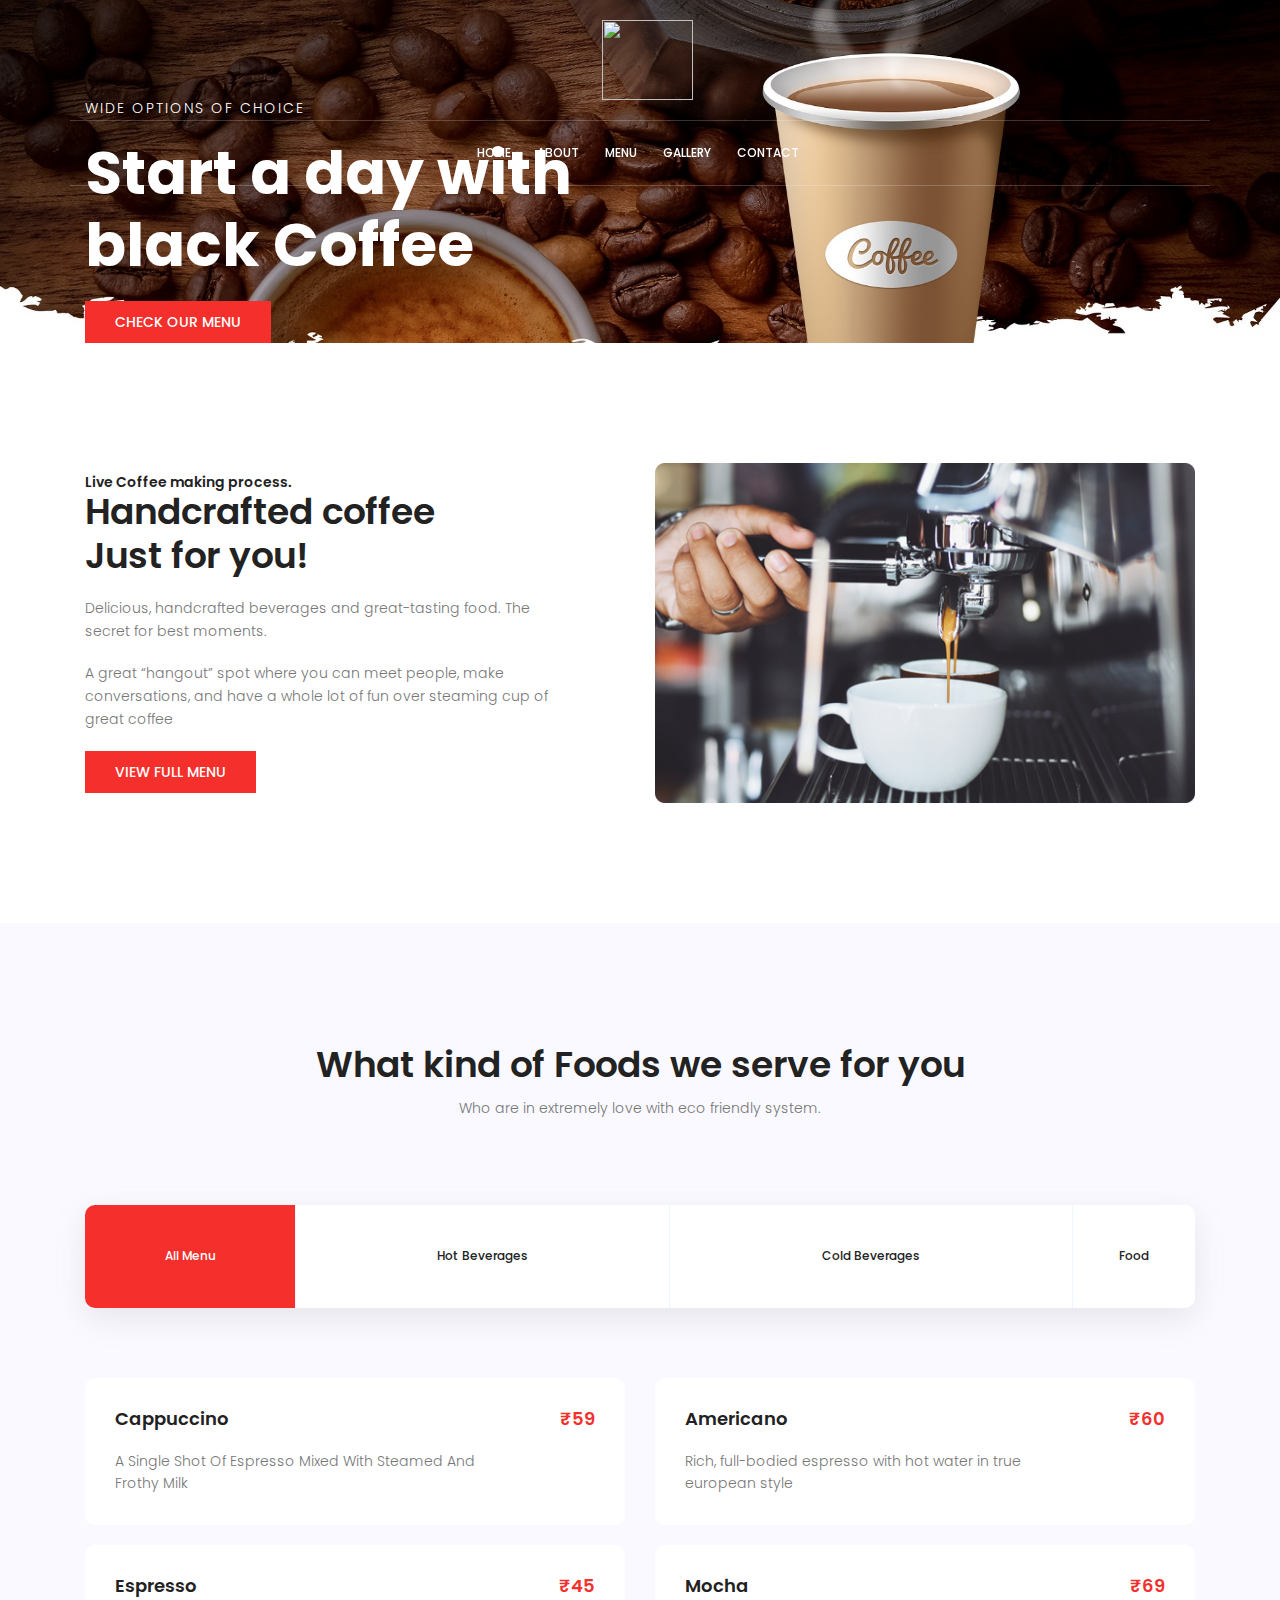
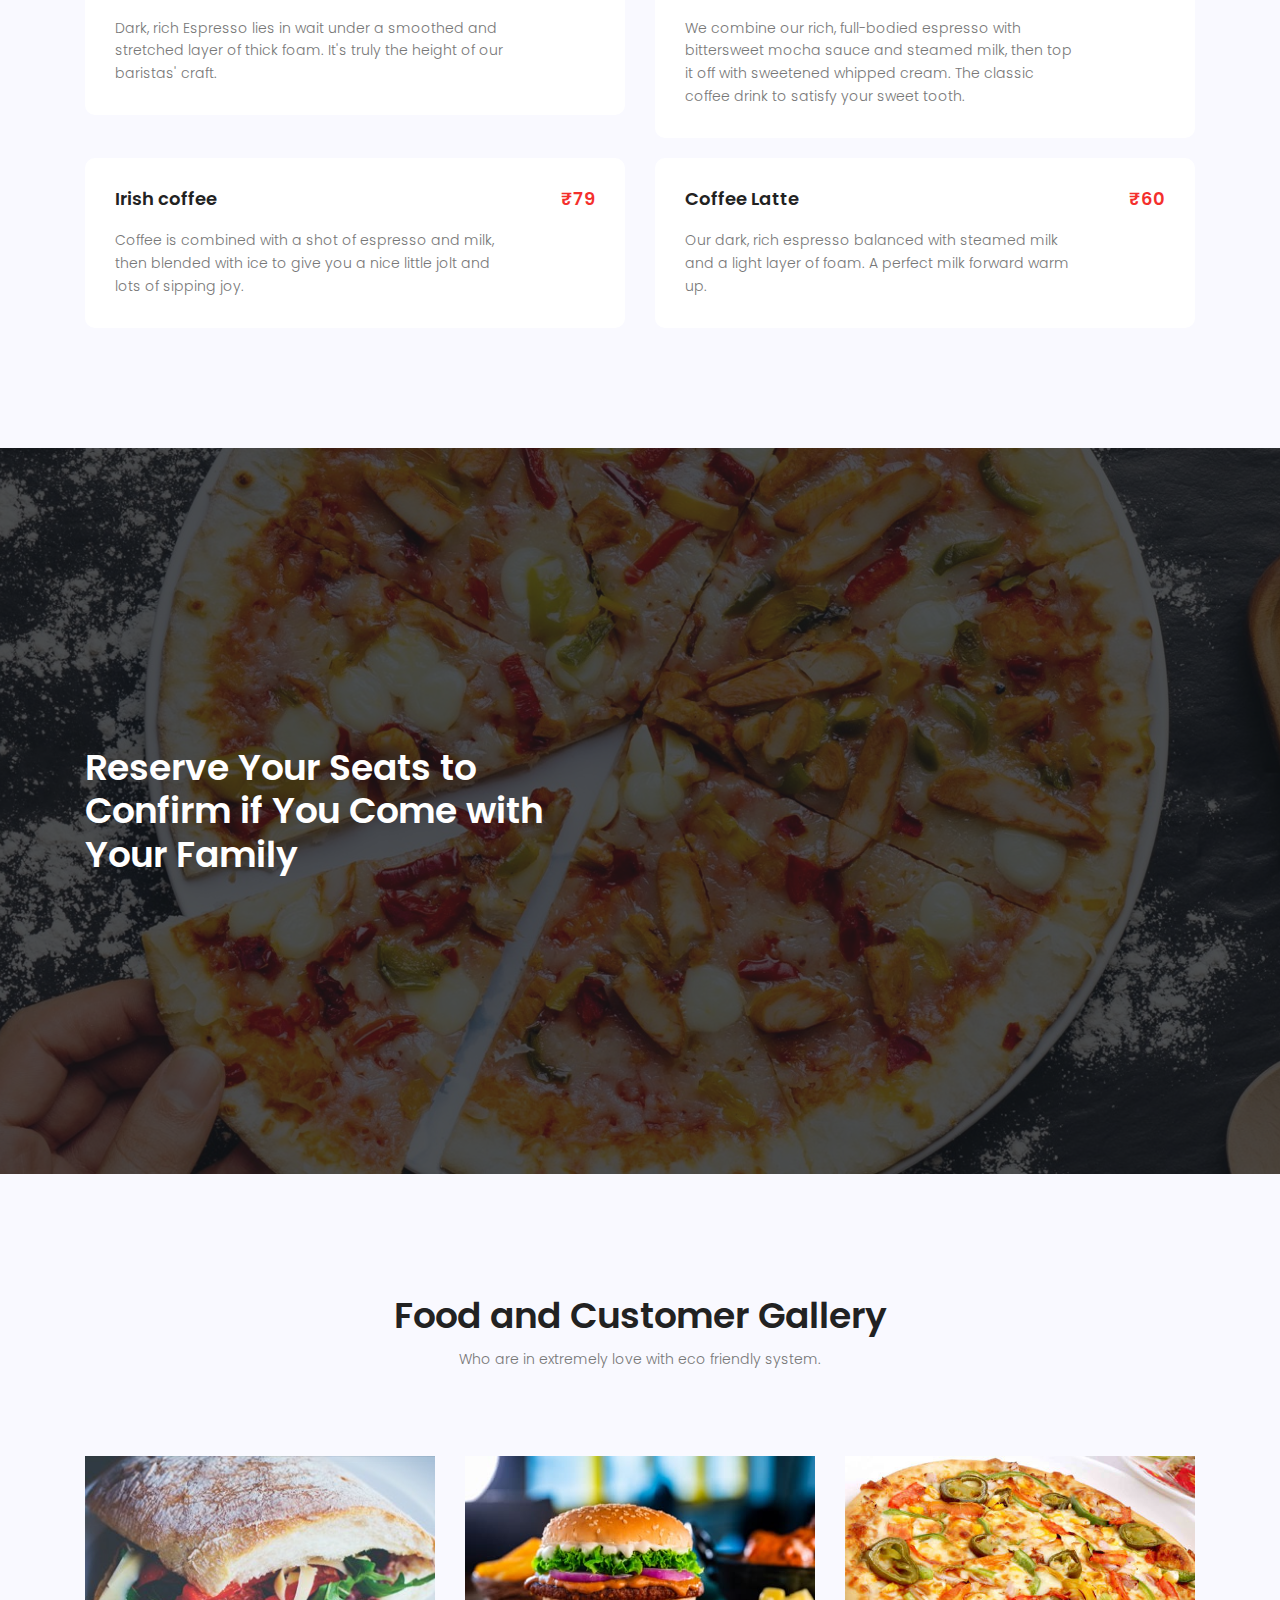
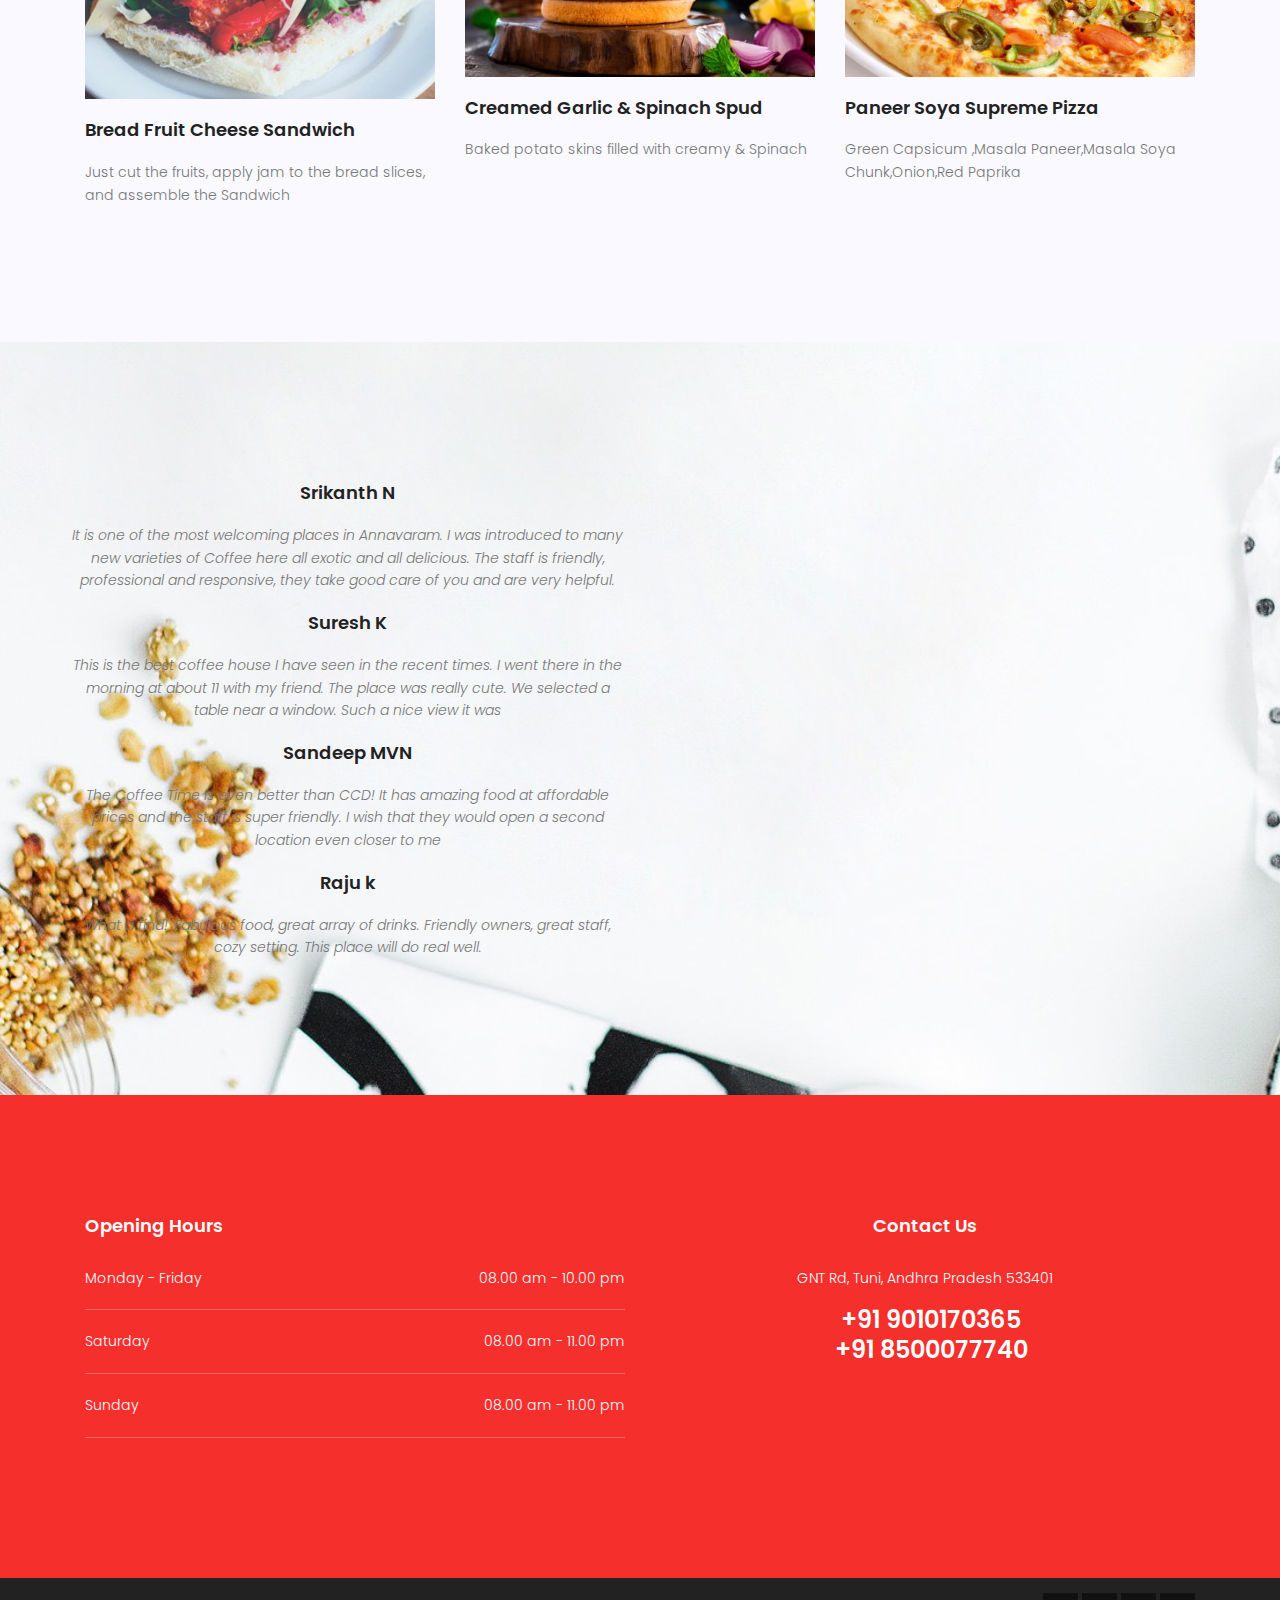
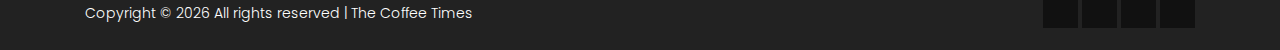
==== commit 6de63eb9: "change form and small design issues" ====
--- a/index.html
+++ b/index.html
@@ -49,23 +49,6 @@
                         <li><a href="about.html">About</a></li>
                         <li><a href="menu.html">Menu</a></li>
                         <li><a href="gallery.html">Gallery</a></li>
-                        <!--<li class="menu-has-children"><a href="">Blog</a>
-                          <ul>
-                            <li><a href="blog-home.html">Blog Home</a></li>
-                            <li><a href="blog-single.html">Blog Single</a></li>
-                          </ul>
-                        </li>
-                        <li class="menu-has-children"><a href="">Pages</a>
-                          <ul>
-                                <li><a href="elements.html">Elements</a></li>
-                                <li class="menu-has-children"><a href="">Level 2 </a>
-                                  <ul>
-                                    <li><a href="#">Item One</a></li>
-                                    <li><a href="#">Item Two</a></li>
-                                  </ul>
-                                </li>
-                          </ul>
-                        </li>-->
                         <li><a href="contact.html">Contact</a></li>
                     </ul>
                 </nav><!-- #nav-menu-container -->
@@ -73,7 +56,7 @@
         </div>
     </header><!-- #header -->
     <!-- start banner Area -->
-    <section class="banner-area">
+    <section class="banner-area relative">
         <div class="container">
             <div class="row fullscreen align-items-center justify-content-between">
                 <div class="col-lg-12 banner-content">
@@ -113,8 +96,8 @@
     </section>
     <!-- End home-about Area -->
     <!-- Start menu-area Area -->
-    <section class="menu-area section-gap" id="menu">
-        <div class="container">
+    <section class="menu-area section-gap" id="menu" >
+        <div class="container"style="background-image:url(../img/menu-bg.jpg)">
             <div class="row d-flex justify-content-center">
                 <div class="menu-content pb-70 col-lg-8">
                     <div class="title text-center">
@@ -223,27 +206,10 @@
                     </p>-->
                 </div>
                 <div class="col-lg-5 reservation-right">
-                    <iframe src="https://docs.google.com/forms/d/e/1FAIpQLSdBD7LDAh2FRN2XHHE6MzdE1XCPNGvV9gt2DHBHr32JVMyfSQ/viewform?embedded=true" width="500" height="640" frameborder="0" marginheight="0" marginwidth="0">Loading…</iframe>
-
-                </div>
-                <!--<div class="col-lg-5 reservation-right">
-                    <form class="form-wrap text-center" action="#">
-                        <input type="text" class="form-control" name="name" placeholder="Your Name" onfocus="this.placeholder = ''" onblur="this.placeholder = 'Your Name'" >
-                        <input type="email" class="form-control" name="email" placeholder="Your Email Address" onfocus="this.placeholder = ''" onblur="this.placeholder = 'Your Email Address'" >
-                        <input type="text" class="form-control" name="phone" placeholder="Phone Number" onfocus="this.placeholder = ''" onblur="this.placeholder = 'Phone Number'" >
-                        <input type="text" class="form-control date-picker" name="date" placeholder="Select Date & time" onfocus="this.placeholder = ''" onblur="this.placeholder = 'Select Date & time'" >
-                        <div class="form-select" id="service-select">
-                            <select>
-                                <option data-display="">Select Event</option>
-                                <option value="1">Event One</option>
-                                <option value="2">Event Two</option>
-                                <option value="3">Event Three</option>
-                                <option value="4">Event Four</option>
-                            </select>
-                        </div>
-                        <button class="primary-btn text-uppercase mt-20">Make Reservation</button>
-                    </form>
-                </div>-->
+                    <div class="row"></div>
+                    <iframe src="https://forms.office.com/Pages/ResponsePage.aspx?id=TdXoLXZV9ku0GWBlyx5wDo4R9Da6gdJDllCJrTQe14hUNjVFWUFLMVdFRzlNTjRXTzRONEZXTUE4OC4u&embed=true" width="640" height="480"  frameborder="0" marginwidth="0" marginheight="0" style="border: none; max-width:100%; max-height:100vh" allowfullscreen webkitallowfullscreen mozallowfullscreen msallowfullscreen> </iframe>
+                    <!--<iframe src="https://docs.google.com/forms/d/e/1FAIpQLSdBD7LDAh2FRN2XHHE6MzdE1XCPNGvV9gt2DHBHr32JVMyfSQ/viewform?embedded=true"  frameborder="0" marginheight="0" marginwidth="0">Loading…</iframe>-->
+                </div>
             </div>
         </div>
     </section>
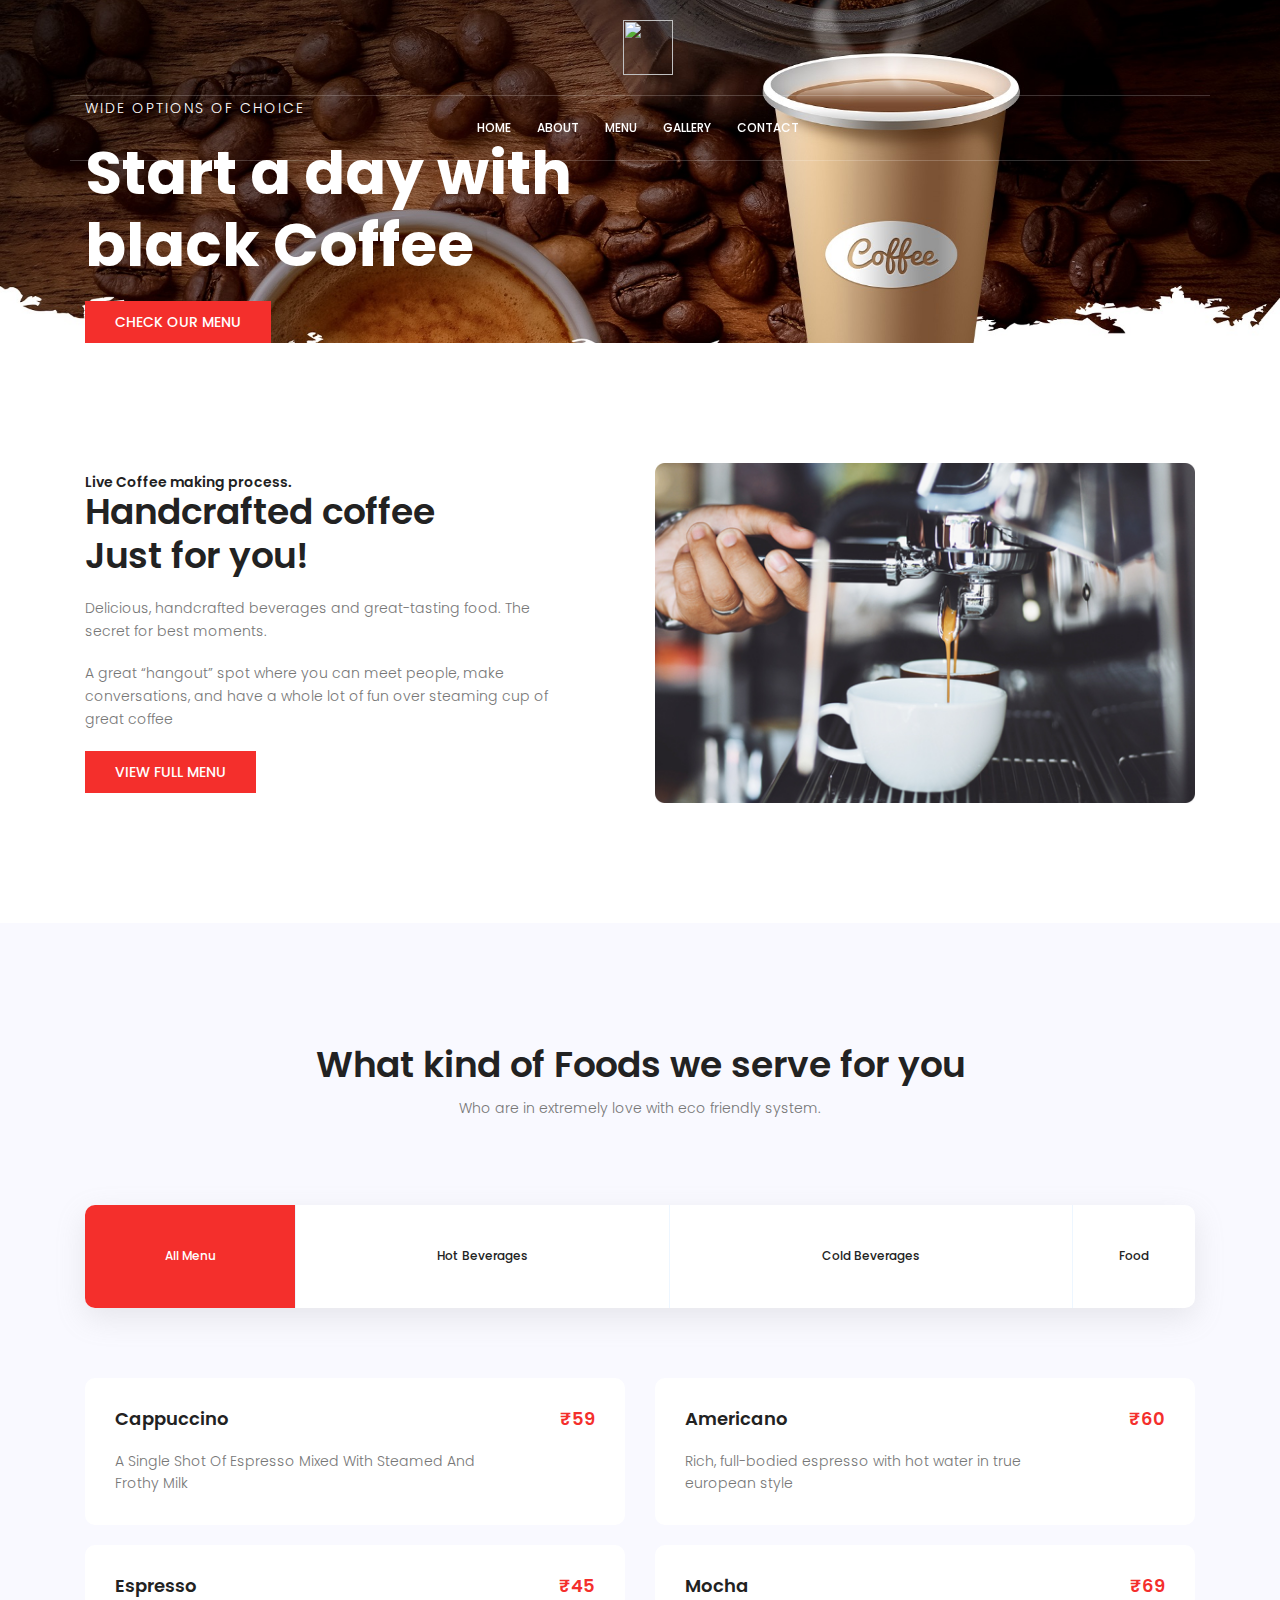
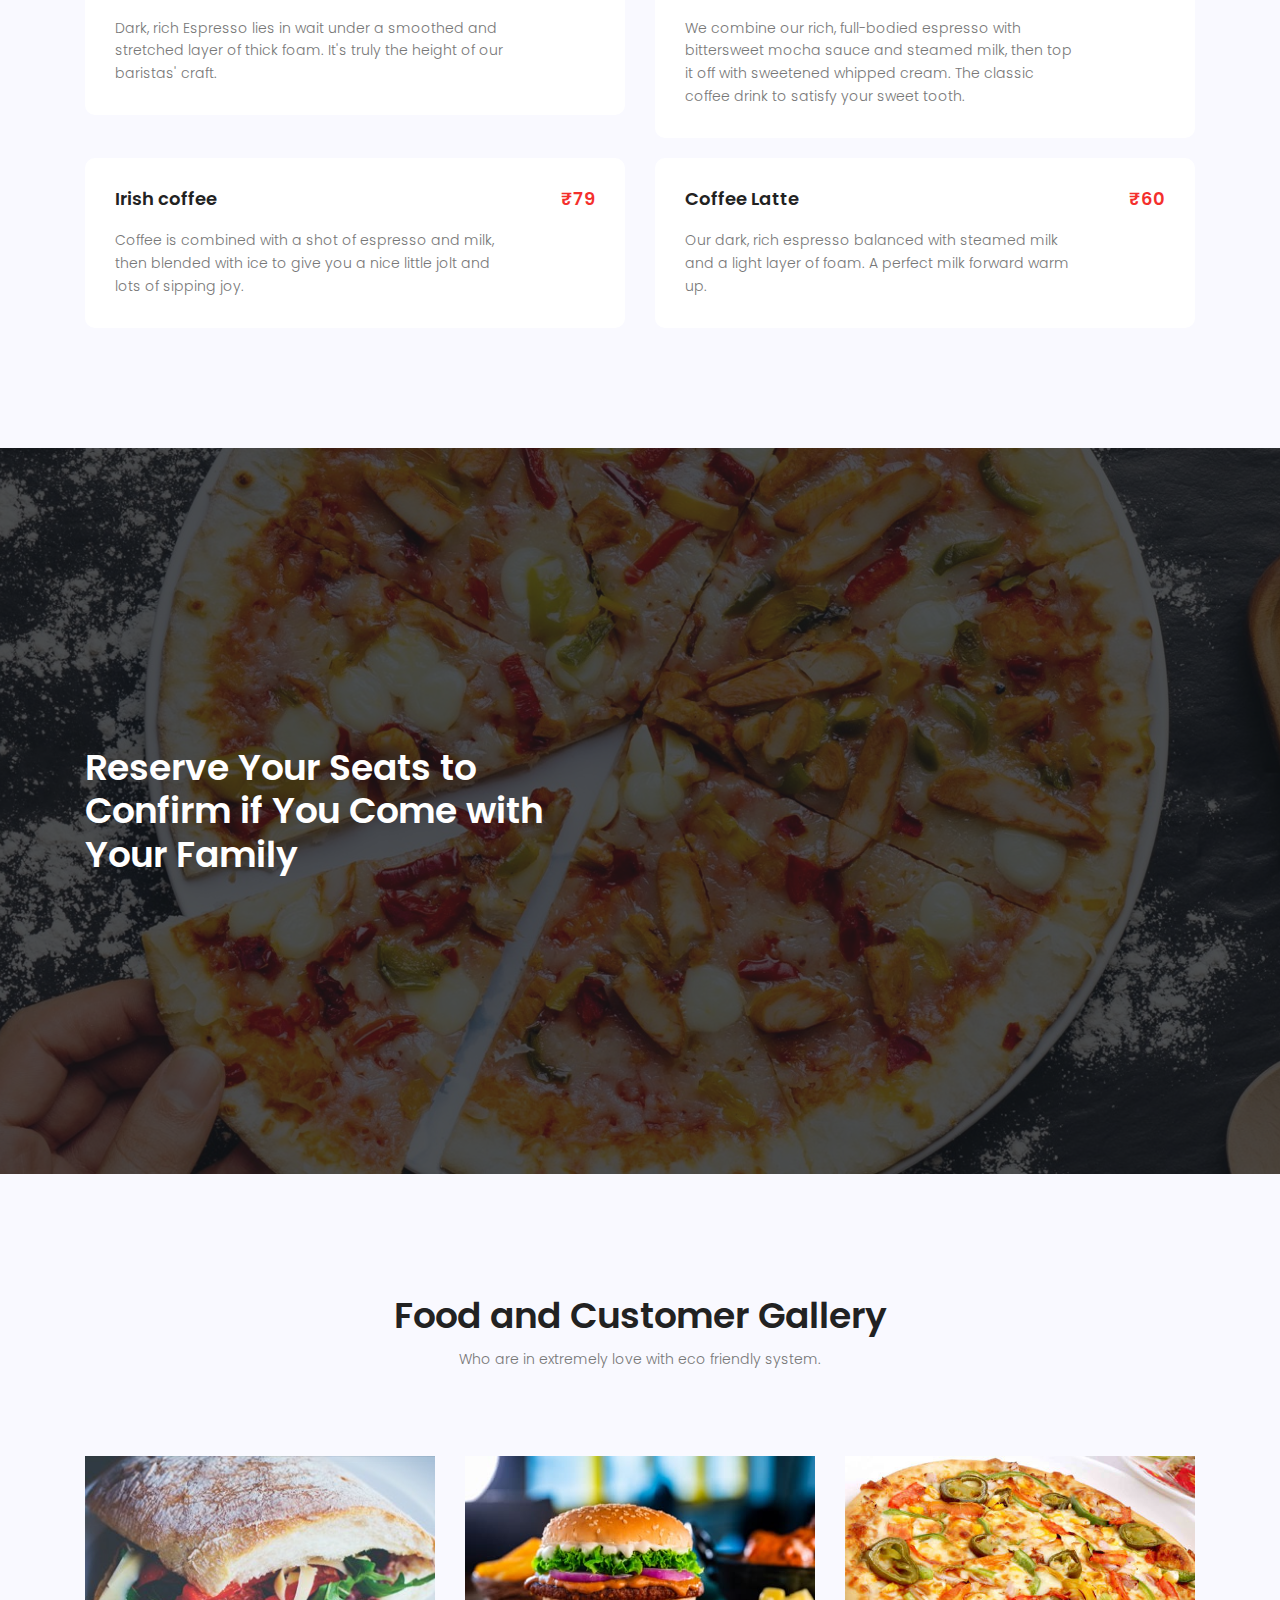
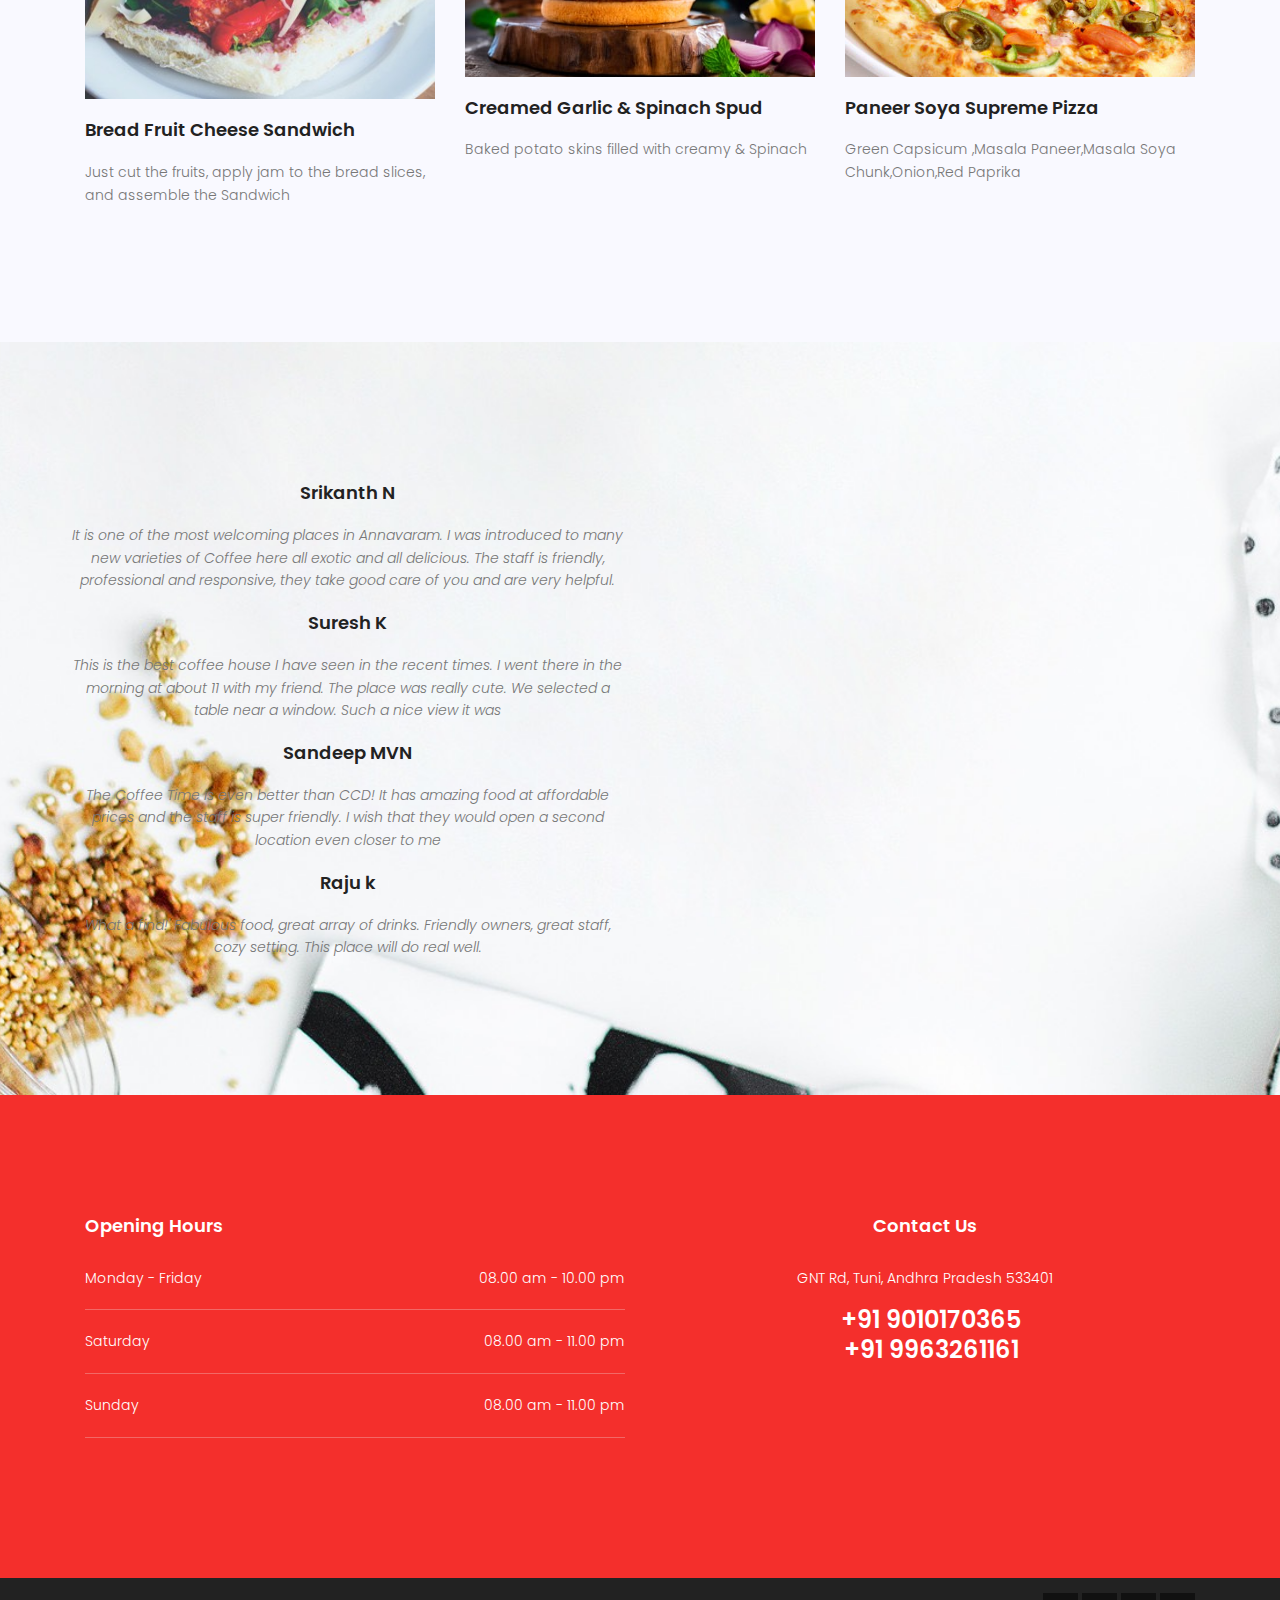
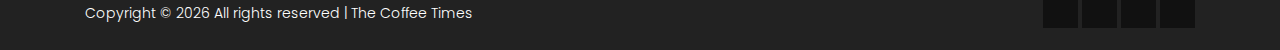
==== commit 6b0058c0: "modified gallery images" ====
--- a/index.html
+++ b/index.html
@@ -5,12 +5,6 @@
     <meta name="viewport" content="width=device-width, initial-scale=1, shrink-to-fit=no">
     <!-- Favicon-->
     <link rel="shortcut icon" href="img/fav.png">
-    <!-- Author Meta -->
-    <meta name="author" content="colorlib">
-    <!-- Meta Description -->
-    <meta name="description" content="">
-    <!-- Meta Keyword -->
-    <meta name="keywords" content="">
     <!-- meta character set -->
     <meta charset="UTF-8">
     <!-- Site Title -->
@@ -36,7 +30,7 @@
             <div class="container">
                 <div class="row justify-content-center">
                     <div id="logo">
-                        <a href="index.html"><img src="img/Cup-02.png" alt="" title="" height="80" width="91" /></a>
+                        <a href="index.html"><img src="img/Cup-02.png" alt="" title="" height="55" width="50" /></a>
                     </div>
                 </div>
             </div>
@@ -50,6 +44,7 @@
                         <li><a href="menu.html">Menu</a></li>
                         <li><a href="gallery.html">Gallery</a></li>
                         <li><a href="contact.html">Contact</a></li>
+                        <!--<li><a href="offer.html">Offer</a></li>-->
                     </ul>
                 </nav><!-- #nav-menu-container -->
             </div>
@@ -59,7 +54,7 @@
     <section class="banner-area relative">
         <div class="container">
             <div class="row fullscreen align-items-center justify-content-between">
-                <div class="col-lg-12 banner-content">
+                <div class="col-lg-6 banner-content">
                     <h6 class="text-white">Wide Options of Choice</h6>
                     <h1 class="text-white">Start a day with<br /> black Coffee</h1>
                     <a href="menu.html" class="primary-btn text-uppercase">Check Our Menu</a>
@@ -207,8 +202,8 @@
                 </div>
                 <div class="col-lg-5 reservation-right">
                     <div class="row"></div>
-                    <iframe src="https://forms.office.com/Pages/ResponsePage.aspx?id=TdXoLXZV9ku0GWBlyx5wDo4R9Da6gdJDllCJrTQe14hUNjVFWUFLMVdFRzlNTjRXTzRONEZXTUE4OC4u&embed=true" width="640" height="480"  frameborder="0" marginwidth="0" marginheight="0" style="border: none; max-width:100%; max-height:100vh" allowfullscreen webkitallowfullscreen mozallowfullscreen msallowfullscreen> </iframe>
-                    <!--<iframe src="https://docs.google.com/forms/d/e/1FAIpQLSdBD7LDAh2FRN2XHHE6MzdE1XCPNGvV9gt2DHBHr32JVMyfSQ/viewform?embedded=true"  frameborder="0" marginheight="0" marginwidth="0">Loading…</iframe>-->
+                   <!-- <iframe src="https://forms.office.com/Pages/ResponsePage.aspx?id=TdXoLXZV9ku0GWBlyx5wDo4R9Da6gdJDllCJrTQe14hUNjVFWUFLMVdFRzlNTjRXTzRONEZXTUE4OC4u&embed=true" width="640" height="480"  frameborder="0" marginwidth="0" marginheight="0" style="border: none; max-width:100%; max-height:100vh" allowfullscreen webkitallowfullscreen mozallowfullscreen msallowfullscreen> </iframe>-->
+                    <iframe  src="https://forms.office.com/Pages/ResponsePage.aspx?id=DQSIkWdsW0yxEjajBLZtrQAAAAAAAAAAAANAAcyto_JUMERQQkdURk9BQU9OSzRQRTNUVTdLNE5EMy4u&embed=true" width="640" height="480" frameborder="0" marginwidth="0" marginheight="0" style="border: none; max-width:100%; max-height:100vh" allowfullscreen webkitallowfullscreen mozallowfullscreen msallowfullscreen> </iframe>
                 </div>
             </div>
         </div>
@@ -457,7 +452,7 @@
                                 &nbsp;
                                 +91 9010170365 <br />
                                 &nbsp;
-                                +91 8500077740
+                                +91 9963261161
 
                             </p>
                         </div>
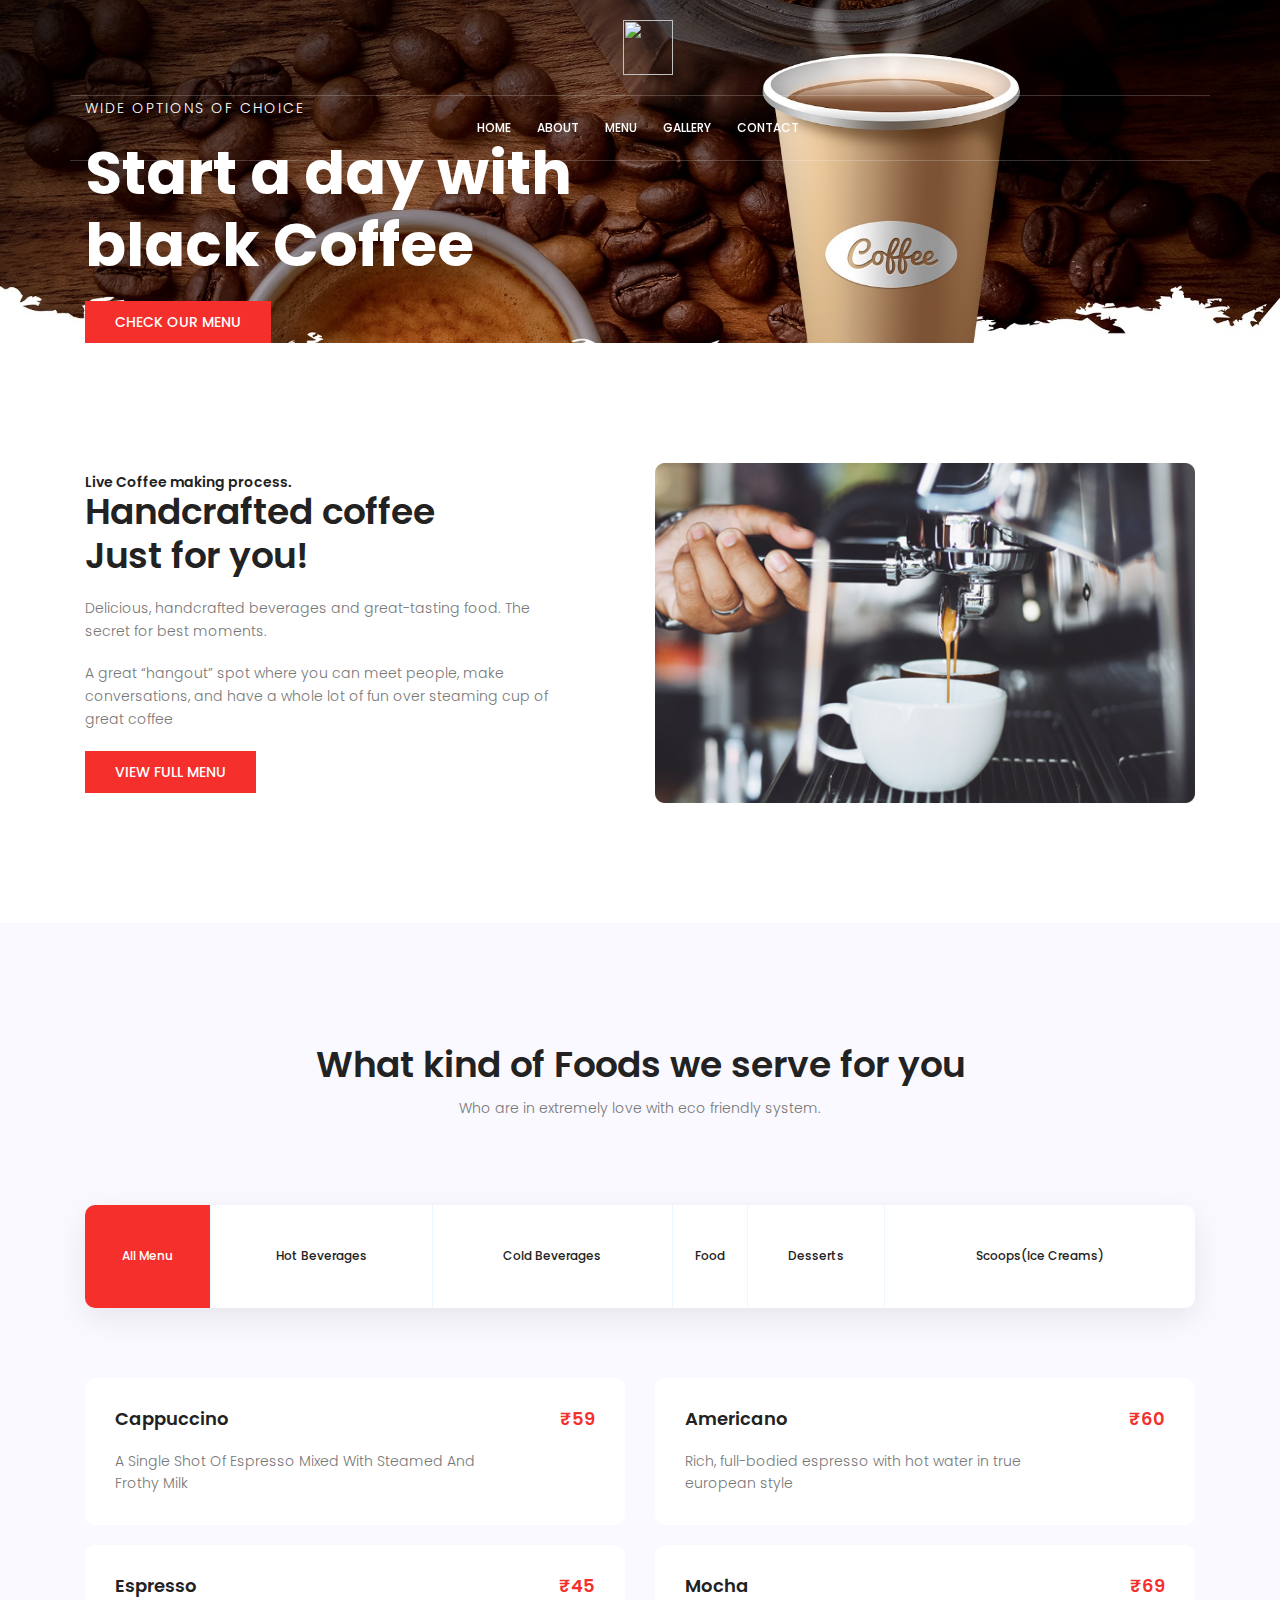
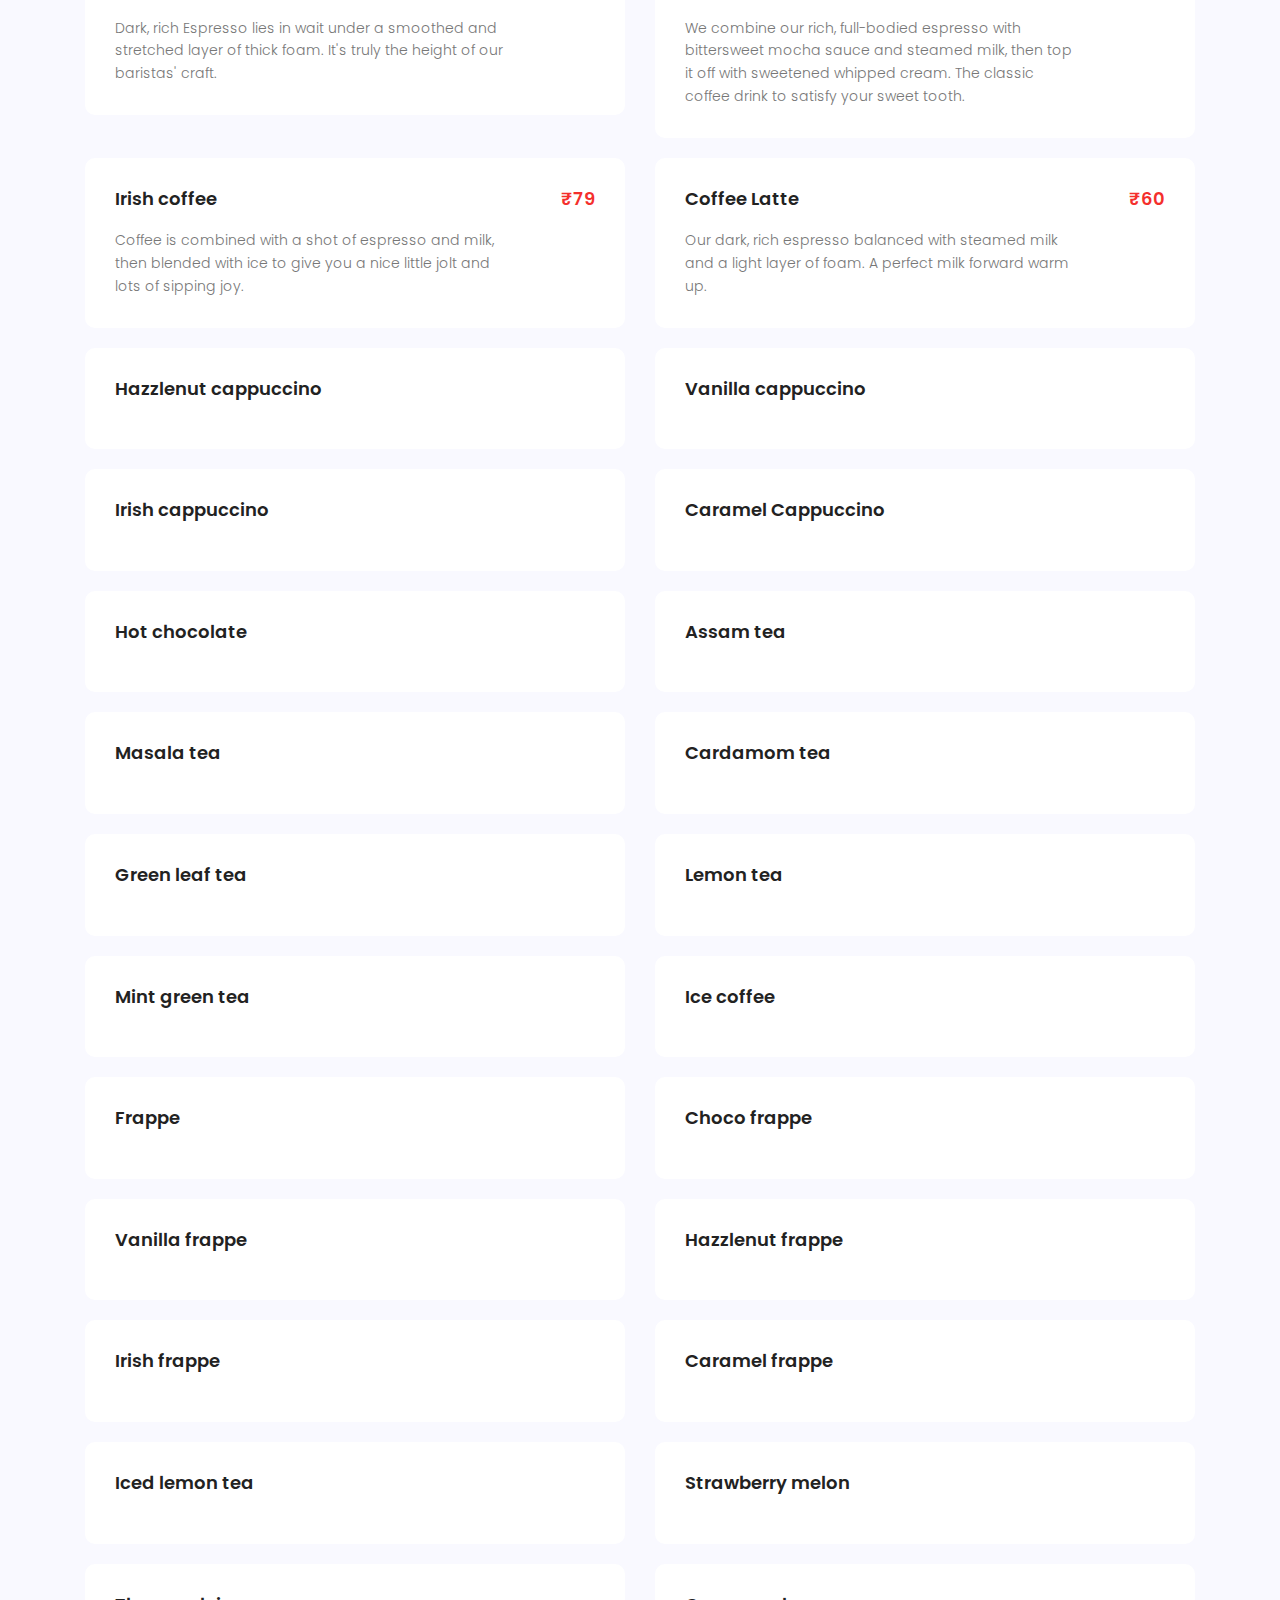
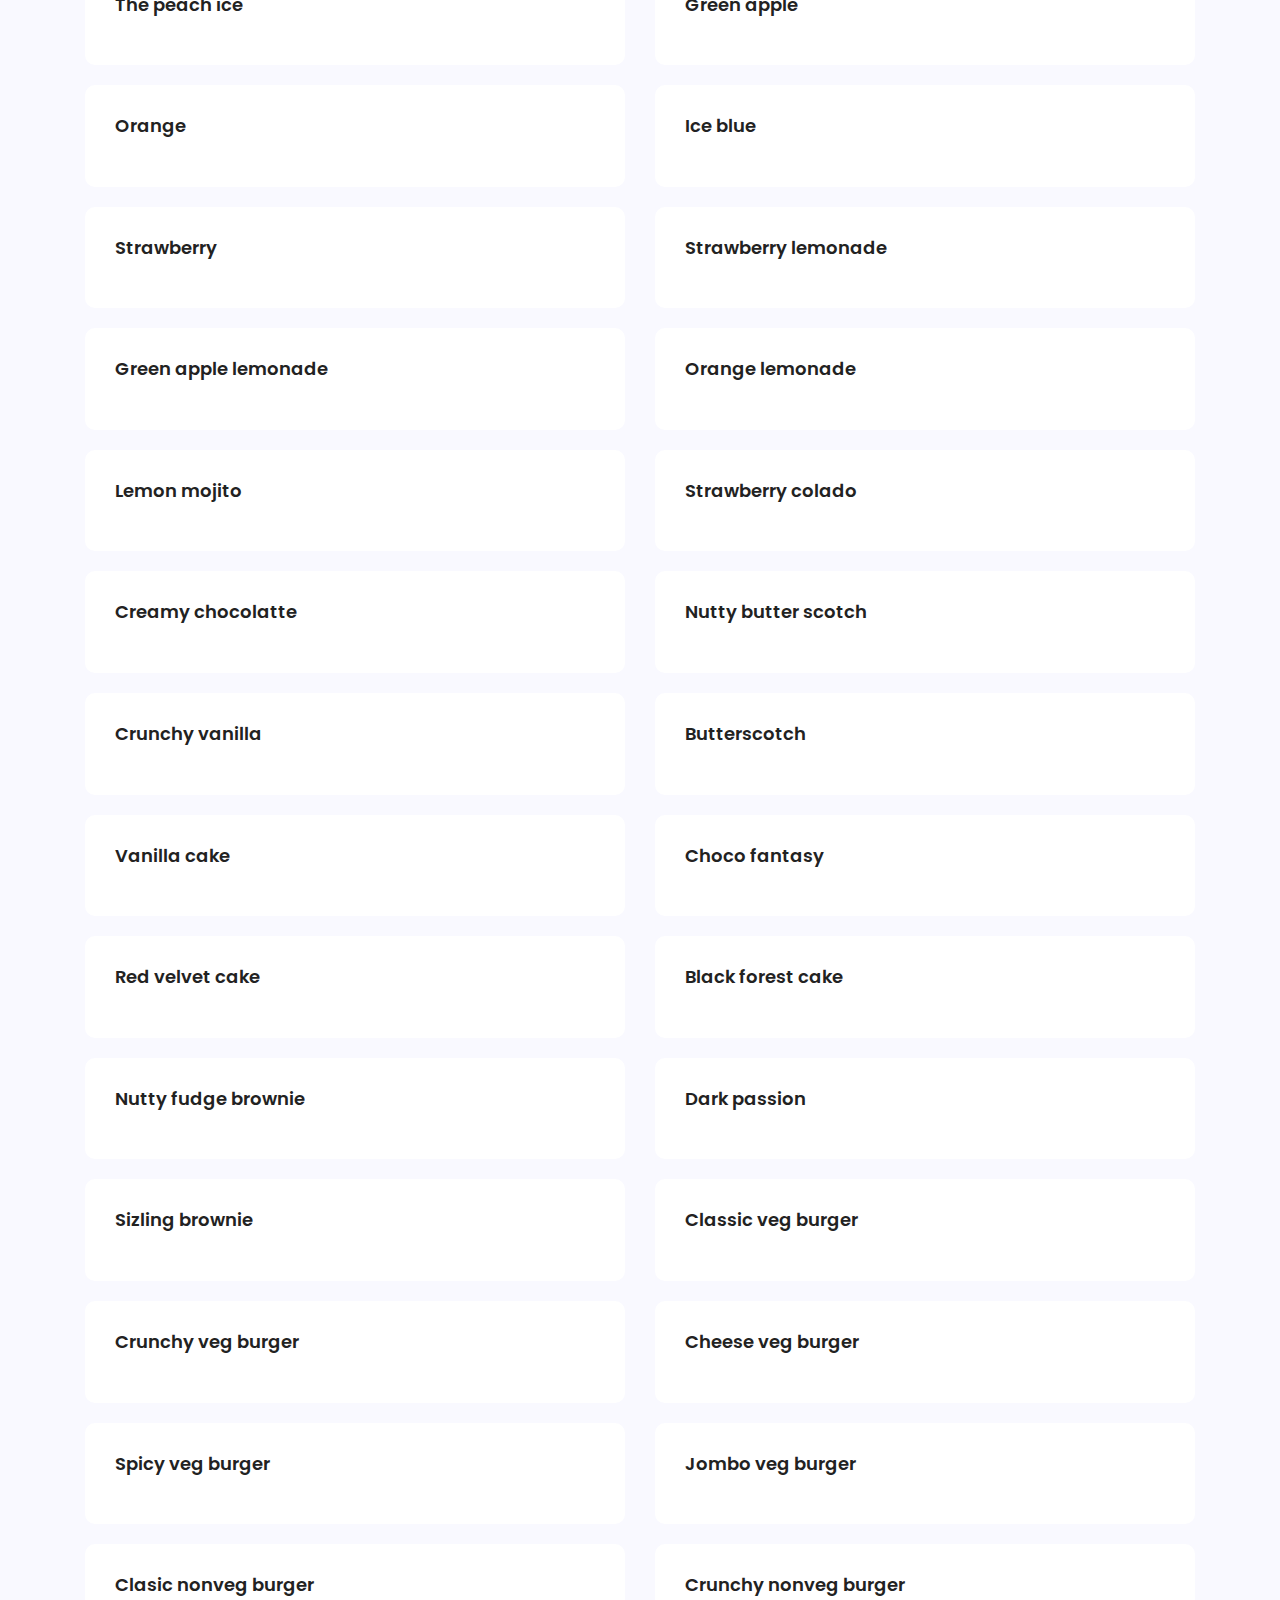
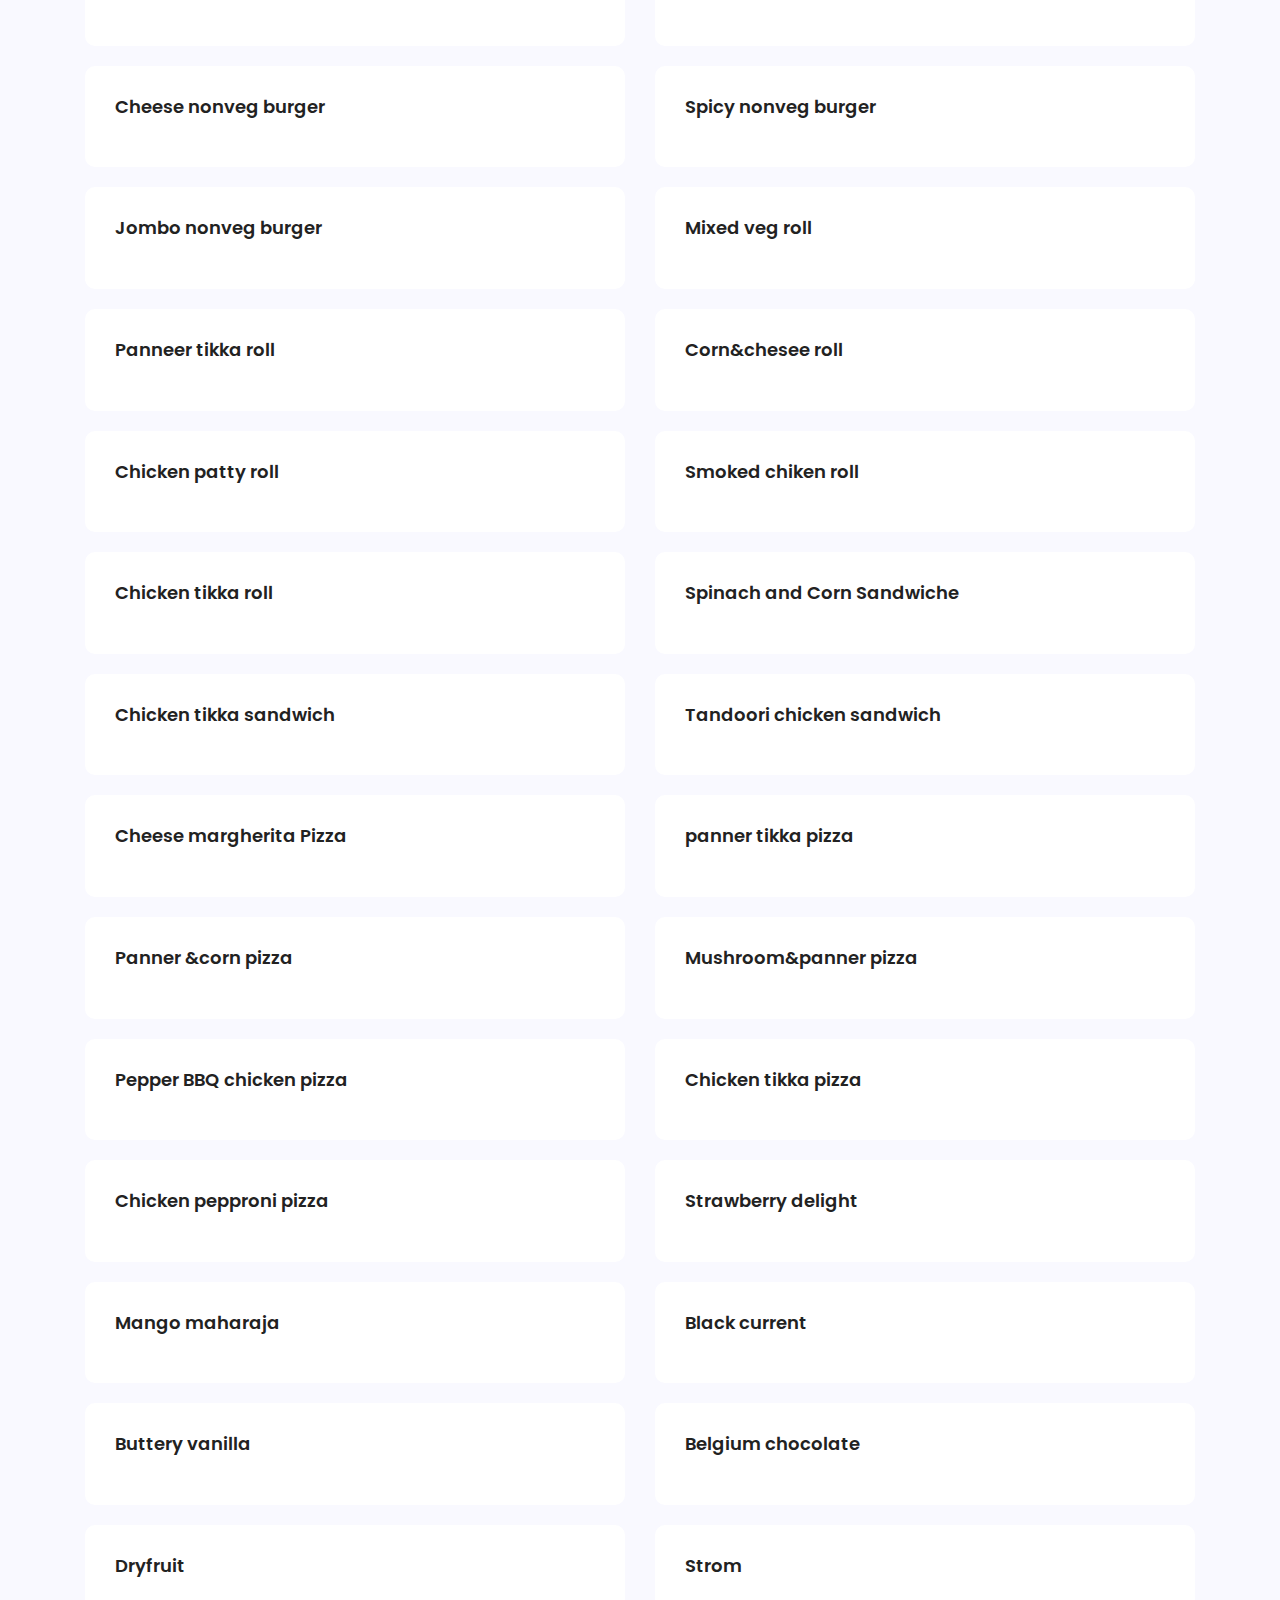
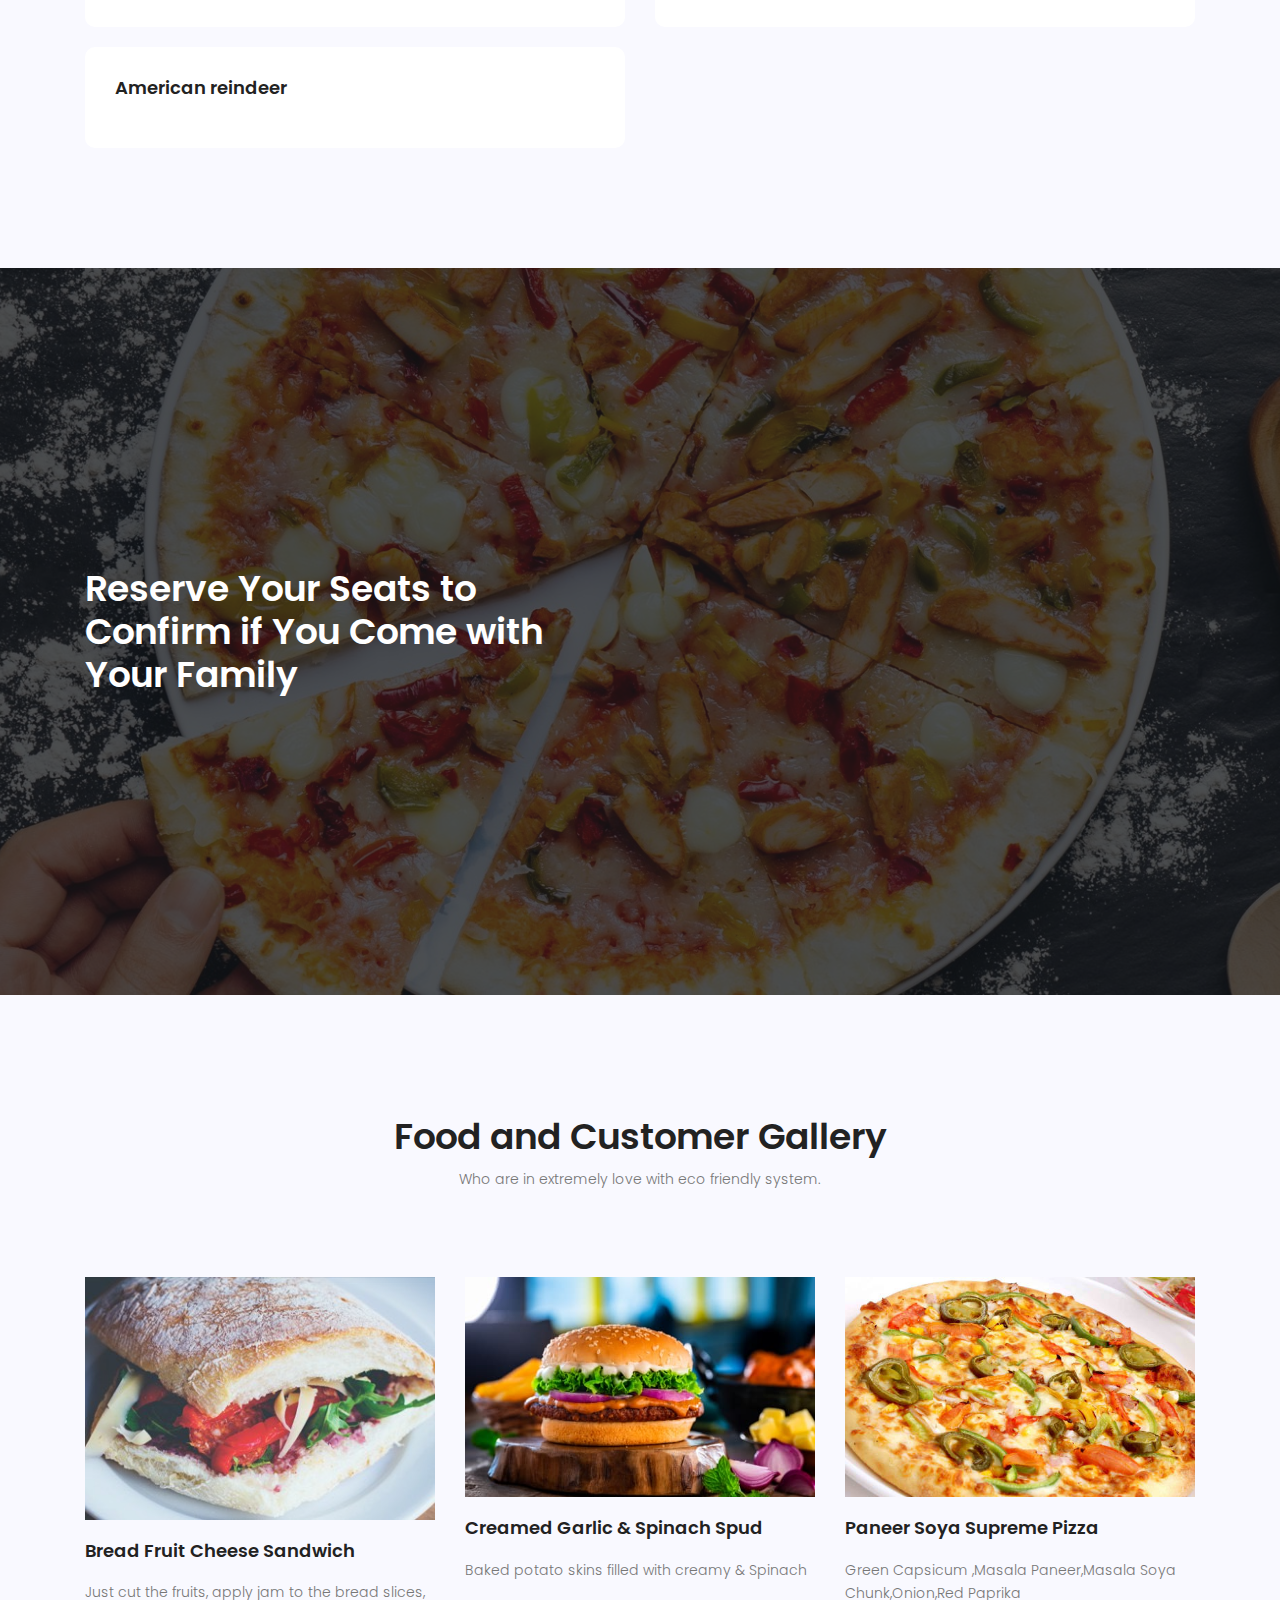
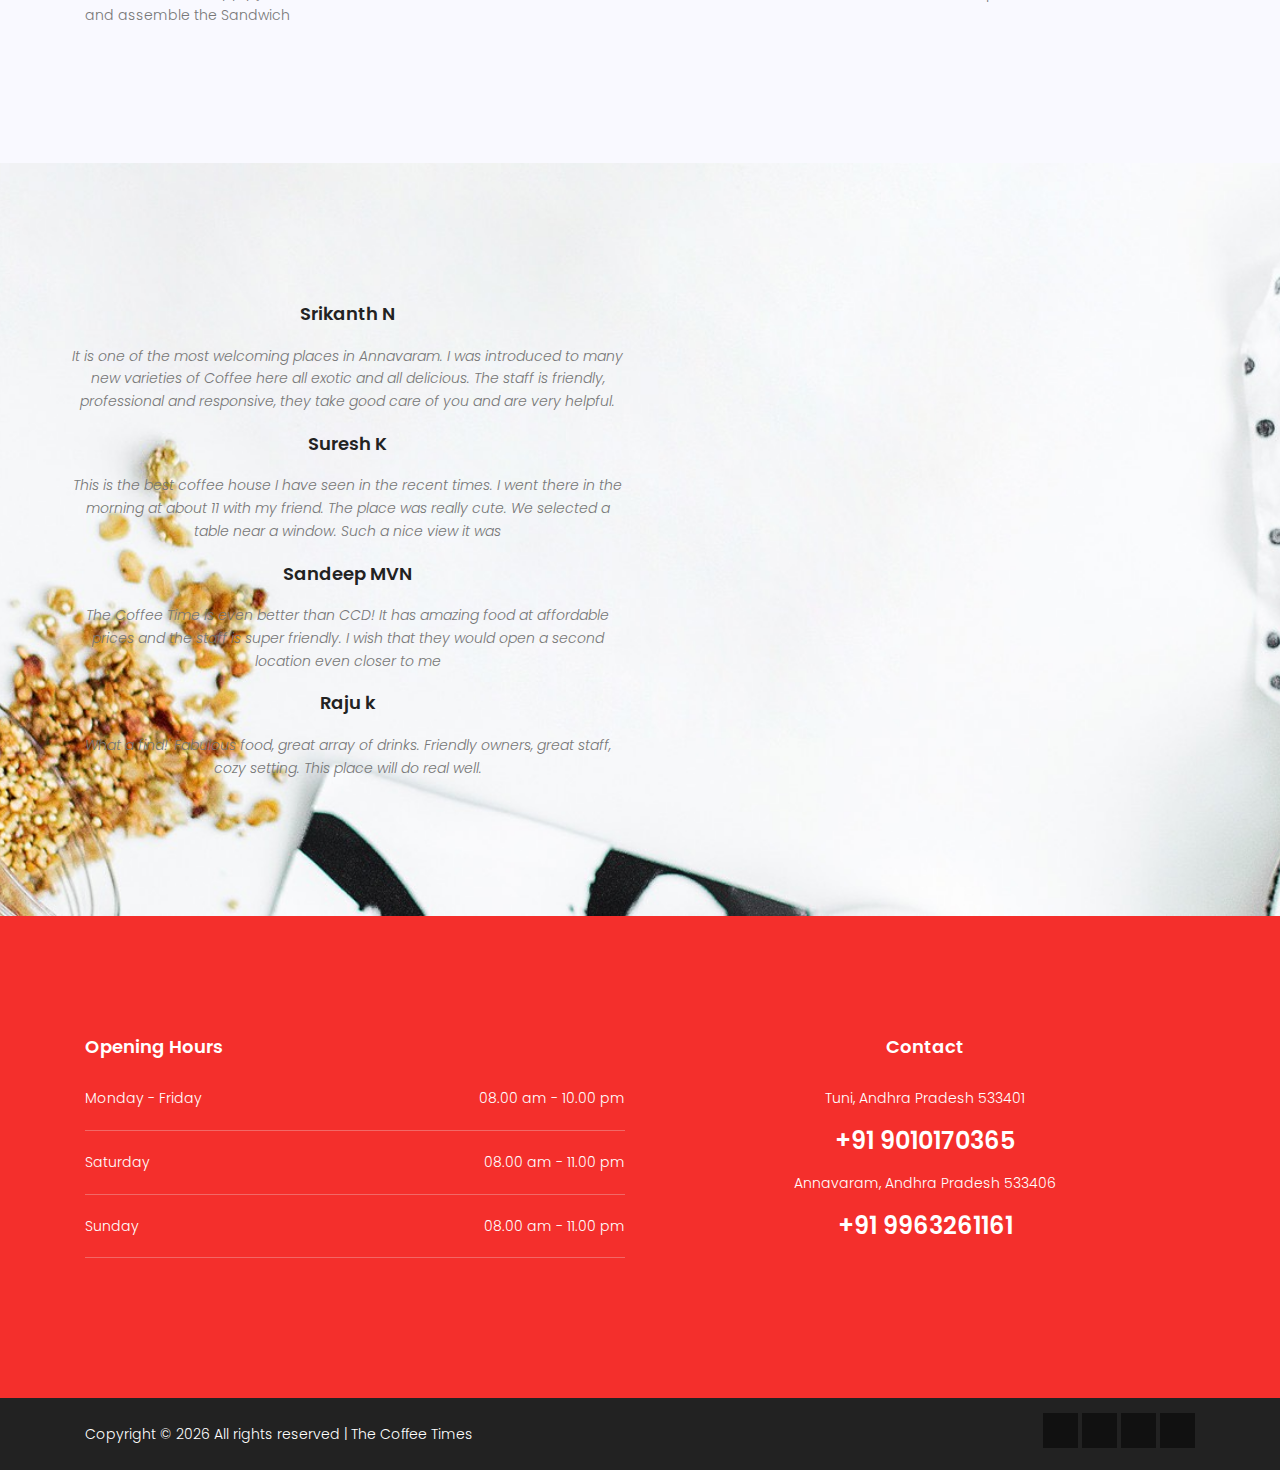
==== commit 4614f35a: "Modified Contact" ====
--- a/index.html
+++ b/index.html
@@ -107,8 +107,8 @@
                 <li data-filter=".hotdrinks">Hot Beverages</li>
                 <li data-filter=".cooldrinks">Cold Beverages</li>
                 <li data-filter=".food">Food</li>
-                <!--<li data-filter=".budget-meal">Budget Meal</li>
-                <li data-filter=".buffet">Buffet</li>-->
+                <li data-filter=".desserts">Desserts</li>
+                <li data-filter=".scoops">Scoops(Ice Creams)</li>
             </ul>
 
             <div class="filters-content">
@@ -179,6 +179,906 @@
                             </p>
                         </div>
                     </div>
+                    <div class="col-md-6 all hotdrinks">
+                        <div class="single-menu">
+                            <div class="title-wrap d-flex justify-content-between">
+                                <h4>
+                                    Hazzlenut cappuccino
+                                </h4>
+                            </div>
+                            <p>
+
+                            </p>
+                        </div>
+                    </div>
+                    <div class="col-md-6 all hotdrinks">
+                        <div class="single-menu">
+                            <div class="title-wrap d-flex justify-content-between">
+                                <h4>
+                                    Vanilla cappuccino
+                                </h4>
+                            </div>
+                            <p>
+
+                            </p>
+                        </div>
+                    </div>
+                    <div class="col-md-6 all hotdrinks">
+                        <div class="single-menu">
+                            <div class="title-wrap d-flex justify-content-between">
+                                <h4>
+                                    Irish cappuccino
+                                </h4>
+                            </div>
+                            <p>
+
+                            </p>
+                        </div>
+                    </div>
+                    <div class="col-md-6 all hotdrinks">
+                        <div class="single-menu">
+                            <div class="title-wrap d-flex justify-content-between">
+                                <h4>
+                                    Caramel Cappuccino
+                                </h4>
+                            </div>
+                            <p>
+
+                            </p>
+                        </div>
+                    </div>
+                    <div class="col-md-6 all hotdrinks">
+                        <div class="single-menu">
+                            <div class="title-wrap d-flex justify-content-between">
+                                <h4>
+                                    Hot chocolate
+                                </h4>
+                            </div>
+                            <p>
+
+                            </p>
+                        </div>
+                    </div>
+                    <div class="col-md-6 all hotdrinks">
+                        <div class="single-menu">
+                            <div class="title-wrap d-flex justify-content-between">
+                                <h4>
+                                    Assam tea
+                                </h4>
+                            </div>
+                            <p>
+
+                            </p>
+                        </div>
+                    </div>
+                    <div class="col-md-6 all hotdrinks">
+                        <div class="single-menu">
+                            <div class="title-wrap d-flex justify-content-between">
+                                <h4>
+                                    Masala tea
+                                </h4>
+                            </div>
+                            <p>
+
+                            </p>
+                        </div>
+                    </div>
+                    <div class="col-md-6 all hotdrinks">
+                        <div class="single-menu">
+                            <div class="title-wrap d-flex justify-content-between">
+                                <h4>
+                                    Cardamom tea
+                                </h4>
+                            </div>
+                            <p>
+
+                            </p>
+                        </div>
+                    </div>
+                    <div class="col-md-6 all hotdrinks">
+                        <div class="single-menu">
+                            <div class="title-wrap d-flex justify-content-between">
+                                <h4>
+                                    Green leaf tea
+                                </h4>
+                            </div>
+                            <p>
+
+                            </p>
+                        </div>
+                    </div>
+                    <div class="col-md-6 all hotdrinks">
+                        <div class="single-menu">
+                            <div class="title-wrap d-flex justify-content-between">
+                                <h4>
+                                    Lemon tea
+                                </h4>
+                            </div>
+                            <p>
+
+                            </p>
+                        </div>
+                    </div>
+                    <div class="col-md-6 all hotdrinks">
+                        <div class="single-menu">
+                            <div class="title-wrap d-flex justify-content-between">
+                                <h4>
+                                    Mint green tea
+                                </h4>
+                            </div>
+                            <p>
+
+                            </p>
+                        </div>
+                    </div>
+                    <div class="col-md-6 all cooldrinks ">
+                        <div class="single-menu">
+                            <div class="title-wrap d-flex justify-content-between">
+                                <h4>
+                                    Ice coffee
+                                </h4>
+                            </div>
+                            <p>
+
+                            </p>
+                        </div>
+                    </div>
+                    <div class="col-md-6 all cooldrinks">
+                        <div class="single-menu">
+                            <div class="title-wrap d-flex justify-content-between">
+                                <h4>
+                                    Frappe
+                                </h4>
+                            </div>
+                            <p>
+
+                            </p>
+                        </div>
+                    </div>
+                    <div class="col-md-6 all cooldrinks">
+                        <div class="single-menu">
+                            <div class="title-wrap d-flex justify-content-between">
+                                <h4>
+                                    Choco frappe
+                                </h4>
+                            </div>
+                            <p>
+
+                            </p>
+                        </div>
+                    </div>
+                    <div class="col-md-6 all cooldrinks">
+                        <div class="single-menu">
+                            <div class="title-wrap d-flex justify-content-between">
+                                <h4>
+                                    Vanilla frappe
+                                </h4>
+                            </div>
+                            <p>
+
+                            </p>
+                        </div>
+                    </div>
+                    <div class="col-md-6 all cooldrinks">
+                        <div class="single-menu">
+                            <div class="title-wrap d-flex justify-content-between">
+                                <h4>
+                                    Hazzlenut frappe
+                                </h4>
+                            </div>
+                            <p>
+
+                            </p>
+                        </div>
+                    </div>
+                    <div class="col-md-6 all cooldrinks">
+                        <div class="single-menu">
+                            <div class="title-wrap d-flex justify-content-between">
+                                <h4>
+                                    Irish frappe
+                                </h4>
+                            </div>
+                            <p>
+
+                            </p>
+                        </div>
+                    </div>
+                    <div class="col-md-6 all cooldrinks">
+                        <div class="single-menu">
+                            <div class="title-wrap d-flex justify-content-between">
+                                <h4>
+                                    Caramel frappe
+                                </h4>
+                            </div>
+                            <p>
+
+                            </p>
+                        </div>
+                    </div>
+                    <div class="col-md-6 all cooldrinks">
+                        <div class="single-menu">
+                            <div class="title-wrap d-flex justify-content-between">
+                                <h4>
+                                    Iced lemon tea
+                                </h4>
+                            </div>
+                            <p>
+
+                            </p>
+                        </div>
+                    </div>
+                    <div class="col-md-6 all cooldrinks">
+                        <div class="single-menu">
+                            <div class="title-wrap d-flex justify-content-between">
+                                <h4>
+                                    Strawberry melon
+                                </h4>
+                            </div>
+                            <p>
+
+                            </p>
+                        </div>
+                    </div>
+                    <div class="col-md-6 all cooldrinks">
+                        <div class="single-menu">
+                            <div class="title-wrap d-flex justify-content-between">
+                                <h4>
+                                    The peach ice
+                                </h4>
+                            </div>
+                            <p>
+
+                            </p>
+                        </div>
+                    </div>
+                    <div class="col-md-6 all cooldrinks">
+                        <div class="single-menu">
+                            <div class="title-wrap d-flex justify-content-between">
+                                <h4>
+                                    Green apple
+                                </h4>
+                            </div>
+                            <p>
+
+                            </p>
+                        </div>
+                    </div>
+                    <div class="col-md-6 all cooldrinks">
+                        <div class="single-menu">
+                            <div class="title-wrap d-flex justify-content-between">
+                                <h4>
+                                    Orange
+                                </h4>
+                            </div>
+                            <p>
+
+                            </p>
+                        </div>
+                    </div>
+                    <div class="col-md-6 all cooldrinks">
+                        <div class="single-menu">
+                            <div class="title-wrap d-flex justify-content-between">
+                                <h4>
+                                    Ice blue
+                                </h4>
+                            </div>
+                            <p>
+
+                            </p>
+                        </div>
+                    </div>
+                    <div class="col-md-6 all cooldrinks">
+                        <div class="single-menu">
+                            <div class="title-wrap d-flex justify-content-between">
+                                <h4>
+                                    Strawberry
+                                </h4>
+                            </div>
+                            <p>
+
+                            </p>
+                        </div>
+                    </div>
+                    <div class="col-md-6 all cooldrinks">
+                        <div class="single-menu">
+                            <div class="title-wrap d-flex justify-content-between">
+                                <h4>
+                                    Strawberry lemonade
+                                </h4>
+                            </div>
+                            <p>
+
+                            </p>
+                        </div>
+                    </div>
+                    <div class="col-md-6 all cooldrinks">
+                        <div class="single-menu">
+                            <div class="title-wrap d-flex justify-content-between">
+                                <h4>
+                                    Green apple lemonade
+                                </h4>
+                            </div>
+                            <p>
+
+                            </p>
+                        </div>
+                    </div>
+                    <div class="col-md-6 all cooldrinks">
+                        <div class="single-menu">
+                            <div class="title-wrap d-flex justify-content-between">
+                                <h4>
+                                    Orange lemonade
+                                </h4>
+                            </div>
+                            <p>
+
+                            </p>
+                        </div>
+                    </div>
+                    <div class="col-md-6 all cooldrinks">
+                        <div class="single-menu">
+                            <div class="title-wrap d-flex justify-content-between">
+                                <h4>
+                                    Lemon mojito
+
+                                </h4>
+                            </div>
+                            <p>
+
+                            </p>
+                        </div>
+                    </div>
+                    <div class="col-md-6 all cooldrinks">
+                        <div class="single-menu">
+                            <div class="title-wrap d-flex justify-content-between">
+                                <h4>
+                                    Strawberry colado
+                                </h4>
+                            </div>
+                            <p>
+
+                            </p>
+                        </div>
+                    </div>
+                    <div class="col-md-6 all cooldrinks">
+                        <div class="single-menu">
+                            <div class="title-wrap d-flex justify-content-between">
+                                <h4> Creamy chocolatte</h4>
+                            </div>
+                            <p>
+
+                            </p>
+                        </div>
+                    </div>
+                    <div class="col-md-6 all cooldrinks">
+                        <div class="single-menu">
+                            <div class="title-wrap d-flex justify-content-between">
+                                <h4>
+                                    Nutty butter scotch
+                                </h4>
+                            </div>
+                            <p>
+
+                            </p>
+                        </div>
+                    </div>
+                    <div class="col-md-6 all cooldrinks">
+                        <div class="single-menu">
+                            <div class="title-wrap d-flex justify-content-between">
+                                <h4>
+                                    Crunchy vanilla
+                                </h4>
+                            </div>
+                            <p>
+
+                            </p>
+                        </div>
+                    </div>
+                    <div class="col-md-6 all desserts">
+                        <div class="single-menu">
+                            <div class="title-wrap d-flex justify-content-between">
+                                <h4>
+                                    Butterscotch
+                                </h4>
+                            </div>
+                            <p>
+
+                            </p>
+                        </div>
+                    </div>
+                    <div class="col-md-6 all desserts">
+                        <div class="single-menu">
+                            <div class="title-wrap d-flex justify-content-between">
+                                <h4>
+                                    Vanilla cake
+                                </h4>
+                            </div>
+                            <p>
+
+                            </p>
+                        </div>
+                    </div>
+                    <div class="col-md-6 all desserts">
+                        <div class="single-menu">
+                            <div class="title-wrap d-flex justify-content-between">
+                                <h4>
+                                    Choco fantasy
+                                </h4>
+                            </div>
+                            <p>
+
+                            </p>
+                        </div>
+                    </div>
+                    <div class="col-md-6 all desserts">
+                        <div class="single-menu">
+                            <div class="title-wrap d-flex justify-content-between">
+                                <h4>
+                                    Red velvet cake
+                                </h4>
+                            </div>
+                            <p>
+
+                            </p>
+                        </div>
+                    </div>
+                    <div class="col-md-6 all desserts">
+                        <div class="single-menu">
+                            <div class="title-wrap d-flex justify-content-between">
+                                <h4>
+                                    Black forest cake
+                                </h4>
+                            </div>
+                            <p>
+
+                            </p>
+                        </div>
+                    </div>
+                    <div class="col-md-6 all desserts">
+                        <div class="single-menu">
+                            <div class="title-wrap d-flex justify-content-between">
+                                <h4>
+                                    Nutty fudge brownie
+                                </h4>
+                            </div>
+                            <p>
+
+                            </p>
+                        </div>
+                    </div>
+                    <div class="col-md-6 all desserts">
+                        <div class="single-menu">
+                            <div class="title-wrap d-flex justify-content-between">
+                                <h4>
+                                    Dark passion
+                                </h4>
+                            </div>
+                            <p>
+
+                            </p>
+                        </div>
+                    </div>
+                    <div class="col-md-6 all desserts">
+                        <div class="single-menu">
+                            <div class="title-wrap d-flex justify-content-between">
+                                <h4>
+                                    Sizling brownie
+                                </h4>
+                            </div>
+                            <p>
+
+                            </p>
+                        </div>
+                    </div>
+                    <div class="col-md-6 all food">
+                        <div class="single-menu">
+                            <div class="title-wrap d-flex justify-content-between">
+                                <h4>
+                                    Classic veg burger
+                                </h4>
+                            </div>
+                            <p>
+
+                            </p>
+                        </div>
+                    </div>
+                    <div class="col-md-6 all food">
+                        <div class="single-menu">
+                            <div class="title-wrap d-flex justify-content-between">
+                                <h4>
+                                    Crunchy veg burger
+                                </h4>
+                            </div>
+                            <p>
+
+                            </p>
+                        </div>
+                    </div>
+                    <div class="col-md-6 all food">
+                        <div class="single-menu">
+                            <div class="title-wrap d-flex justify-content-between">
+                                <h4>
+                                    Cheese veg burger
+                                </h4>
+                            </div>
+                            <p>
+
+                            </p>
+                        </div>
+                    </div>
+                    <div class="col-md-6 all food">
+                        <div class="single-menu">
+                            <div class="title-wrap d-flex justify-content-between">
+                                <h4>
+                                    Spicy veg  burger
+                                </h4>
+                            </div>
+                            <p>
+
+                            </p>
+                        </div>
+                    </div>
+                    <div class="col-md-6 all food">
+                        <div class="single-menu">
+                            <div class="title-wrap d-flex justify-content-between">
+                                <h4>
+                                    Jombo veg burger
+                                </h4>
+                            </div>
+                            <p>
+
+                            </p>
+                        </div>
+                    </div>
+                    <div class="col-md-6 all food">
+                        <div class="single-menu">
+                            <div class="title-wrap d-flex justify-content-between">
+                                <h4>
+                                    Clasic nonveg burger
+                                </h4>
+                            </div>
+                            <p>
+
+                            </p>
+                        </div>
+                    </div>
+                    <div class="col-md-6 all food">
+                        <div class="single-menu">
+                            <div class="title-wrap d-flex justify-content-between">
+                                <h4>
+                                    Crunchy nonveg burger
+                                </h4>
+                            </div>
+                            <p>
+
+                            </p>
+                        </div>
+                    </div>
+                    <div class="col-md-6 all food">
+                        <div class="single-menu">
+                            <div class="title-wrap d-flex justify-content-between">
+                                <h4>
+                                    Cheese nonveg burger
+                                </h4>
+                            </div>
+                            <p>
+
+                            </p>
+                        </div>
+                    </div>
+                    <div class="col-md-6 all food">
+                        <div class="single-menu">
+                            <div class="title-wrap d-flex justify-content-between">
+                                <h4>
+                                    Spicy nonveg  burger
+                                </h4>
+                            </div>
+                            <p>
+
+                            </p>
+                        </div>
+                    </div>
+                    <div class="col-md-6 all food">
+                        <div class="single-menu">
+                            <div class="title-wrap d-flex justify-content-between">
+                                <h4>
+                                    Jombo nonveg burger
+                                </h4>
+                            </div>
+                            <p>
+
+                            </p>
+                        </div>
+                    </div>
+                    <div class="col-md-6 all food">
+                        <div class="single-menu">
+                            <div class="title-wrap d-flex justify-content-between">
+                                <h4>
+                                    Mixed veg roll
+                                </h4>
+                            </div>
+                            <p>
+
+                            </p>
+                        </div>
+                    </div>
+                    <div class="col-md-6 all food">
+                        <div class="single-menu">
+                            <div class="title-wrap d-flex justify-content-between">
+                                <h4>
+                                    Panneer tikka roll
+                                </h4>
+                            </div>
+                            <p>
+
+                            </p>
+                        </div>
+                    </div>
+                    <div class="col-md-6 all food">
+                        <div class="single-menu">
+                            <div class="title-wrap d-flex justify-content-between">
+                                <h4>
+                                    Corn&chesee roll
+                                </h4>
+                            </div>
+                            <p>
+
+                            </p>
+                        </div>
+                    </div>
+                    <div class="col-md-6 all food">
+                        <div class="single-menu">
+                            <div class="title-wrap d-flex justify-content-between">
+                                <h4>
+                                    Chicken patty roll
+                                </h4>
+                            </div>
+                            <p>
+
+                            </p>
+                        </div>
+                    </div>
+                    <div class="col-md-6 all food">
+                        <div class="single-menu">
+                            <div class="title-wrap d-flex justify-content-between">
+                                <h4>
+                                    Smoked chiken roll
+                                </h4>
+                            </div>
+                            <p>
+
+                            </p>
+                        </div>
+                    </div>
+                    <div class="col-md-6 all food">
+                        <div class="single-menu">
+                            <div class="title-wrap d-flex justify-content-between">
+                                <h4>
+                                    Chicken tikka roll
+                                </h4>
+                            </div>
+                            <p>
+
+                            </p>
+                        </div>
+                    </div>
+                    <div class="col-md-6 all food">
+                        <div class="single-menu">
+                            <div class="title-wrap d-flex justify-content-between">
+                                <h4>
+                                    Spinach and Corn Sandwiche
+                                </h4>
+                            </div>
+                            <p>
+
+                            </p>
+                        </div>
+                    </div>
+                    <div class="col-md-6 all food">
+                        <div class="single-menu">
+                            <div class="title-wrap d-flex justify-content-between">
+                                <h4>
+                                    Chicken tikka sandwich
+                                </h4>
+                            </div>
+                            <p>
+
+                            </p>
+                        </div>
+                    </div>
+                    <div class="col-md-6 all food">
+                        <div class="single-menu">
+                            <div class="title-wrap d-flex justify-content-between">
+                                <h4>
+                                    Tandoori chicken sandwich
+                                </h4>
+                            </div>
+                            <p>
+
+                            </p>
+                        </div>
+                    </div>
+                    <div class="col-md-6 all food">
+                        <div class="single-menu">
+                            <div class="title-wrap d-flex justify-content-between">
+                                <h4>
+                                    Cheese margherita Pizza
+                                </h4>
+                            </div>
+                            <p>
+
+                            </p>
+                        </div>
+                    </div>
+                    <div class="col-md-6 all food">
+                        <div class="single-menu">
+                            <div class="title-wrap d-flex justify-content-between">
+                                <h4>
+                                    panner tikka pizza
+                                </h4>
+                            </div>
+                            <p>
+
+                            </p>
+                        </div>
+                    </div>
+                    <div class="col-md-6 all food">
+                        <div class="single-menu">
+                            <div class="title-wrap d-flex justify-content-between">
+                                <h4>
+                                    Panner &corn pizza
+                                </h4>
+                            </div>
+                            <p>
+
+                            </p>
+                        </div>
+                    </div>
+                    <div class="col-md-6 all food">
+                        <div class="single-menu">
+                            <div class="title-wrap d-flex justify-content-between">
+                                <h4>
+                                    Mushroom&panner pizza
+                                </h4>
+                            </div>
+                            <p>
+
+                            </p>
+                        </div>
+                    </div>
+                    <div class="col-md-6 all food">
+                        <div class="single-menu">
+                            <div class="title-wrap d-flex justify-content-between">
+                                <h4>
+                                    Pepper BBQ chicken pizza
+                                </h4>
+                            </div>
+                            <p>
+
+                            </p>
+                        </div>
+                    </div>
+                    <div class="col-md-6 all food">
+                        <div class="single-menu">
+                            <div class="title-wrap d-flex justify-content-between">
+                                <h4>
+                                    Chicken tikka  pizza
+                                </h4>
+                            </div>
+                            <p>
+
+                            </p>
+                        </div>
+                    </div>
+                    <div class="col-md-6 all food">
+                        <div class="single-menu">
+                            <div class="title-wrap d-flex justify-content-between">
+                                <h4>
+                                    Chicken pepproni pizza
+                                </h4>
+                            </div>
+                            <p>
+
+                            </p>
+                        </div>
+                    </div>
+                    <div class="col-md-6 all scoops">
+                        <div class="single-menu">
+                            <div class="title-wrap d-flex justify-content-between">
+                                <h4>
+                                    Strawberry delight
+                                </h4>
+                            </div>
+                            <p>
+
+                            </p>
+                        </div>
+                    </div>
+                    <div class="col-md-6 all scoops">
+                        <div class="single-menu">
+                            <div class="title-wrap d-flex justify-content-between">
+                                <h4>
+                                    Mango maharaja
+                                </h4>
+                            </div>
+                            <p>
+
+                            </p>
+                        </div>
+                    </div>
+                    <div class="col-md-6 all scoops">
+                        <div class="single-menu">
+                            <div class="title-wrap d-flex justify-content-between">
+                                <h4>
+                                    Black current
+                                </h4>
+                            </div>
+                            <p>
+
+                            </p>
+                        </div>
+                    </div>
+                    <div class="col-md-6 all scoops">
+                        <div class="single-menu">
+                            <div class="title-wrap d-flex justify-content-between">
+                                <h4>
+                                    Buttery vanilla
+                                </h4>
+                            </div>
+                            <p>
+
+                            </p>
+                        </div>
+                    </div>
+                    <div class="col-md-6 all scoops">
+                        <div class="single-menu">
+                            <div class="title-wrap d-flex justify-content-between">
+                                <h4>
+                                    Belgium chocolate
+                                </h4>
+                            </div>
+                            <p>
+
+                            </p>
+                        </div>
+                    </div>
+                    <div class="col-md-6 all scoops">
+                        <div class="single-menu">
+                            <div class="title-wrap d-flex justify-content-between">
+                                <h4>
+                                    Dryfruit
+                                </h4>
+                            </div>
+                            <p>
+
+                            </p>
+                        </div>
+                    </div>
+                    <div class="col-md-6 all cooldrinks">
+                        <div class="single-menu">
+                            <div class="title-wrap d-flex justify-content-between">
+                                <h4>
+                                    Strom
+                                </h4>
+                            </div>
+                            <p>
+
+                            </p>
+                        </div>
+                    </div>
+                    <div class="col-md-6 all cooldrinks">
+                        <div class="single-menu">
+                            <div class="title-wrap d-flex justify-content-between">
+                                <h4>
+                                    American reindeer
+                                </h4>
+                            </div>
+                            <p>
+
+                            </p>
+                        </div>
+                    </div>
+
                 </div>
             </div>
 
@@ -444,41 +1344,64 @@
                     </div>
                     <div class="col-lg-6  col-md-6 col-sm-6" style="text-align-last:center">
                         <div class="single-footer-widget">
-                            <h4>Contact Us</h4>
-                            <p>
-                                GNT Rd, Tuni, Andhra Pradesh 533401
-                            </p>
-                            <p class="number">
-                                &nbsp;
-                                +91 9010170365 <br />
-                                &nbsp;
-                                +91 9963261161
-
-                            </p>
-                        </div>
-                    </div>
+                            <h4>Contact</h4>
+                            <div>
+                                <p>
+                                    Tuni, Andhra Pradesh 533401
+                                </p>
+                                <p class="number">
+
+                                    +91 9010170365
+                                </p>
+                            </div>
+                            <div>
+                                <p>
+                                    Annavaram, Andhra Pradesh 533406
+                                </p>
+                                <p class="number">
+                                    +91 9963261161
+                                </p>
+                            </div>
+
+                        </div>
+                    </div>
+                    <!--<div class="col-lg-6  col-md-6 col-sm-6" style="text-align-last:center">
+        <div class="single-footer-widget">
+            <h4>Contact Us</h4>
+            <p>
+                GNT Rd, Tuni, Andhra Pradesh 533401
+            </p>
+            <p class="number">
+                &nbsp;
+                +91 9010170365 <br />
+                &nbsp;
+                +91 9963261161
+
+            </p>
+        </div>
+    </div>-->
                     <!--<div class="col-lg-4  col-md-6 col-sm-6">
-                        <div class="single-footer-widget">
-                            <h4>Newsletter</h4>
-                            <p>You can trust us. we only send promo offers, not a single spam.</p>
-                            <div class="d-flex flex-row" id="mc_embed_signup">
-
-
-                                <form class="navbar-form" action="https://spondonit.us12.list-manage.com/subscribe/post?u=1462626880ade1ac87bd9c93a&amp;id=92a4423d01" method="get">
-                                    <div class="input-group add-on align-items-center d-flex">
-                                        <input class="form-control" name="EMAIL" placeholder="Your Email address" onfocus="this.placeholder = ''" onblur="this.placeholder = 'Your Email address'" required="" type="email">
-                                        <div style="position: absolute; left: -5000px;">
-                                            <input name="b_36c4fd991d266f23781ded980_aefe40901a" tabindex="-1" value="" type="text">
-                                        </div>
-                                        <div class="input-group-btn">
-                                            <button class="genric-btn"><span class="lnr lnr-arrow-right"></span></button>
-                                        </div>
-                                    </div>
-                                    <div class="info mt-20"></div>
-                                </form>
-                            </div>
-                        </div>
-                    </div>-->
+        <div class="single-footer-widget">
+            <h4>Newsletter</h4>
+            <p>You can trust us. we only send promo offers, not a single spam.</p>
+            <div class="d-flex flex-row" id="mc_embed_signup">
+
+
+                <form class="navbar-form" action="https://spondonit.us12.list-manage.com/subscribe/post?u=1462626880ade1ac87bd9c93a&amp;id=92a4423d01" method="get">
+                    <div class="input-group add-on align-items-center d-flex">
+                        <input class="form-control" name="EMAIL" placeholder="Your Email address" onfocus="this.placeholder = ''" onblur="this.placeholder = 'Your Email address'" required="" type="email">
+                        <div style="position: absolute; left: -5000px;">
+                            <input name="b_36c4fd991d266f23781ded980_aefe40901a" tabindex="-1" value="" type="text">
+                        </div>
+                        <div class="input-group-btn">
+                            <button class="genric-btn"><span class="lnr lnr-arrow-right"></span></button>
+                        </div>
+                    </div>
+                    <div class="info mt-20"></div>
+                </form>
+            </div>
+        </div>
+    </div>-->
                 </div>
             </div>
         </div>
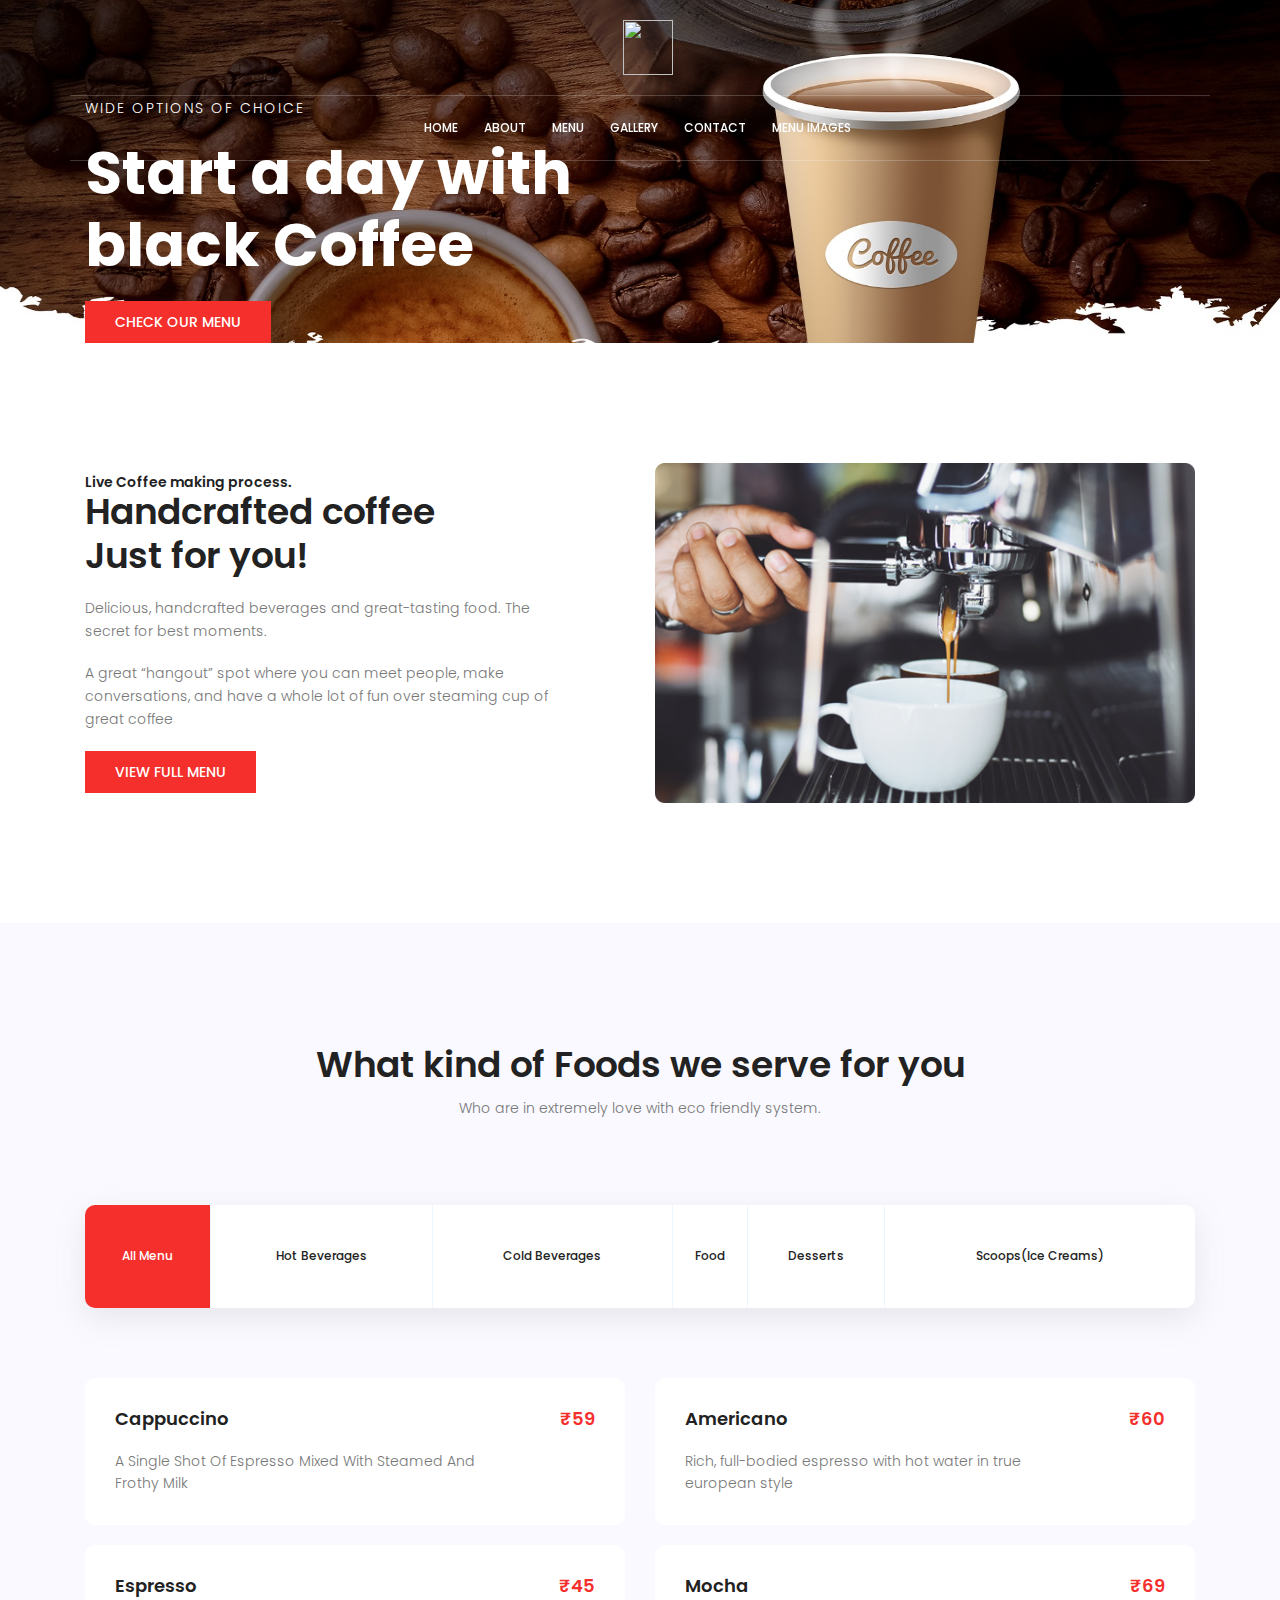
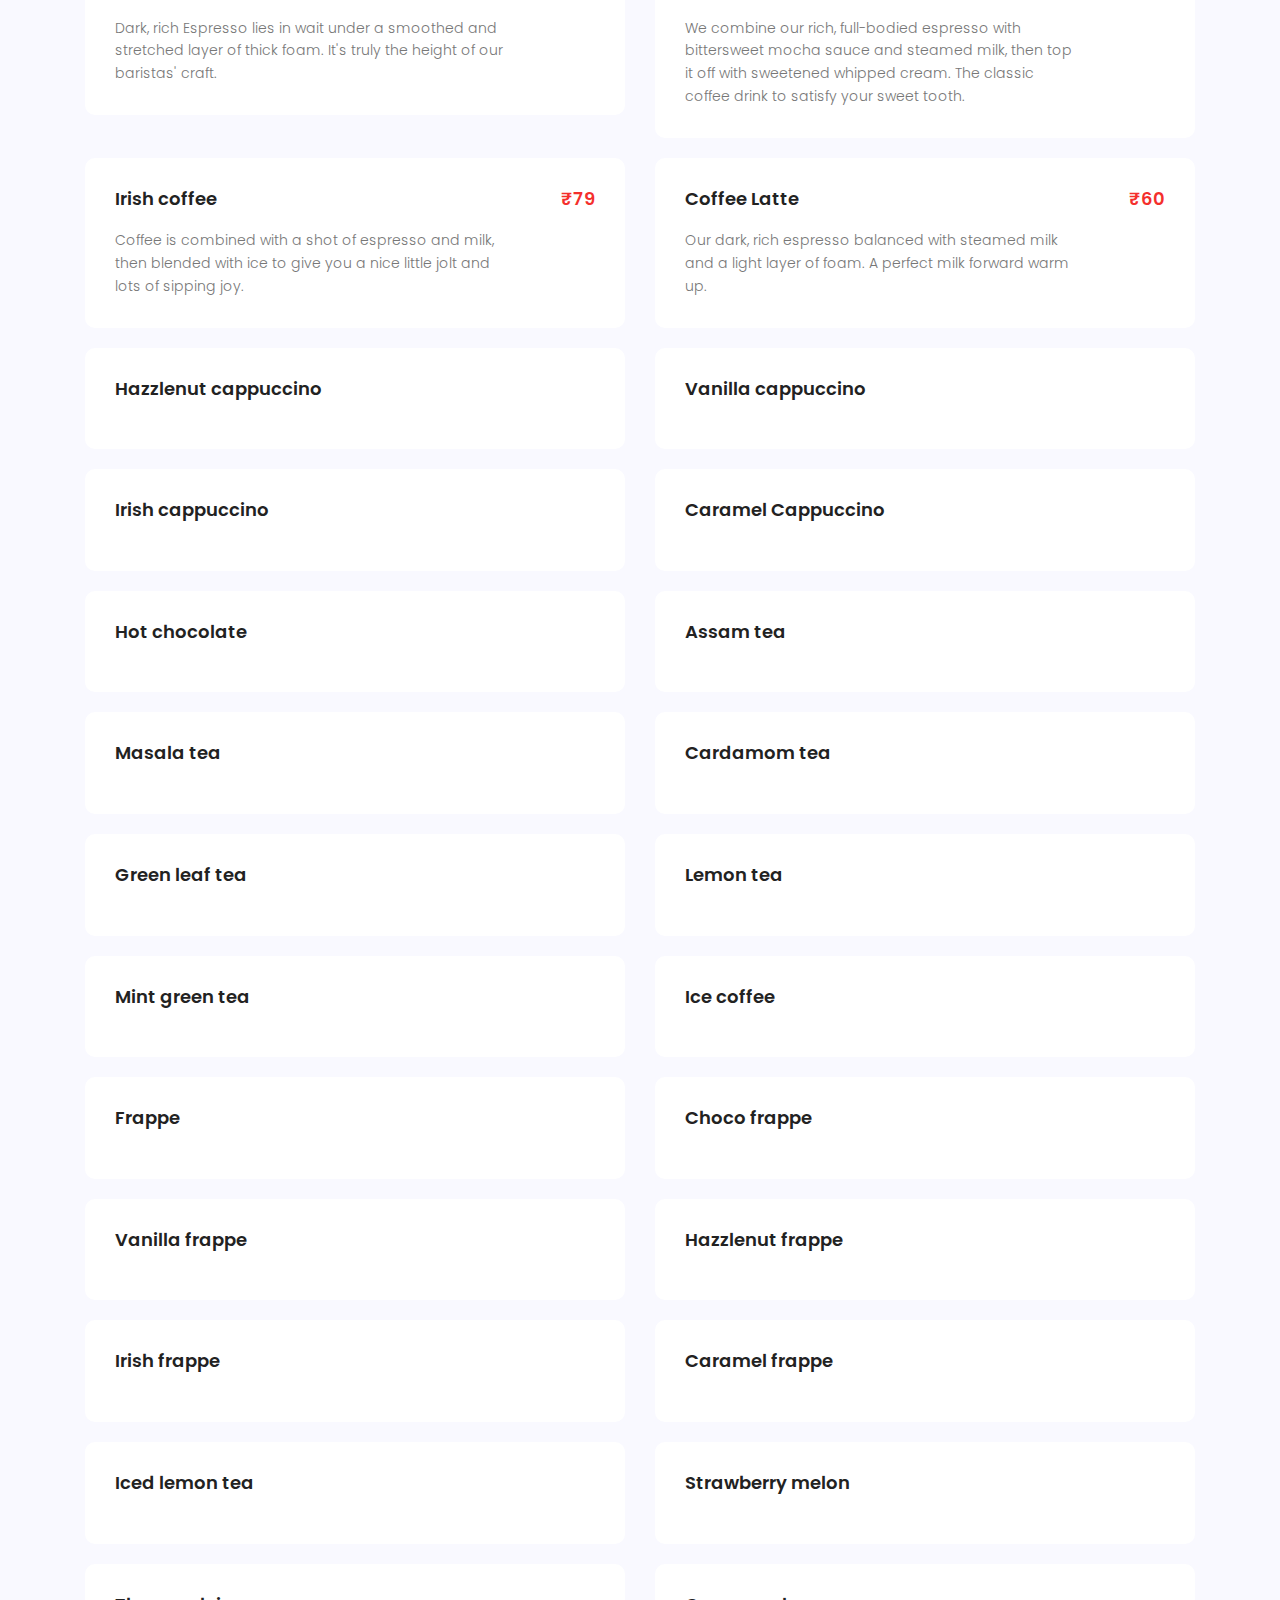
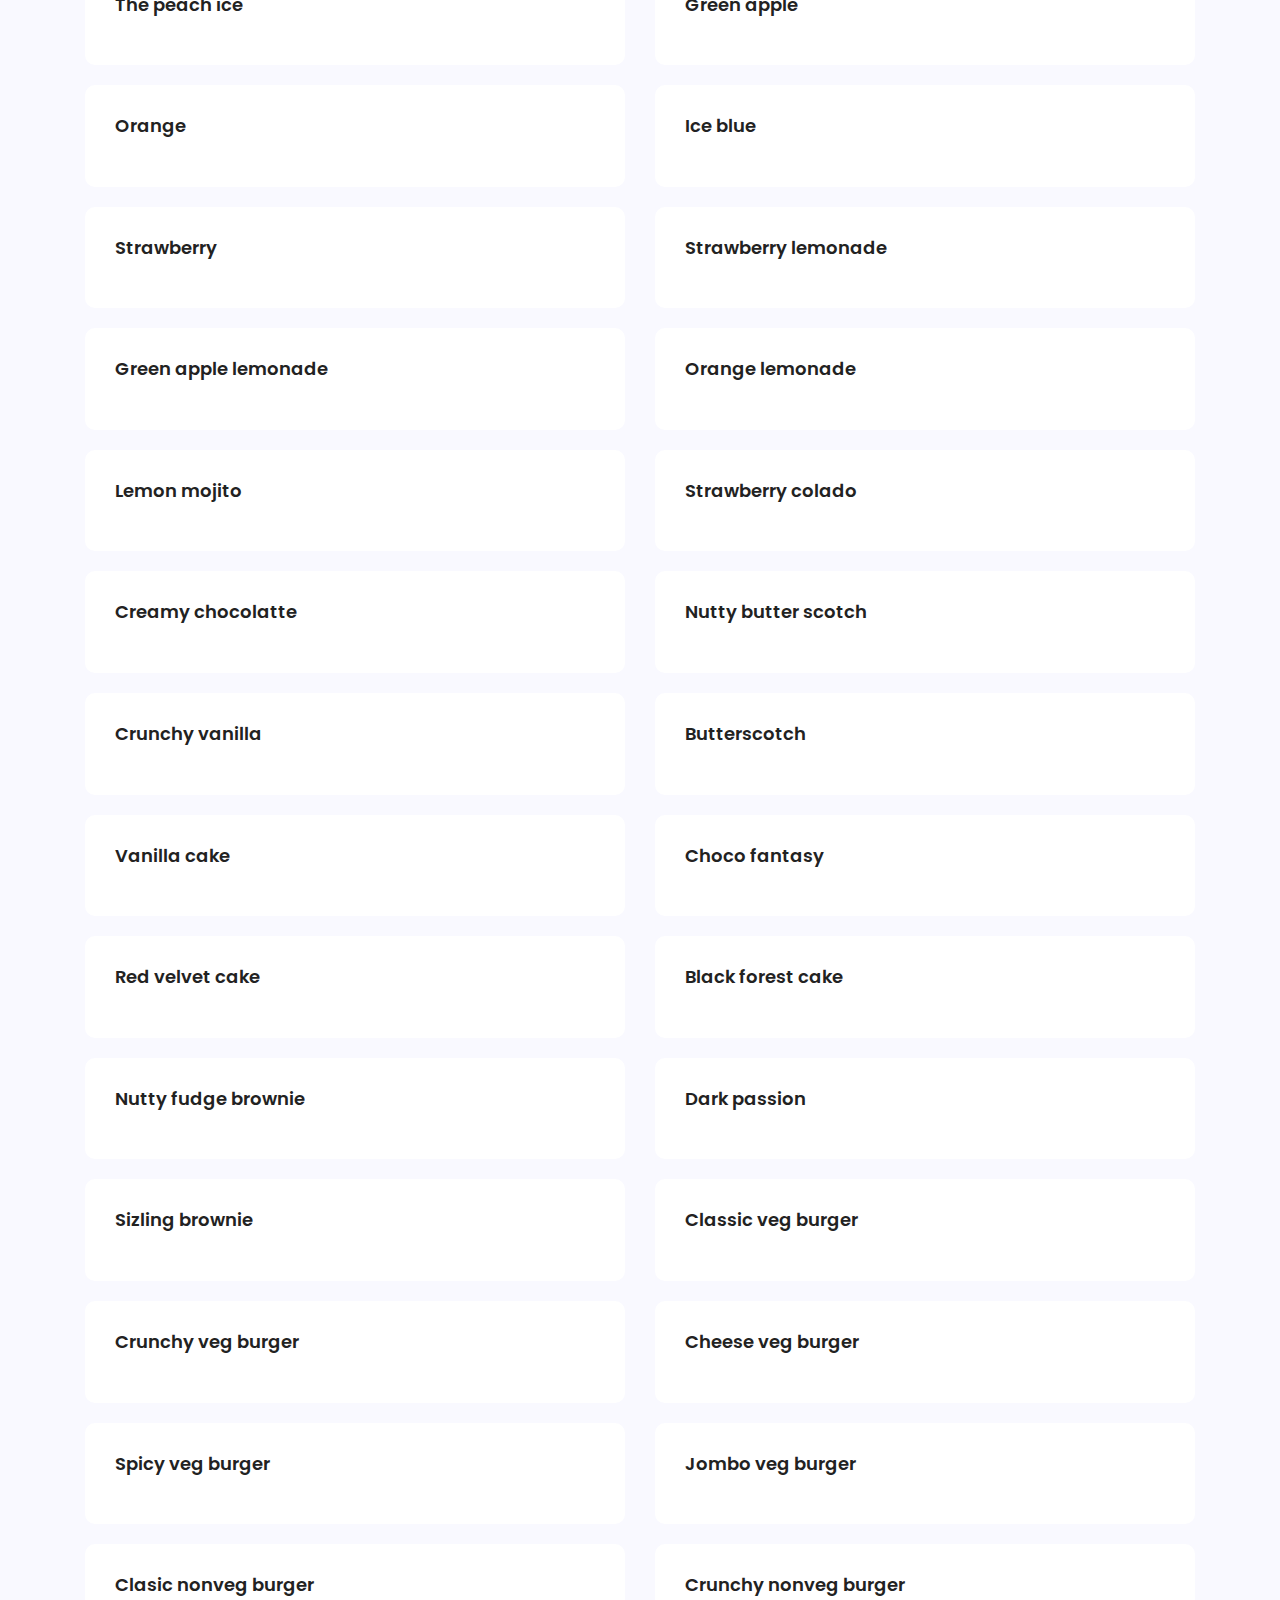
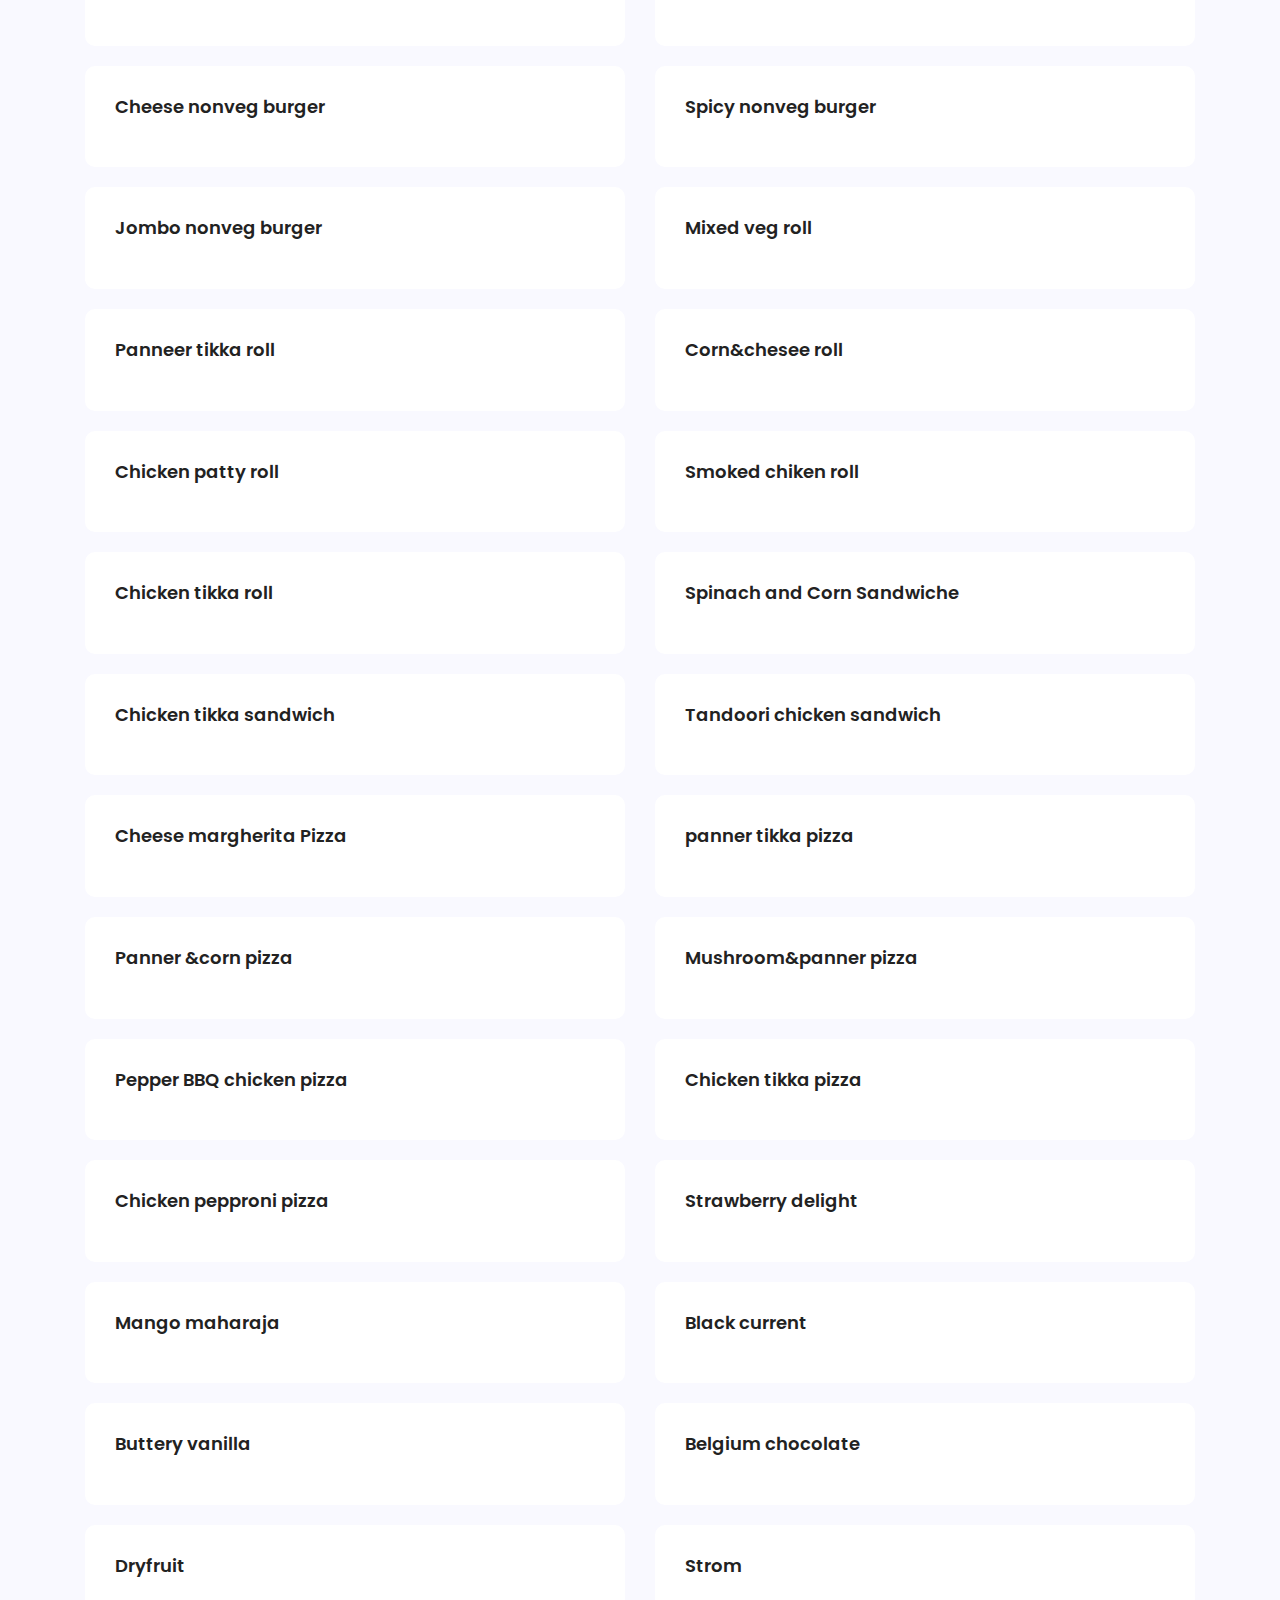
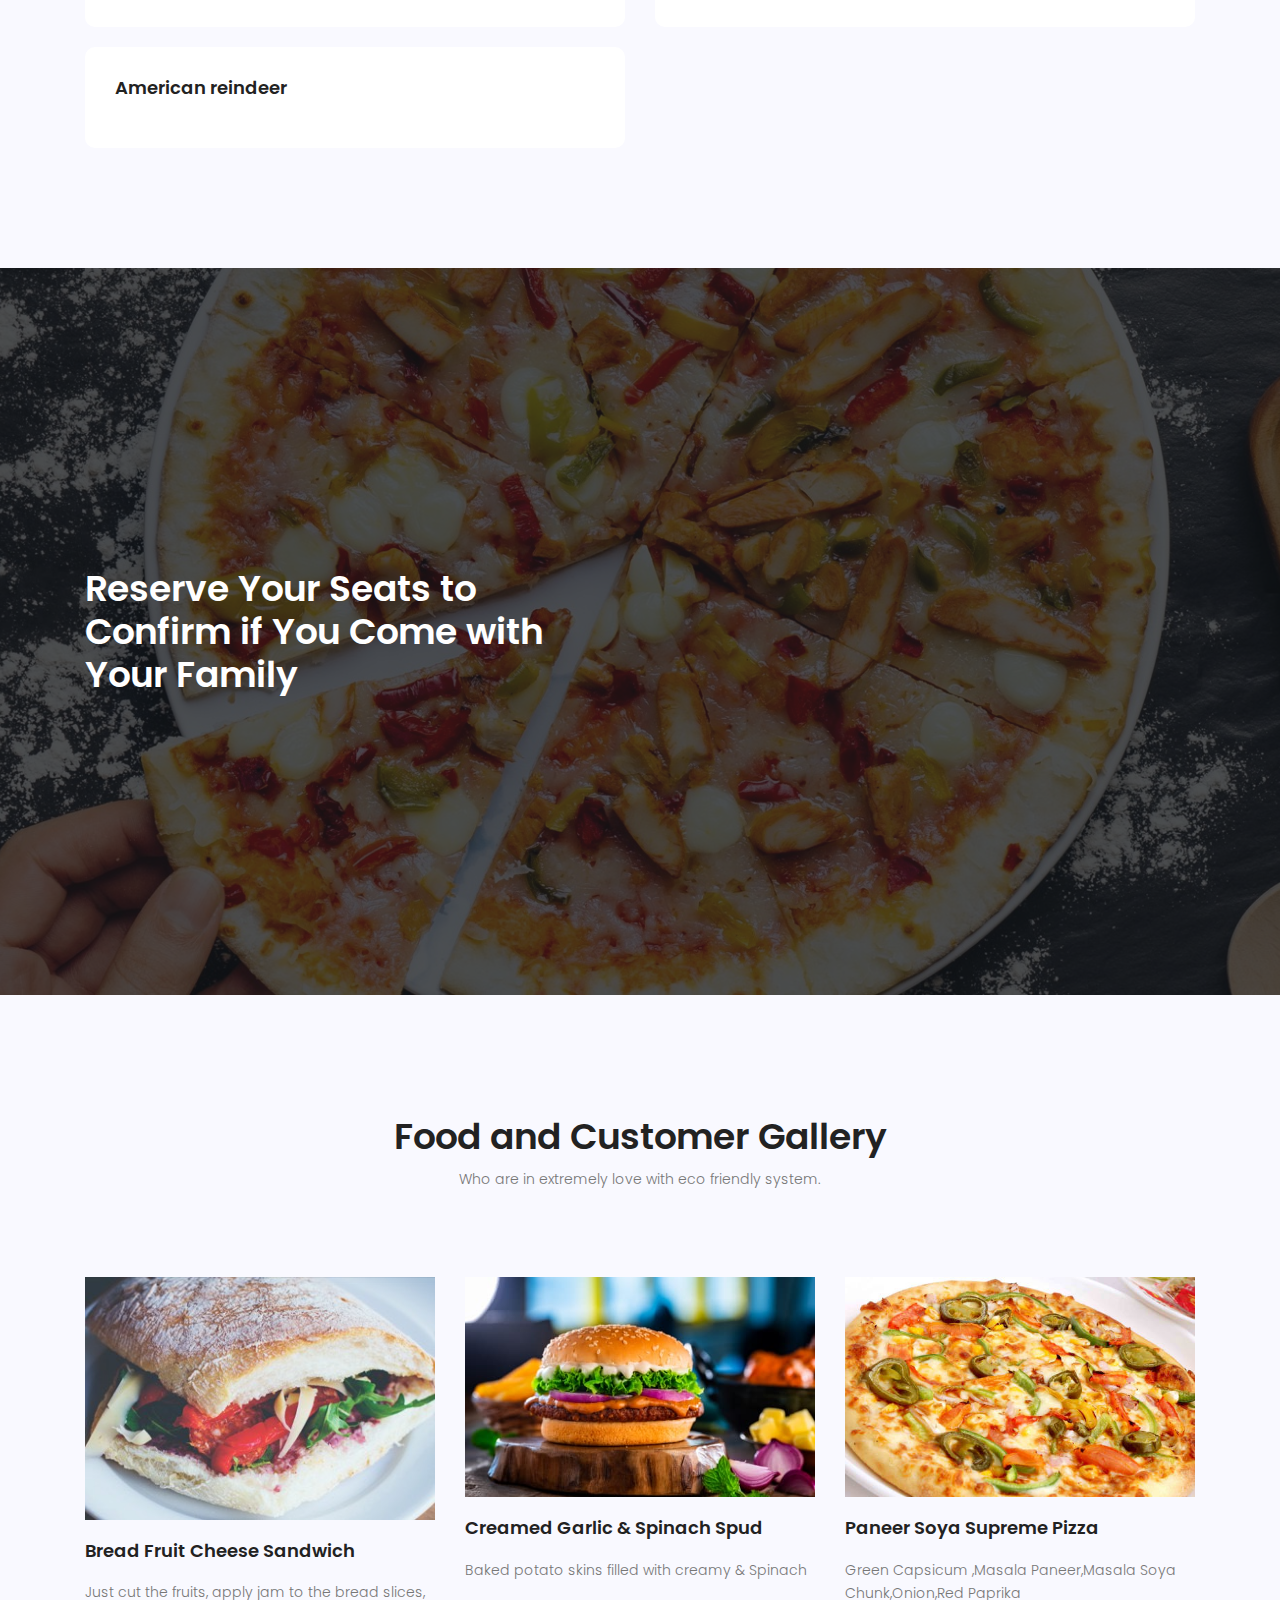
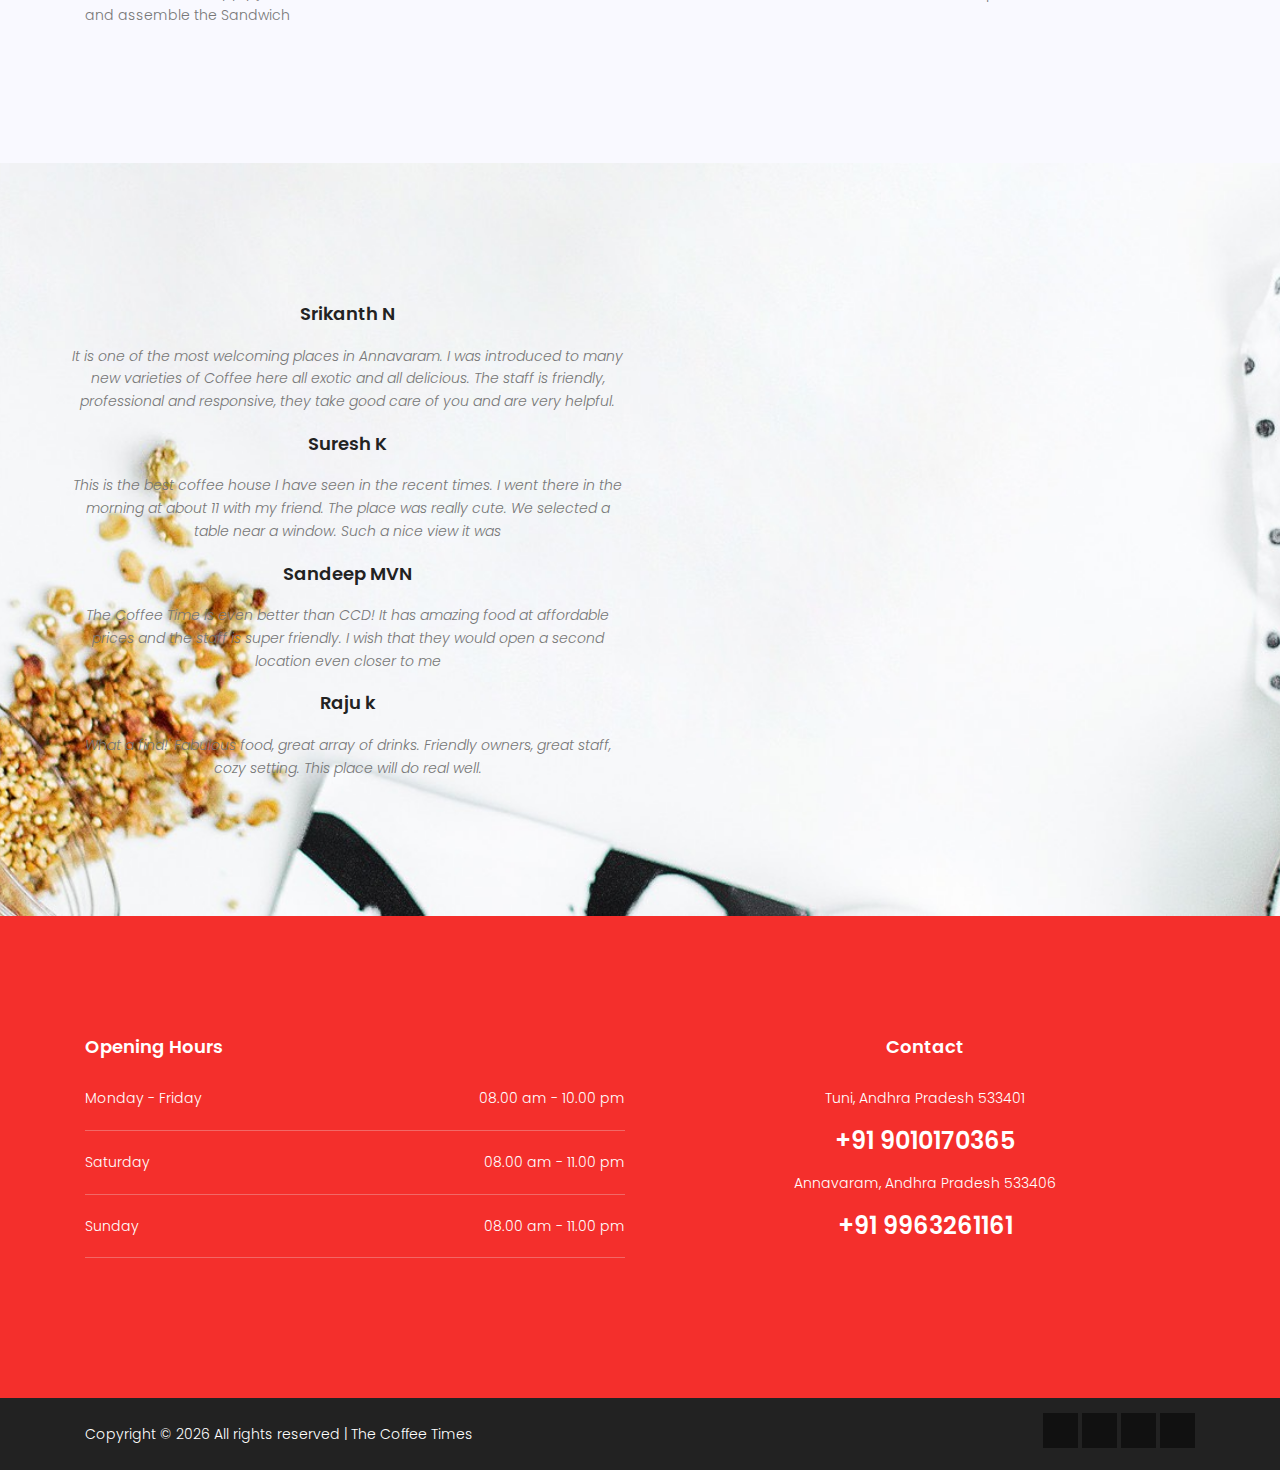
==== commit 0c3a2605: "added images" ====
--- a/index.html
+++ b/index.html
@@ -44,7 +44,7 @@
                         <li><a href="menu.html">Menu</a></li>
                         <li><a href="gallery.html">Gallery</a></li>
                         <li><a href="contact.html">Contact</a></li>
-                        <!--<li><a href="offer.html">Offer</a></li>-->
+                        <li><a href="offer.html">Menu Images</a></li>
                     </ul>
                 </nav><!-- #nav-menu-container -->
             </div>
